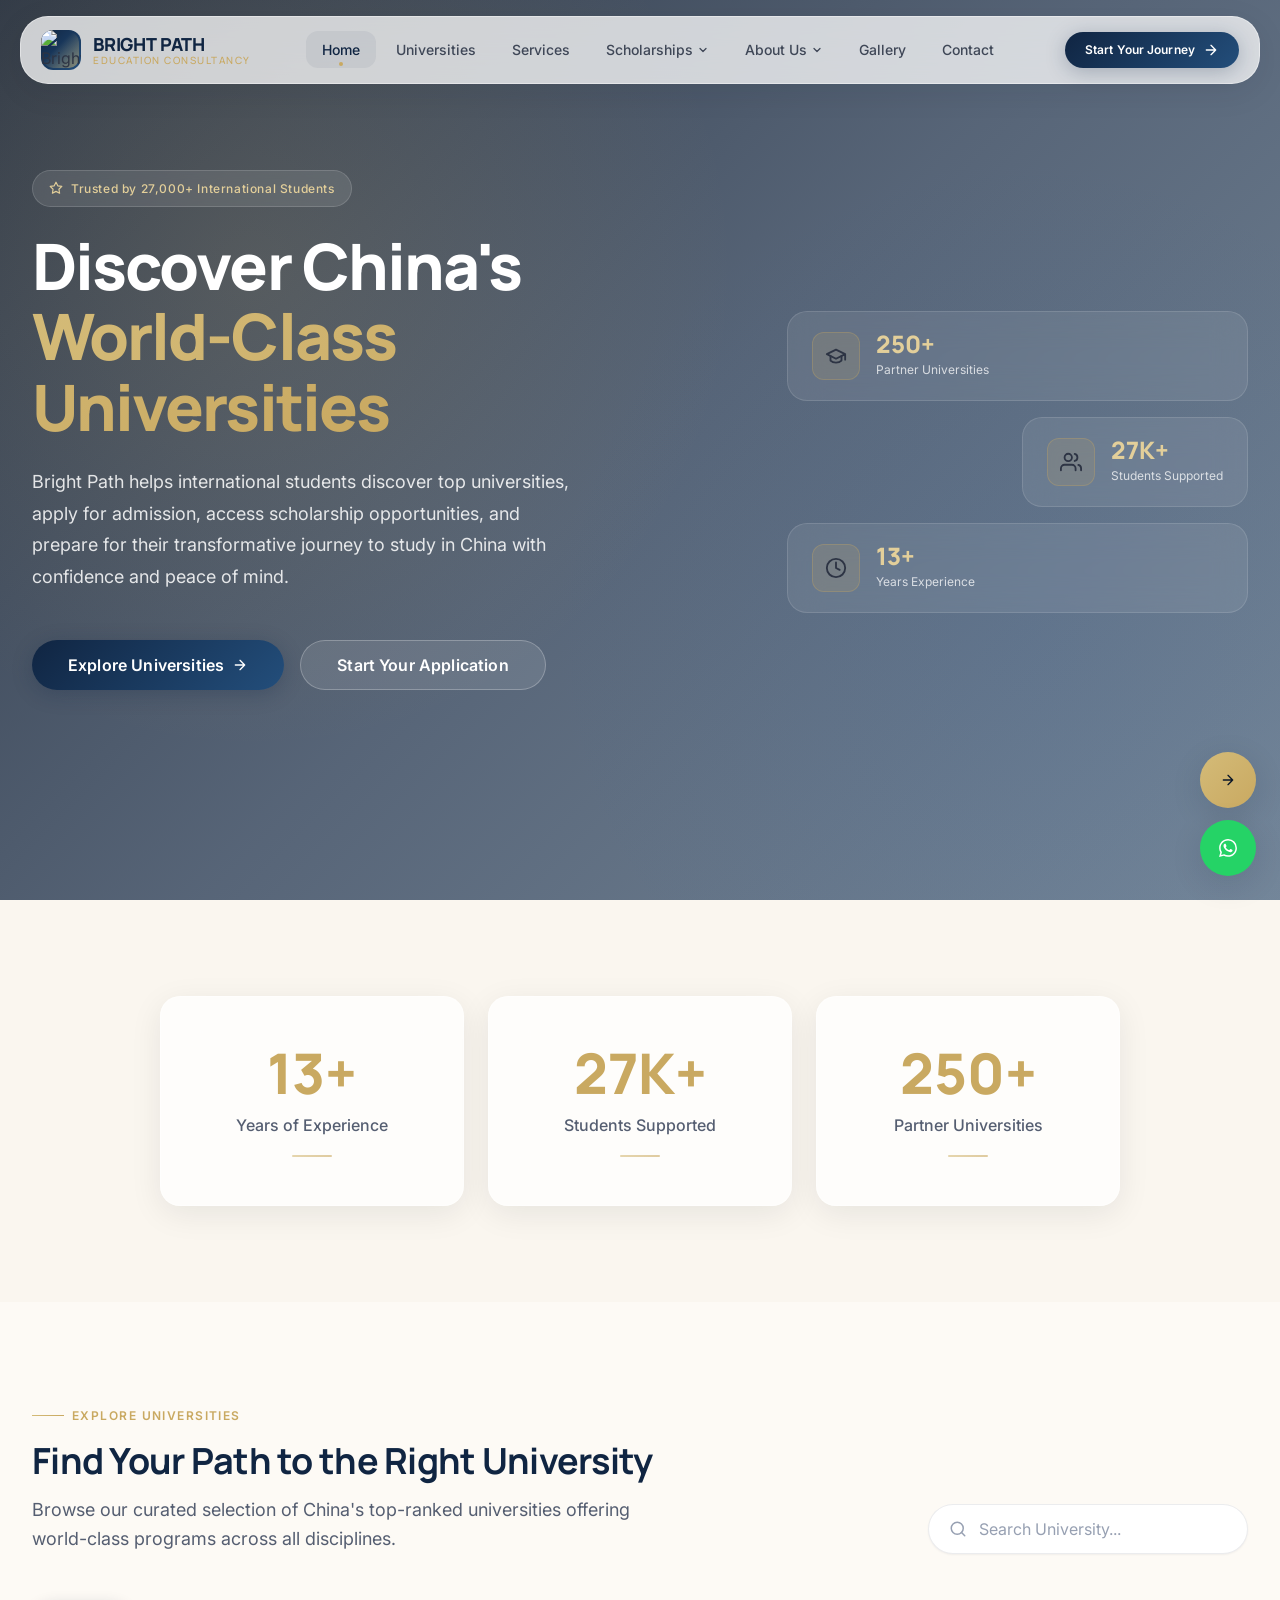
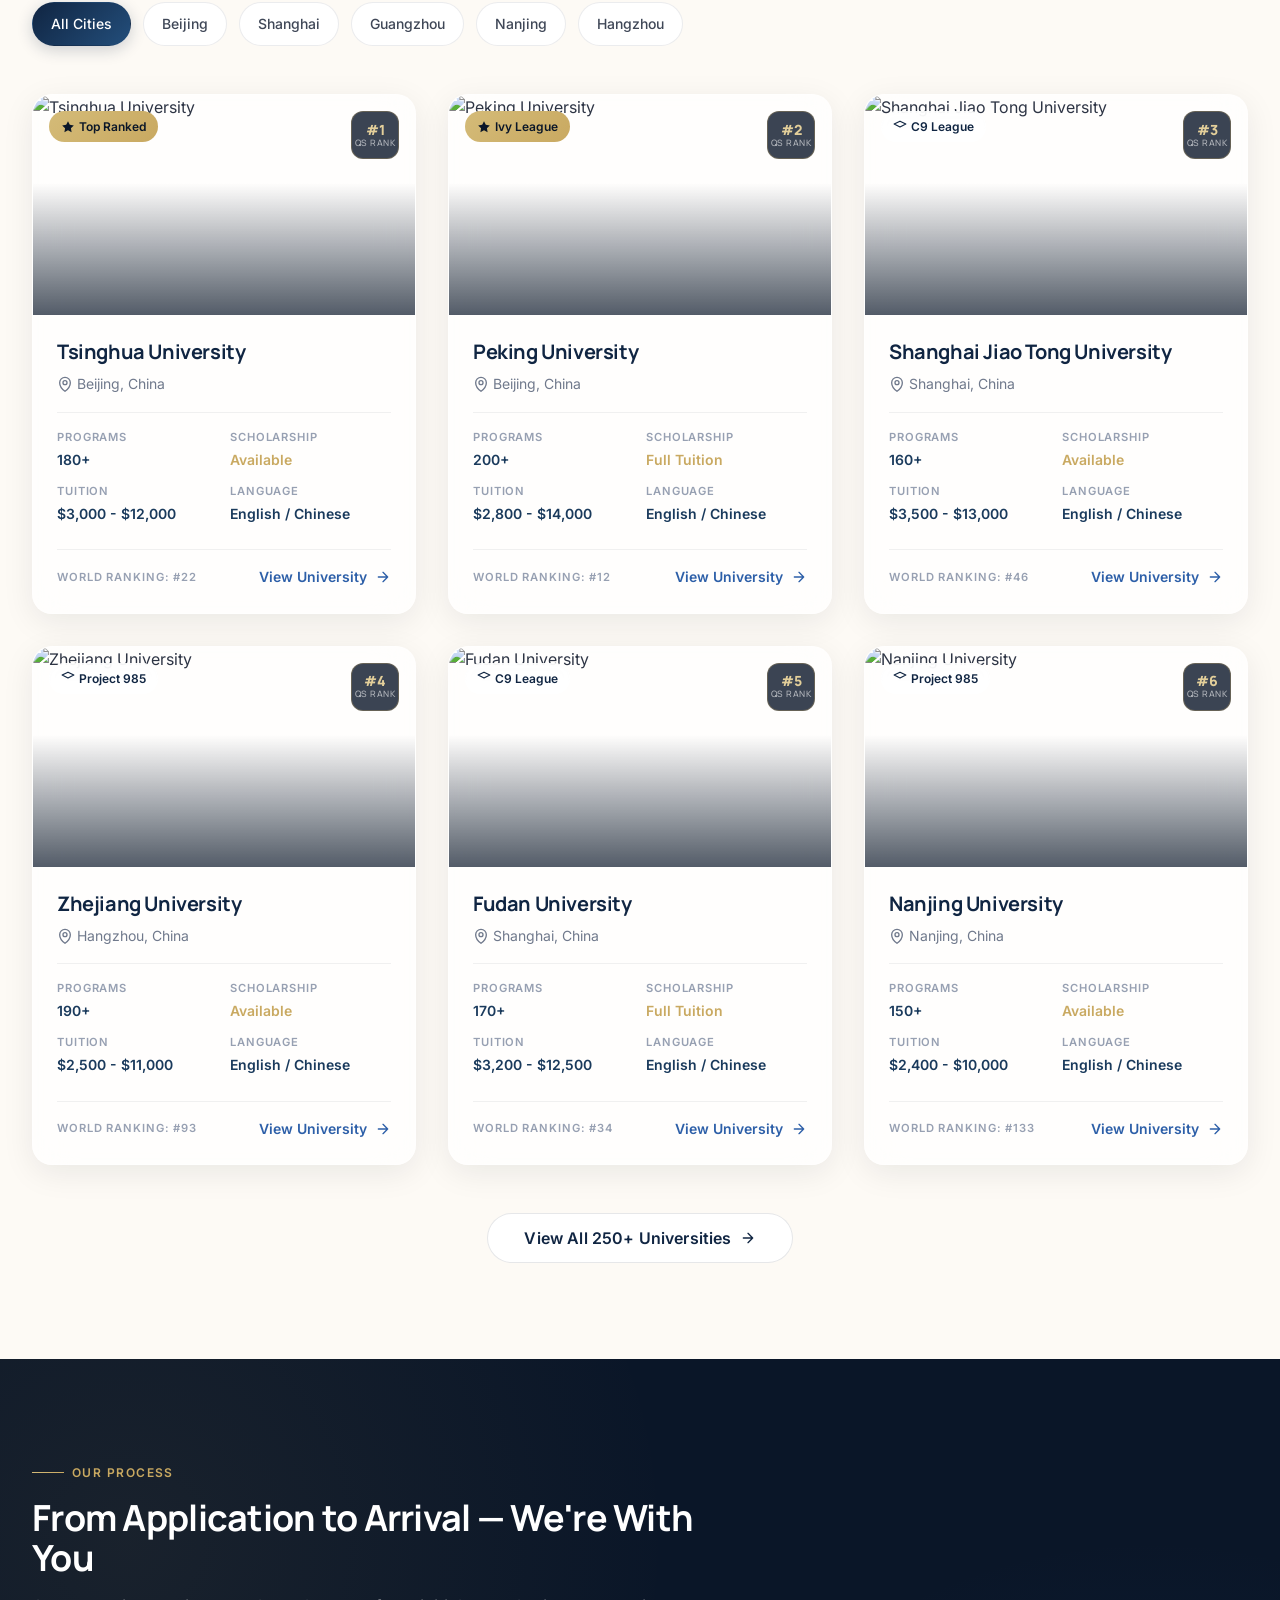
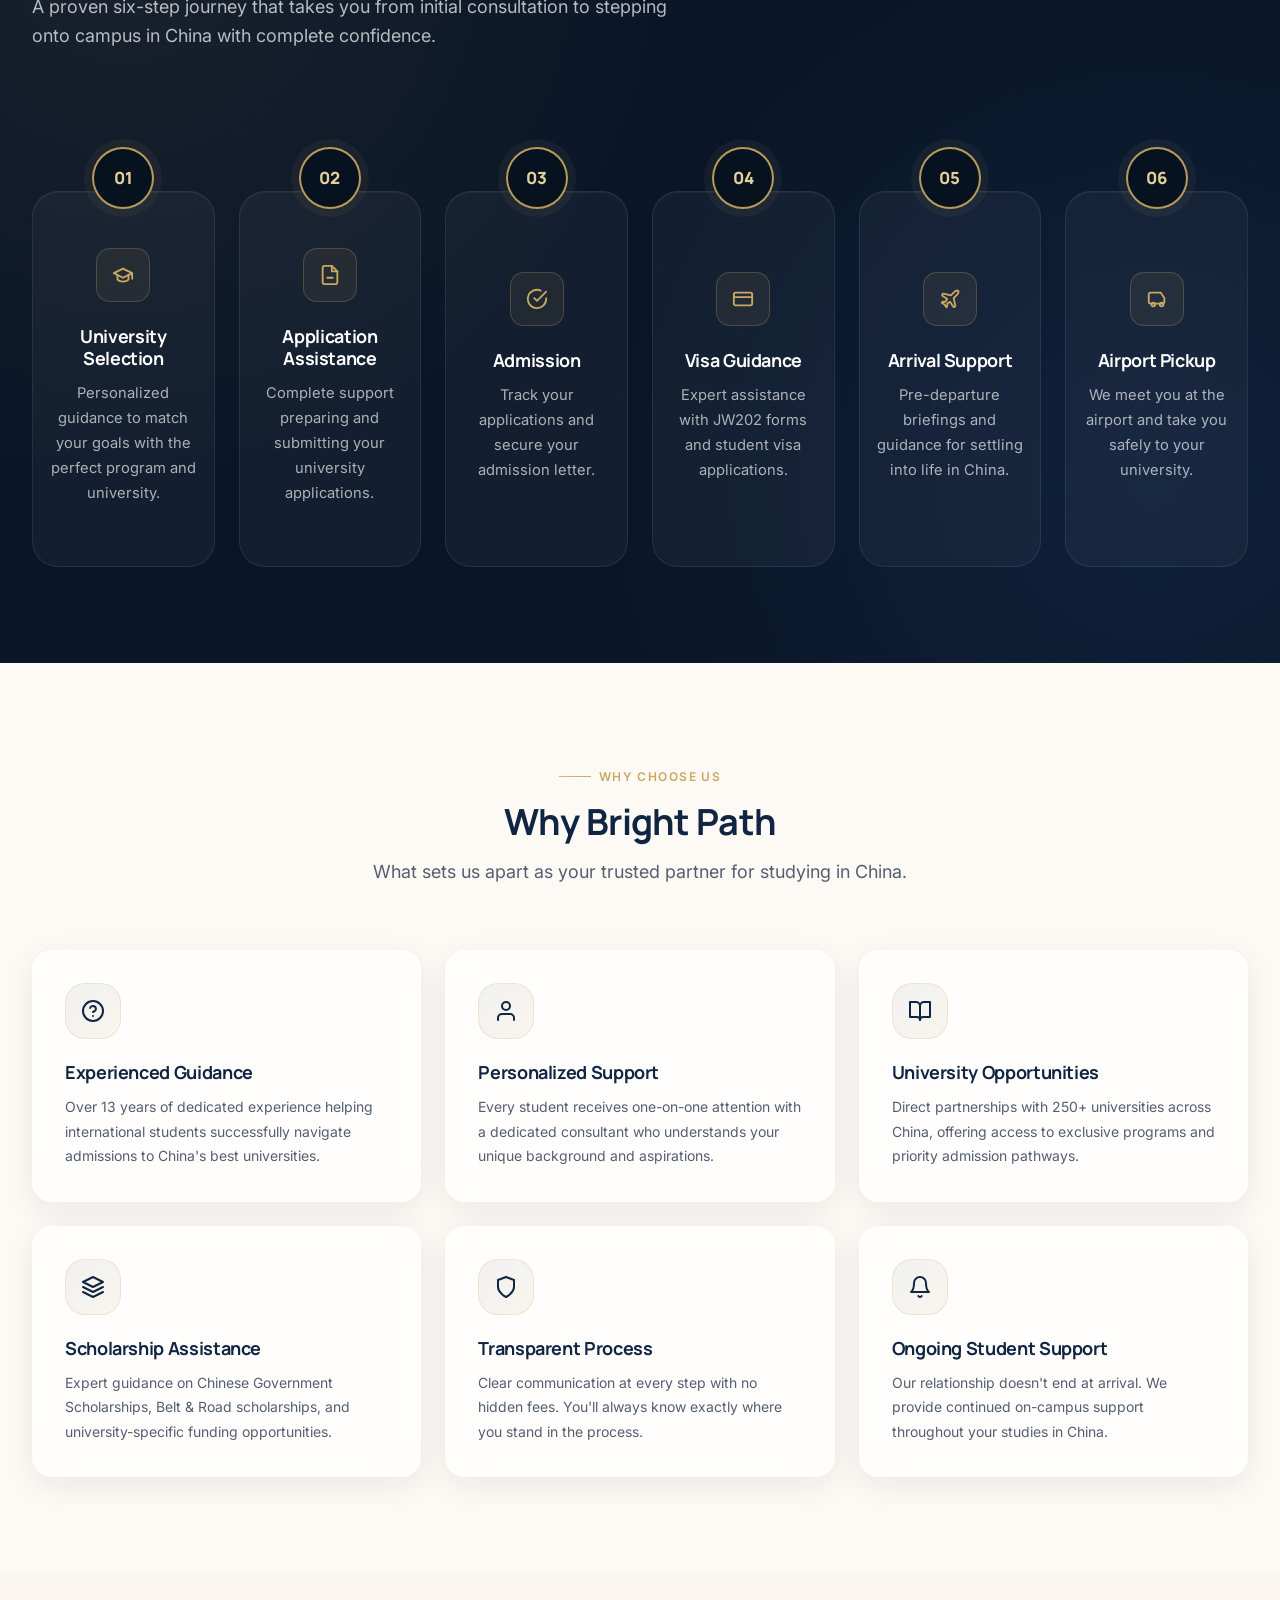
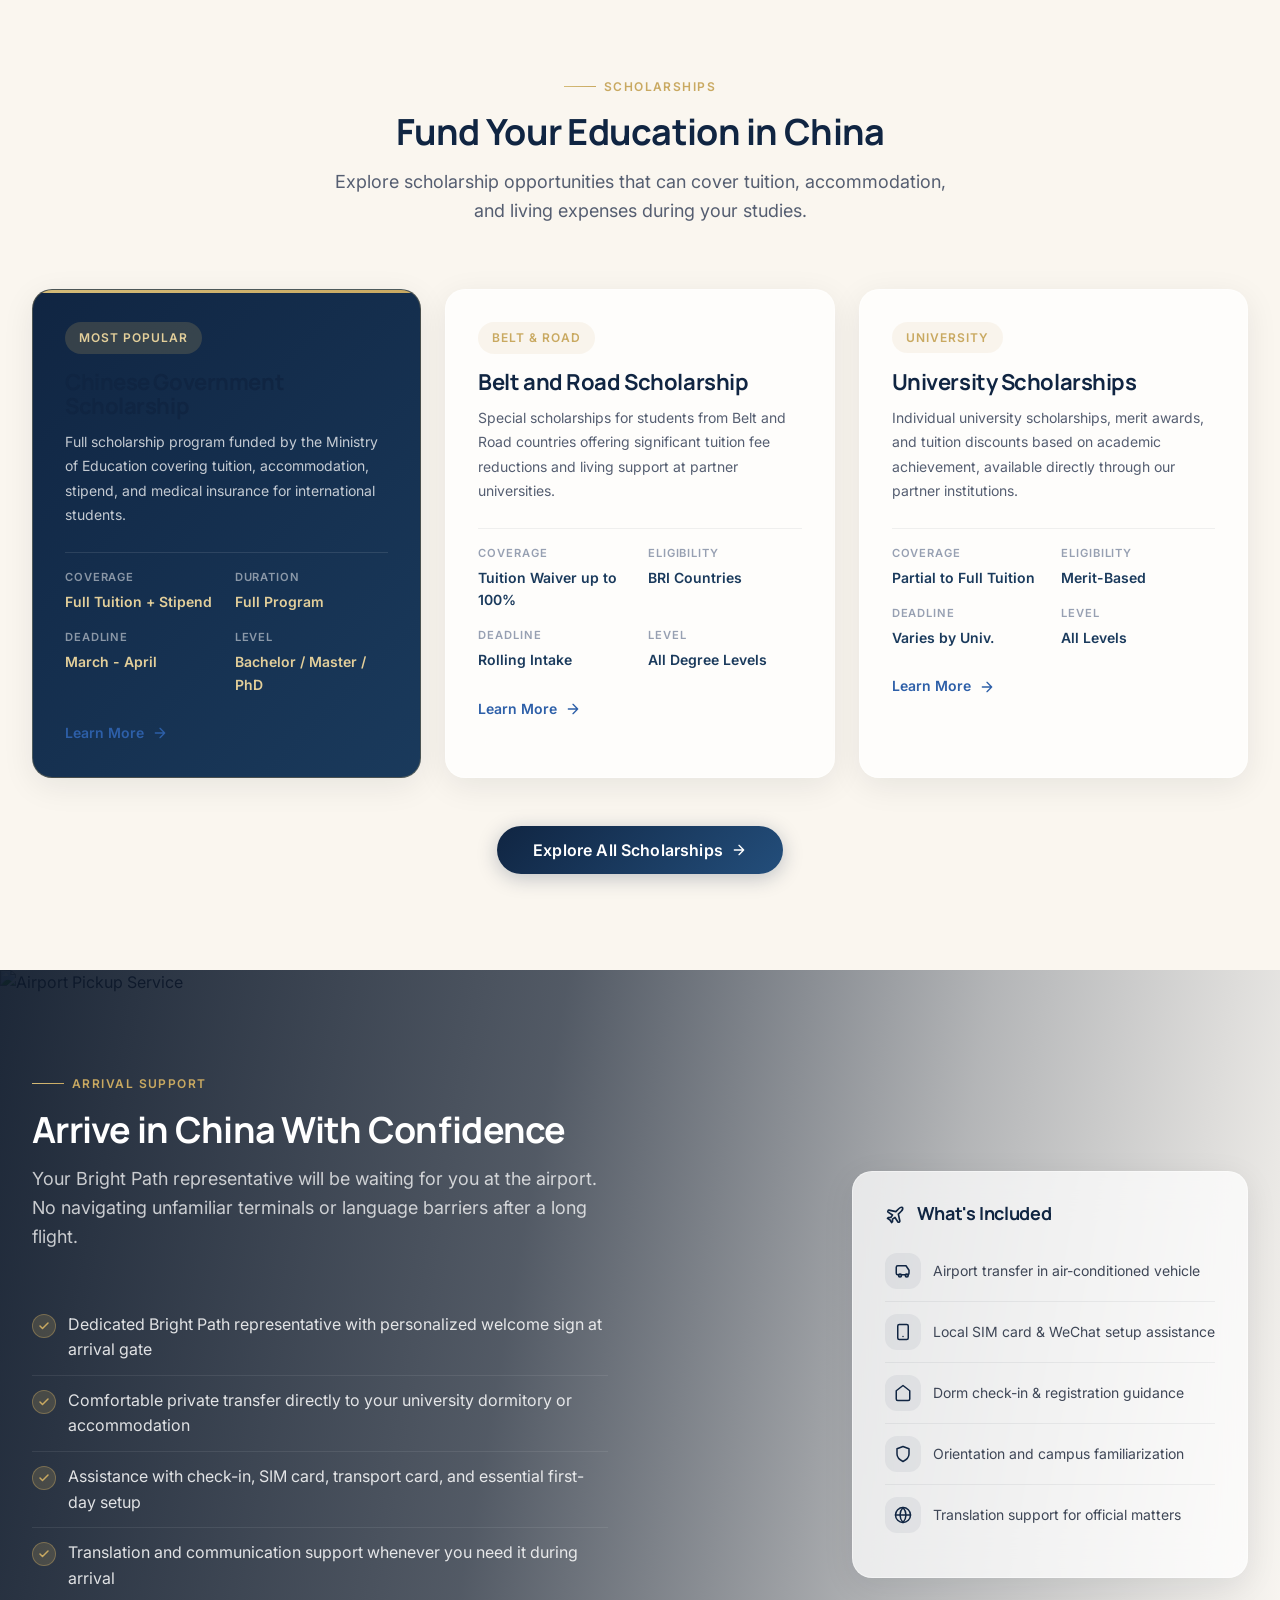
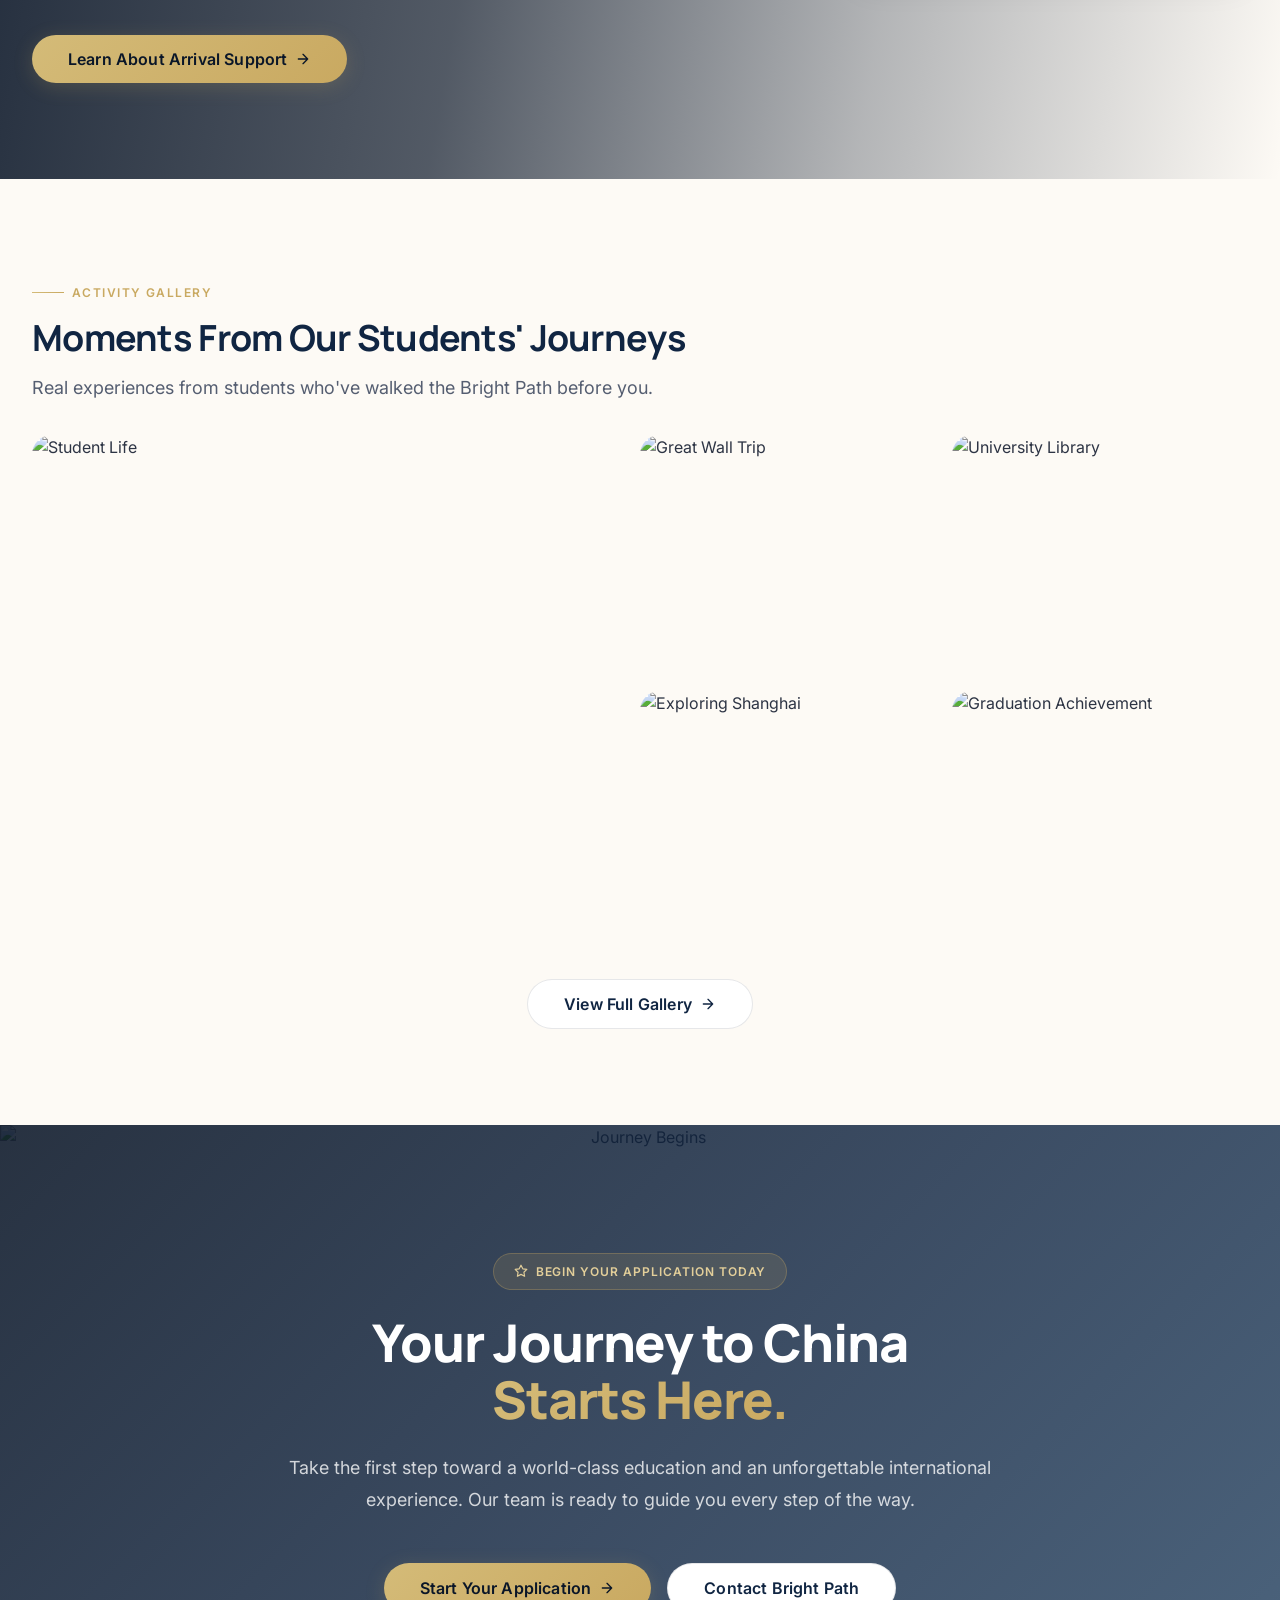
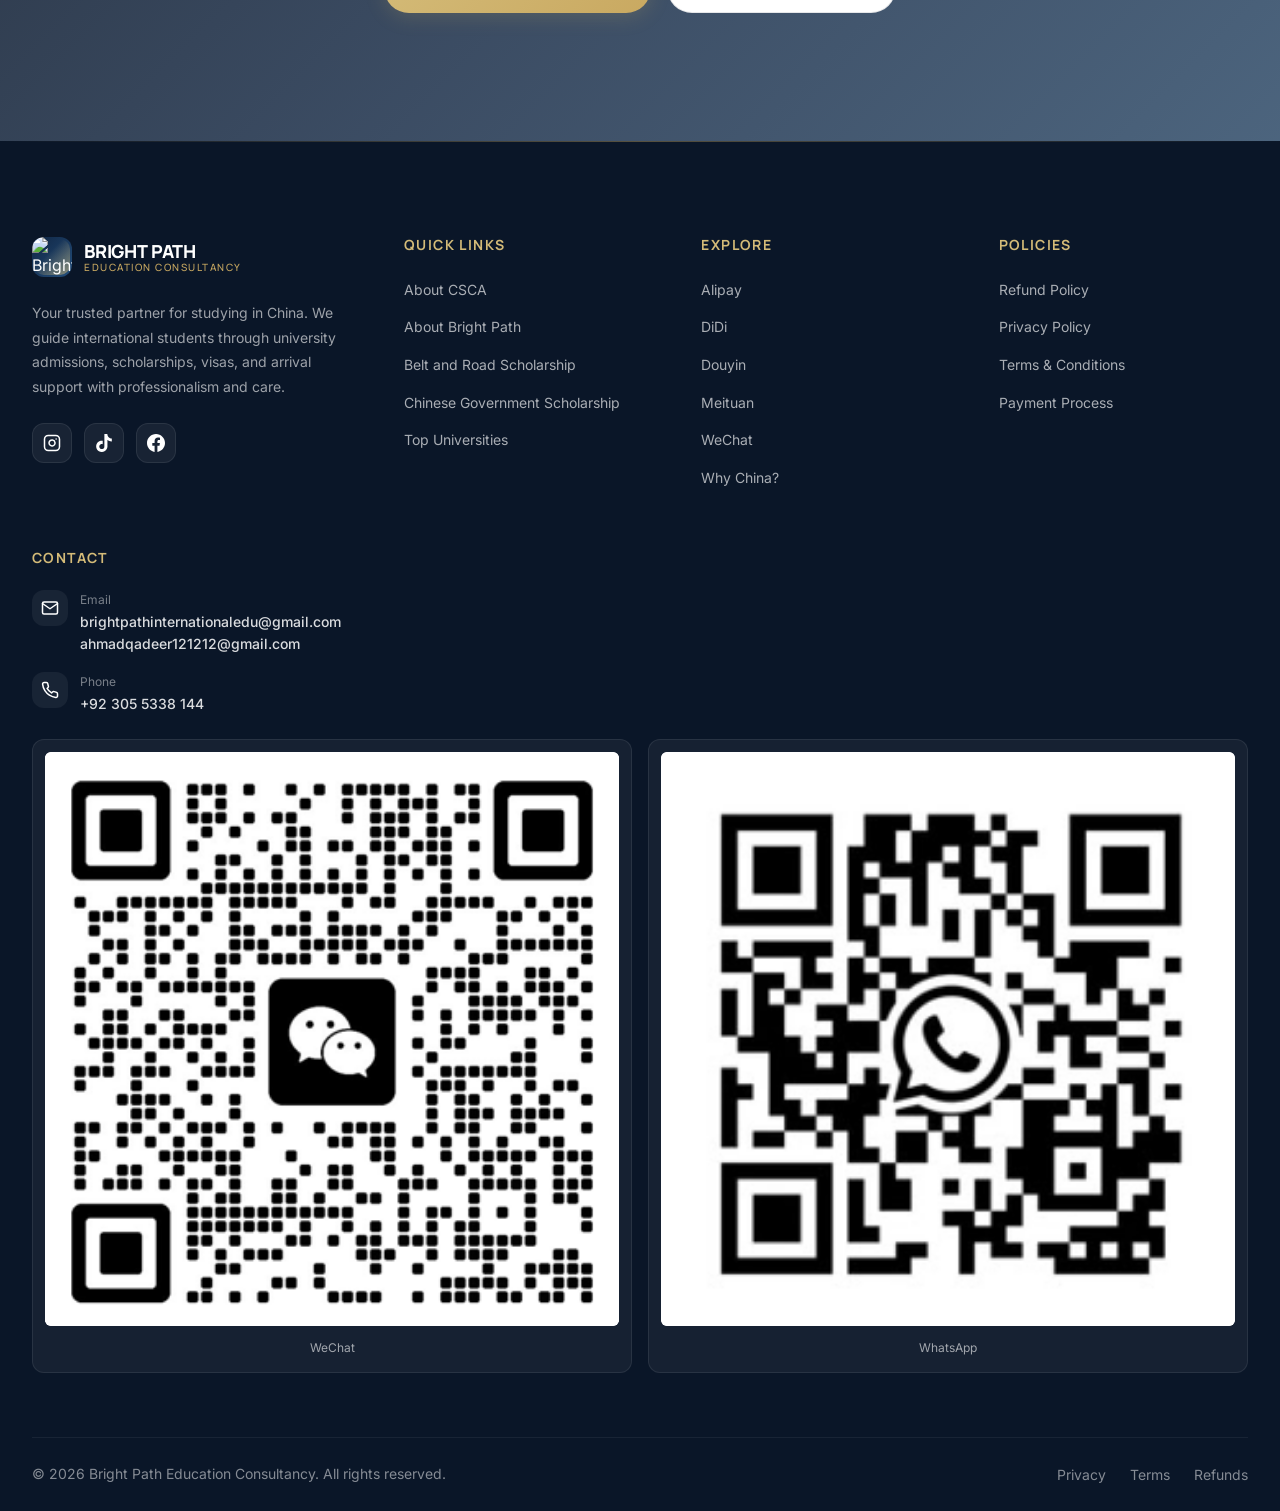
==== index.html @ dc4dc4cf "Add files via upload" ====
<!DOCTYPE html>
<html lang="en">
<head>
  <meta charset="UTF-8">
  <meta name="viewport" content="width=device-width, initial-scale=1.0">
  <meta name="description" content="Bright Path Education Consultancy - Your trusted partner for studying in China. Discover world-class universities, scholarships, and expert guidance.">
  <title>Bright Path | Study in China - Education Consultancy</title>
  <link rel="icon" type="image/x-icon" href="Website Images/website_logo_favicon.ico">
  <link rel="shortcut icon" type="image/x-icon" href="Website Images/website_logo_favicon.ico">
  <link rel="preconnect" href="https://fonts.googleapis.com">
  <link rel="preconnect" href="https://fonts.gstatic.com" crossorigin>
  <link href="https://fonts.googleapis.com/css2?family=Inter:wght@400;500;600;700&family=Manrope:wght@600;700;800&family=Plus+Jakarta+Sans:wght@500;600;700&display=swap" rel="stylesheet">
  <link rel="stylesheet" href="css/styles.css">
</head>
<body data-page="home">
  <nav id="navbar"></nav>
  <div id="mobileMenu" class="mobile-menu"></div>

  <header class="hero">
    <div class="hero-bg">
      <video src="Website Images/video.mp4" autoplay muted loop playsinline poster="Website Images/main bg image.png"></video>
    </div>
    <div class="hero-pattern"></div>
    <div class="container">
      <div class="hero-content">
        <div class="hero-text">
          <div class="hero-eyebrow">
            <svg width="14" height="14" viewBox="0 0 24 24" fill="none" stroke="currentColor" stroke-width="2" stroke-linecap="round" stroke-linejoin="round"><polygon points="12 2 15.09 8.26 22 9.27 17 14.14 18.18 21.02 12 17.77 5.82 21.02 7 14.14 2 9.27 8.91 8.26 12 2"/></svg>
            Trusted by 27,000+ International Students
          </div>
          <h1 class="hero-title">
            Discover China's<br><span>World-Class Universities</span>
          </h1>
          <p class="hero-description">
            Bright Path helps international students discover top universities, apply for admission, access scholarship opportunities, and prepare for their transformative journey to study in China with confidence and peace of mind.
          </p>
          <div class="hero-actions">
            <a href="universities.html" class="btn btn-primary btn-lg">
              Explore Universities
              <svg width="16" height="16" viewBox="0 0 24 24" fill="none" stroke="currentColor" stroke-width="2" stroke-linecap="round" stroke-linejoin="round"><path d="M5 12h14M12 5l7 7-7 7"/></svg>
            </a>
            <a href="contact.html" class="btn btn-secondary btn-lg">
              Start Your Application
            </a>
          </div>
        </div>
        <div class="hero-stats-floating">
          <div class="hero-floating-card">
            <div class="hero-floating-icon">
              <svg width="22" height="22" viewBox="0 0 24 24" fill="none" stroke="currentColor" stroke-width="2" stroke-linecap="round" stroke-linejoin="round"><path d="M22 10v6M2 10l10-5 10 5-10 5z"/><path d="M6 12v5c3 3 9 3 12 0v-5"/></svg>
            </div>
            <div class="hero-floating-content">
              <div class="hero-floating-number"><span data-counter="250" data-suffix="+">0</span></div>
              <div class="hero-floating-label">Partner Universities</div>
            </div>
          </div>
          <div class="hero-floating-card">
            <div class="hero-floating-icon">
              <svg width="22" height="22" viewBox="0 0 24 24" fill="none" stroke="currentColor" stroke-width="2" stroke-linecap="round" stroke-linejoin="round"><path d="M17 21v-2a4 4 0 0 0-4-4H5a4 4 0 0 0-4 4v2"/><circle cx="9" cy="7" r="4"/><path d="M23 21v-2a4 4 0 0 0-3-3.87"/><path d="M16 3.13a4 4 0 0 1 0 7.75"/></svg>
            </div>
            <div class="hero-floating-content">
              <div class="hero-floating-number"><span data-counter="27" data-suffix="K+">0</span></div>
              <div class="hero-floating-label">Students Supported</div>
            </div>
          </div>
          <div class="hero-floating-card">
            <div class="hero-floating-icon">
              <svg width="22" height="22" viewBox="0 0 24 24" fill="none" stroke="currentColor" stroke-width="2" stroke-linecap="round" stroke-linejoin="round"><circle cx="12" cy="12" r="10"/><polyline points="12 6 12 12 16 14"/></svg>
            </div>
            <div class="hero-floating-content">
              <div class="hero-floating-number"><span data-counter="13" data-suffix="+">0</span></div>
              <div class="hero-floating-label">Years Experience</div>
            </div>
          </div>
        </div>
      </div>
    </div>
  </header>

  <section class="stats-section section">
    <div class="container">
      <div class="stats-grid">
        <div class="stat-card glass-card reveal">
          <div class="stat-number"><span data-counter="13" data-suffix="+">0</span></div>
          <div class="stat-label">Years of Experience</div>
          <div class="stat-divider"></div>
        </div>
        <div class="stat-card glass-card reveal">
          <div class="stat-number"><span data-counter="27" data-suffix="K+">0</span></div>
          <div class="stat-label">Students Supported</div>
          <div class="stat-divider"></div>
        </div>
        <div class="stat-card glass-card reveal">
          <div class="stat-number"><span data-counter="250" data-suffix="+">0</span></div>
          <div class="stat-label">Partner Universities</div>
          <div class="stat-divider"></div>
        </div>
      </div>
    </div>
  </section>

  <section class="section" id="universities">
    <div class="container">
      <div class="universities-header">
        <div>
          <div class="section-eyebrow">Explore Universities</div>
          <h2 class="section-title">Find Your Path to the Right University</h2>
          <p class="section-subtitle mb-0">Browse our curated selection of China's top-ranked universities offering world-class programs across all disciplines.</p>
        </div>
        <div class="search-box glass">
          <svg width="18" height="18" viewBox="0 0 24 24" fill="none" stroke="#97a0b2" stroke-width="2" stroke-linecap="round" stroke-linejoin="round"><circle cx="11" cy="11" r="8"/><path d="m21 21-4.3-4.3"/></svg>
          <input type="text" placeholder="Search University..." id="universitySearch">
        </div>
      </div>

      <div class="filters-row reveal">
        <span class="filter-chip active" data-group="city">All Cities</span>
        <span class="filter-chip" data-group="city">Beijing</span>
        <span class="filter-chip" data-group="city">Shanghai</span>
        <span class="filter-chip" data-group="city">Guangzhou</span>
        <span class="filter-chip" data-group="city">Nanjing</span>
        <span class="filter-chip" data-group="city">Hangzhou</span>
      </div>

      <div class="universities-grid">
        <article class="university-card glass-card reveal" data-name="Tsinghua University" data-city="Beijing" data-degree="Bachelor,Master,PhD">
          <div class="university-image">
            <img src="https://coresg-normal.trae.ai/api/ide/v1/text_to_image?prompt=Tsinghua%20University%20Beijing%20grand%20historic%20gate%20entrance%2C%20cherry%20blossom%2C%20traditional%20Chinese%20architecture%20meets%20modern%20buildings%2C%20students%20walking%2C%20spring%20day%2C%20premium%20editorial%20photography&image_size=landscape_4_3" alt="Tsinghua University" loading="lazy">
            <div class="university-image-overlay"></div>
            <span class="university-badge gold"><svg width="14" height="14" viewBox="0 0 24 24" fill="currentColor"><polygon points="12 2 15.09 8.26 22 9.27 17 14.14 18.18 21.02 12 17.77 5.82 21.02 7 14.14 2 9.27 8.91 8.26 12 2"/></svg> Top Ranked</span>
            <div class="university-rank">#1<span>QS RANK</span></div>
          </div>
          <div class="university-content">
            <h3 class="university-name">Tsinghua University</h3>
            <div class="university-location">
              <svg width="16" height="16" viewBox="0 0 24 24" fill="none" stroke="currentColor" stroke-width="2" stroke-linecap="round" stroke-linejoin="round"><path d="M20 10c0 7-8 13-8 13s-8-6-8-13a8 8 0 0 1 16 0Z"/><circle cx="12" cy="10" r="3"/></svg>
              Beijing, China
            </div>
            <div class="university-meta">
              <div class="meta-item">
                <span class="meta-label">Programs</span>
                <span class="meta-value">180+</span>
              </div>
              <div class="meta-item">
                <span class="meta-label">Scholarship</span>
                <span class="meta-value gold">Available</span>
              </div>
              <div class="meta-item">
                <span class="meta-label">Tuition</span>
                <span class="meta-value">$3,000 - $12,000</span>
              </div>
              <div class="meta-item">
                <span class="meta-label">Language</span>
                <span class="meta-value">English / Chinese</span>
              </div>
            </div>
            <div class="university-card-footer">
              <span class="meta-label">World Ranking: #22</span>
              <a href="university-detail.html" class="view-link">
                View University
                <svg width="16" height="16" viewBox="0 0 24 24" fill="none" stroke="currentColor" stroke-width="2" stroke-linecap="round" stroke-linejoin="round"><path d="M5 12h14M12 5l7 7-7 7"/></svg>
              </a>
            </div>
          </div>
        </article>

        <article class="university-card glass-card reveal" data-name="Peking University" data-city="Beijing" data-degree="Bachelor,Master,PhD">
          <div class="university-image">
            <img src="https://coresg-normal.trae.ai/api/ide/v1/text_to_image?prompt=Peking%20University%20Weiming%20Lake%20scenic%20campus%2C%20pagoda%20tower%2C%20willow%20trees%20lakeside%2C%20historic%20architecture%2C%20students%20reading%20by%20the%20lake%2C%20autumn%20season%2C%20golden%20light&image_size=landscape_4_3" alt="Peking University" loading="lazy">
            <div class="university-image-overlay"></div>
            <span class="university-badge gold"><svg width="14" height="14" viewBox="0 0 24 24" fill="currentColor"><polygon points="12 2 15.09 8.26 22 9.27 17 14.14 18.18 21.02 12 17.77 5.82 21.02 7 14.14 2 9.27 8.91 8.26 12 2"/></svg> Ivy League</span>
            <div class="university-rank">#2<span>QS RANK</span></div>
          </div>
          <div class="university-content">
            <h3 class="university-name">Peking University</h3>
            <div class="university-location">
              <svg width="16" height="16" viewBox="0 0 24 24" fill="none" stroke="currentColor" stroke-width="2" stroke-linecap="round" stroke-linejoin="round"><path d="M20 10c0 7-8 13-8 13s-8-6-8-13a8 8 0 0 1 16 0Z"/><circle cx="12" cy="10" r="3"/></svg>
              Beijing, China
            </div>
            <div class="university-meta">
              <div class="meta-item">
                <span class="meta-label">Programs</span>
                <span class="meta-value">200+</span>
              </div>
              <div class="meta-item">
                <span class="meta-label">Scholarship</span>
                <span class="meta-value gold">Full Tuition</span>
              </div>
              <div class="meta-item">
                <span class="meta-label">Tuition</span>
                <span class="meta-value">$2,800 - $14,000</span>
              </div>
              <div class="meta-item">
                <span class="meta-label">Language</span>
                <span class="meta-value">English / Chinese</span>
              </div>
            </div>
            <div class="university-card-footer">
              <span class="meta-label">World Ranking: #12</span>
              <a href="university-detail.html" class="view-link">
                View University
                <svg width="16" height="16" viewBox="0 0 24 24" fill="none" stroke="currentColor" stroke-width="2" stroke-linecap="round" stroke-linejoin="round"><path d="M5 12h14M12 5l7 7-7 7"/></svg>
              </a>
            </div>
          </div>
        </article>

        <article class="university-card glass-card reveal" data-name="Shanghai Jiao Tong University" data-city="Shanghai" data-degree="Bachelor,Master,PhD">
          <div class="university-image">
            <img src="https://coresg-normal.trae.ai/api/ide/v1/text_to_image?prompt=Shanghai%20Jiao%20Tong%20University%20modern%20campus%20with%20skyline%20view%2C%20futuristic%20architecture%2C%20Huangpu%20river%20nearby%2C%20international%20students%2C%20sunset%20light%2C%20high%20quality&image_size=landscape_4_3" alt="Shanghai Jiao Tong University" loading="lazy">
            <div class="university-image-overlay"></div>
            <span class="university-badge"><svg width="14" height="14" viewBox="0 0 24 24" fill="none" stroke="currentColor" stroke-width="2" stroke-linecap="round" stroke-linejoin="round"><path d="M12 2L2 7l10 5 10-5-10-5z"/></svg> C9 League</span>
            <div class="university-rank">#3<span>QS RANK</span></div>
          </div>
          <div class="university-content">
            <h3 class="university-name">Shanghai Jiao Tong University</h3>
            <div class="university-location">
              <svg width="16" height="16" viewBox="0 0 24 24" fill="none" stroke="currentColor" stroke-width="2" stroke-linecap="round" stroke-linejoin="round"><path d="M20 10c0 7-8 13-8 13s-8-6-8-13a8 8 0 0 1 16 0Z"/><circle cx="12" cy="10" r="3"/></svg>
              Shanghai, China
            </div>
            <div class="university-meta">
              <div class="meta-item">
                <span class="meta-label">Programs</span>
                <span class="meta-value">160+</span>
              </div>
              <div class="meta-item">
                <span class="meta-label">Scholarship</span>
                <span class="meta-value gold">Available</span>
              </div>
              <div class="meta-item">
                <span class="meta-label">Tuition</span>
                <span class="meta-value">$3,500 - $13,000</span>
              </div>
              <div class="meta-item">
                <span class="meta-label">Language</span>
                <span class="meta-value">English / Chinese</span>
              </div>
            </div>
            <div class="university-card-footer">
              <span class="meta-label">World Ranking: #46</span>
              <a href="university-detail.html" class="view-link">
                View University
                <svg width="16" height="16" viewBox="0 0 24 24" fill="none" stroke="currentColor" stroke-width="2" stroke-linecap="round" stroke-linejoin="round"><path d="M5 12h14M12 5l7 7-7 7"/></svg>
              </a>
            </div>
          </div>
        </article>

        <article class="university-card glass-card reveal" data-name="Zhejiang University" data-city="Hangzhou" data-degree="Bachelor,Master,PhD">
          <div class="university-image">
            <img src="https://coresg-normal.trae.ai/api/ide/v1/text_to_image?prompt=Zhejiang%20University%20Hangzhou%20lakeside%20campus%2C%20modern%20green%20architecture%2C%20lush%20gardens%2C%20West%20Lake%20influence%2C%20students%20on%20bicycles%2C%20spring%20bamboo%20forest%2C%20editorial%20photo&image_size=landscape_4_3" alt="Zhejiang University" loading="lazy">
            <div class="university-image-overlay"></div>
            <span class="university-badge"><svg width="14" height="14" viewBox="0 0 24 24" fill="none" stroke="currentColor" stroke-width="2" stroke-linecap="round" stroke-linejoin="round"><path d="M12 2L2 7l10 5 10-5-10-5z"/></svg> Project 985</span>
            <div class="university-rank">#4<span>QS RANK</span></div>
          </div>
          <div class="university-content">
            <h3 class="university-name">Zhejiang University</h3>
            <div class="university-location">
              <svg width="16" height="16" viewBox="0 0 24 24" fill="none" stroke="currentColor" stroke-width="2" stroke-linecap="round" stroke-linejoin="round"><path d="M20 10c0 7-8 13-8 13s-8-6-8-13a8 8 0 0 1 16 0Z"/><circle cx="12" cy="10" r="3"/></svg>
              Hangzhou, China
            </div>
            <div class="university-meta">
              <div class="meta-item">
                <span class="meta-label">Programs</span>
                <span class="meta-value">190+</span>
              </div>
              <div class="meta-item">
                <span class="meta-label">Scholarship</span>
                <span class="meta-value gold">Available</span>
              </div>
              <div class="meta-item">
                <span class="meta-label">Tuition</span>
                <span class="meta-value">$2,500 - $11,000</span>
              </div>
              <div class="meta-item">
                <span class="meta-label">Language</span>
                <span class="meta-value">English / Chinese</span>
              </div>
            </div>
            <div class="university-card-footer">
              <span class="meta-label">World Ranking: #93</span>
              <a href="university-detail.html" class="view-link">
                View University
                <svg width="16" height="16" viewBox="0 0 24 24" fill="none" stroke="currentColor" stroke-width="2" stroke-linecap="round" stroke-linejoin="round"><path d="M5 12h14M12 5l7 7-7 7"/></svg>
              </a>
            </div>
          </div>
        </article>

        <article class="university-card glass-card reveal" data-name="Fudan University" data-city="Shanghai" data-degree="Bachelor,Master,PhD">
          <div class="university-image">
            <img src="https://coresg-normal.trae.ai/api/ide/v1/text_to_image?prompt=Fudan%20University%20Shanghai%20historic%20campus%2C%20ivy-covered%20brick%20buildings%2C%20large%20lawn%20courtyard%2C%20students%20studying%20under%20trees%2C%20autumn%20maple%20leaves%2C%20premium%20photography&image_size=landscape_4_3" alt="Fudan University" loading="lazy">
            <div class="university-image-overlay"></div>
            <span class="university-badge"><svg width="14" height="14" viewBox="0 0 24 24" fill="none" stroke="currentColor" stroke-width="2" stroke-linecap="round" stroke-linejoin="round"><path d="M12 2L2 7l10 5 10-5-10-5z"/></svg> C9 League</span>
            <div class="university-rank">#5<span>QS RANK</span></div>
          </div>
          <div class="university-content">
            <h3 class="university-name">Fudan University</h3>
            <div class="university-location">
              <svg width="16" height="16" viewBox="0 0 24 24" fill="none" stroke="currentColor" stroke-width="2" stroke-linecap="round" stroke-linejoin="round"><path d="M20 10c0 7-8 13-8 13s-8-6-8-13a8 8 0 0 1 16 0Z"/><circle cx="12" cy="10" r="3"/></svg>
              Shanghai, China
            </div>
            <div class="university-meta">
              <div class="meta-item">
                <span class="meta-label">Programs</span>
                <span class="meta-value">170+</span>
              </div>
              <div class="meta-item">
                <span class="meta-label">Scholarship</span>
                <span class="meta-value gold">Full Tuition</span>
              </div>
              <div class="meta-item">
                <span class="meta-label">Tuition</span>
                <span class="meta-value">$3,200 - $12,500</span>
              </div>
              <div class="meta-item">
                <span class="meta-label">Language</span>
                <span class="meta-value">English / Chinese</span>
              </div>
            </div>
            <div class="university-card-footer">
              <span class="meta-label">World Ranking: #34</span>
              <a href="university-detail.html" class="view-link">
                View University
                <svg width="16" height="16" viewBox="0 0 24 24" fill="none" stroke="currentColor" stroke-width="2" stroke-linecap="round" stroke-linejoin="round"><path d="M5 12h14M12 5l7 7-7 7"/></svg>
              </a>
            </div>
          </div>
        </article>

        <article class="university-card glass-card reveal" data-name="Nanjing University" data-city="Nanjing" data-degree="Bachelor,Master,PhD">
          <div class="university-image">
            <img src="https://coresg-normal.trae.ai/api/ide/v1/text_to_image?prompt=Nanjing%20University%20historic%20Chiang%20Kai-shek%20campus%2C%20ancient%20Chinese%20architecture%2C%20boulevard%20of%20plane%20trees%2C%20spring%20season%2C%20students%20walking%20to%20class%2C%20high%20end%20photograph&image_size=landscape_4_3" alt="Nanjing University" loading="lazy">
            <div class="university-image-overlay"></div>
            <span class="university-badge"><svg width="14" height="14" viewBox="0 0 24 24" fill="none" stroke="currentColor" stroke-width="2" stroke-linecap="round" stroke-linejoin="round"><path d="M12 2L2 7l10 5 10-5-10-5z"/></svg> Project 985</span>
            <div class="university-rank">#6<span>QS RANK</span></div>
          </div>
          <div class="university-content">
            <h3 class="university-name">Nanjing University</h3>
            <div class="university-location">
              <svg width="16" height="16" viewBox="0 0 24 24" fill="none" stroke="currentColor" stroke-width="2" stroke-linecap="round" stroke-linejoin="round"><path d="M20 10c0 7-8 13-8 13s-8-6-8-13a8 8 0 0 1 16 0Z"/><circle cx="12" cy="10" r="3"/></svg>
              Nanjing, China
            </div>
            <div class="university-meta">
              <div class="meta-item">
                <span class="meta-label">Programs</span>
                <span class="meta-value">150+</span>
              </div>
              <div class="meta-item">
                <span class="meta-label">Scholarship</span>
                <span class="meta-value gold">Available</span>
              </div>
              <div class="meta-item">
                <span class="meta-label">Tuition</span>
                <span class="meta-value">$2,400 - $10,000</span>
              </div>
              <div class="meta-item">
                <span class="meta-label">Language</span>
                <span class="meta-value">English / Chinese</span>
              </div>
            </div>
            <div class="university-card-footer">
              <span class="meta-label">World Ranking: #133</span>
              <a href="university-detail.html" class="view-link">
                View University
                <svg width="16" height="16" viewBox="0 0 24 24" fill="none" stroke="currentColor" stroke-width="2" stroke-linecap="round" stroke-linejoin="round"><path d="M5 12h14M12 5l7 7-7 7"/></svg>
              </a>
            </div>
          </div>
        </article>
      </div>

      <div class="text-center" style="margin-top: var(--space-7);">
        <a href="universities.html" class="btn btn-secondary btn-lg">
          View All 250+ Universities
          <svg width="16" height="16" viewBox="0 0 24 24" fill="none" stroke="currentColor" stroke-width="2" stroke-linecap="round" stroke-linejoin="round"><path d="M5 12h14M12 5l7 7-7 7"/></svg>
        </a>
      </div>
    </div>
  </section>

  <section class="process-section section" id="services">
    <div class="container">
      <div class="reveal" style="max-width: 720px;">
        <div class="section-eyebrow">Our Process</div>
        <h2 class="section-title">From Application to Arrival — We're With You</h2>
        <p class="section-subtitle">A proven six-step journey that takes you from initial consultation to stepping onto campus in China with complete confidence.</p>
      </div>

      <div class="timeline">
        <div class="timeline-line"></div>
        <div class="timeline-grid">
          <div class="timeline-step reveal">
            <div class="timeline-node">01</div>
            <div class="timeline-card">
              <div class="timeline-icon">
                <svg width="22" height="22" viewBox="0 0 24 24" fill="none" stroke="#c9a961" stroke-width="2" stroke-linecap="round" stroke-linejoin="round"><path d="M22 10v6M2 10l10-5 10 5-10 5z"/><path d="M6 12v5c3 3 9 3 12 0v-5"/></svg>
              </div>
              <h4 class="timeline-title">University Selection</h4>
              <p class="timeline-desc">Personalized guidance to match your goals with the perfect program and university.</p>
            </div>
          </div>

          <div class="timeline-step reveal">
            <div class="timeline-node">02</div>
            <div class="timeline-card">
              <div class="timeline-icon">
                <svg width="22" height="22" viewBox="0 0 24 24" fill="none" stroke="#c9a961" stroke-width="2" stroke-linecap="round" stroke-linejoin="round"><path d="M14 2H6a2 2 0 0 0-2 2v16a2 2 0 0 0 2 2h12a2 2 0 0 0 2-2V8z"/><polyline points="14 2 14 8 20 8"/><line x1="9" y1="15" x2="15" y2="15"/></svg>
              </div>
              <h4 class="timeline-title">Application Assistance</h4>
              <p class="timeline-desc">Complete support preparing and submitting your university applications.</p>
            </div>
          </div>

          <div class="timeline-step reveal">
            <div class="timeline-node">03</div>
            <div class="timeline-card">
              <div class="timeline-icon">
                <svg width="22" height="22" viewBox="0 0 24 24" fill="none" stroke="#c9a961" stroke-width="2" stroke-linecap="round" stroke-linejoin="round"><path d="M22 11.08V12a10 10 0 1 1-5.93-9.14"/><polyline points="22 4 12 14.01 9 11.01"/></svg>
              </div>
              <h4 class="timeline-title">Admission</h4>
              <p class="timeline-desc">Track your applications and secure your admission letter.</p>
            </div>
          </div>

          <div class="timeline-step reveal">
            <div class="timeline-node">04</div>
            <div class="timeline-card">
              <div class="timeline-icon">
                <svg width="22" height="22" viewBox="0 0 24 24" fill="none" stroke="#c9a961" stroke-width="2" stroke-linecap="round" stroke-linejoin="round"><rect x="2" y="5" width="20" height="14" rx="2"/><line x1="2" y1="10" x2="22" y2="10"/></svg>
              </div>
              <h4 class="timeline-title">Visa Guidance</h4>
              <p class="timeline-desc">Expert assistance with JW202 forms and student visa applications.</p>
            </div>
          </div>

          <div class="timeline-step reveal">
            <div class="timeline-node">05</div>
            <div class="timeline-card">
              <div class="timeline-icon">
                <svg width="22" height="22" viewBox="0 0 24 24" fill="none" stroke="#c9a961" stroke-width="2" stroke-linecap="round" stroke-linejoin="round"><path d="M17.8 19.2 16 11l3.5-3.5C21 6 21.5 4 21 3c-1-.5-3 0-4.5 1.5L13 8 4.8 6.2c-.5-.1-.9.1-1.1.5l-.3.5c-.2.5-.1 1 .3 1.3L9 12l-2 3H4l-1 1 3 2 2 3 1-1v-3l3-2 3.5 5.3c.3.4.8.5 1.3.3l.5-.2c.4-.3.6-.7.5-1.2z"/></svg>
              </div>
              <h4 class="timeline-title">Arrival Support</h4>
              <p class="timeline-desc">Pre-departure briefings and guidance for settling into life in China.</p>
            </div>
          </div>

          <div class="timeline-step reveal">
            <div class="timeline-node">06</div>
            <div class="timeline-card">
              <div class="timeline-icon">
                <svg width="22" height="22" viewBox="0 0 24 24" fill="none" stroke="#c9a961" stroke-width="2" stroke-linecap="round" stroke-linejoin="round"><path d="M5 17h14M5 17a2 2 0 0 1-2-2V7a2 2 0 0 1 2-2h11l4 6v4a2 2 0 0 1-2 2"/><circle cx="8" cy="18" r="2"/><circle cx="17" cy="18" r="2"/></svg>
              </div>
              <h4 class="timeline-title">Airport Pickup</h4>
              <p class="timeline-desc">We meet you at the airport and take you safely to your university.</p>
            </div>
          </div>
        </div>
      </div>
    </div>
  </section>

  <section class="section" id="why-us">
    <div class="container">
      <div class="text-center reveal" style="max-width: 680px; margin: 0 auto var(--space-8);">
        <div class="section-eyebrow" style="justify-content: center;">Why Choose Us</div>
        <h2 class="section-title">Why Bright Path</h2>
        <p class="section-subtitle" style="margin: 0 auto;">What sets us apart as your trusted partner for studying in China.</p>
      </div>

      <div class="features-grid">
        <div class="feature-card glass-card reveal">
          <div class="feature-icon">
            <svg width="24" height="24" viewBox="0 0 24 24" fill="none" stroke="#102542" stroke-width="2" stroke-linecap="round" stroke-linejoin="round"><circle cx="12" cy="12" r="10"/><path d="M9.09 9a3 3 0 0 1 5.83 1c0 2-3 3-3 3"/><line x1="12" y1="17" x2="12.01" y2="17"/></svg>
          </div>
          <h3 class="feature-title">Experienced Guidance</h3>
          <p class="feature-desc">Over 13 years of dedicated experience helping international students successfully navigate admissions to China's best universities.</p>
        </div>

        <div class="feature-card glass-card reveal">
          <div class="feature-icon">
            <svg width="24" height="24" viewBox="0 0 24 24" fill="none" stroke="#102542" stroke-width="2" stroke-linecap="round" stroke-linejoin="round"><path d="M20 21v-2a4 4 0 0 0-4-4H8a4 4 0 0 0-4 4v2"/><circle cx="12" cy="7" r="4"/></svg>
          </div>
          <h3 class="feature-title">Personalized Support</h3>
          <p class="feature-desc">Every student receives one-on-one attention with a dedicated consultant who understands your unique background and aspirations.</p>
        </div>

        <div class="feature-card glass-card reveal">
          <div class="feature-icon">
            <svg width="24" height="24" viewBox="0 0 24 24" fill="none" stroke="#102542" stroke-width="2" stroke-linecap="round" stroke-linejoin="round"><path d="M2 3h6a4 4 0 0 1 4 4v14a3 3 0 0 0-3-3H2z"/><path d="M22 3h-6a4 4 0 0 0-4 4v14a3 3 0 0 1 3-3h7z"/></svg>
          </div>
          <h3 class="feature-title">University Opportunities</h3>
          <p class="feature-desc">Direct partnerships with 250+ universities across China, offering access to exclusive programs and priority admission pathways.</p>
        </div>

        <div class="feature-card glass-card reveal">
          <div class="feature-icon">
            <svg width="24" height="24" viewBox="0 0 24 24" fill="none" stroke="#102542" stroke-width="2" stroke-linecap="round" stroke-linejoin="round"><path d="M12 2L2 7l10 5 10-5-10-5z"/><path d="M2 17l10 5 10-5"/><path d="M2 12l10 5 10-5"/></svg>
          </div>
          <h3 class="feature-title">Scholarship Assistance</h3>
          <p class="feature-desc">Expert guidance on Chinese Government Scholarships, Belt & Road scholarships, and university-specific funding opportunities.</p>
        </div>

        <div class="feature-card glass-card reveal">
          <div class="feature-icon">
            <svg width="24" height="24" viewBox="0 0 24 24" fill="none" stroke="#102542" stroke-width="2" stroke-linecap="round" stroke-linejoin="round"><path d="M12 22s8-4 8-10V5l-8-3-8 3v7c0 6 8 10 8 10z"/></svg>
          </div>
          <h3 class="feature-title">Transparent Process</h3>
          <p class="feature-desc">Clear communication at every step with no hidden fees. You'll always know exactly where you stand in the process.</p>
        </div>

        <div class="feature-card glass-card reveal">
          <div class="feature-icon">
            <svg width="24" height="24" viewBox="0 0 24 24" fill="none" stroke="#102542" stroke-width="2" stroke-linecap="round" stroke-linejoin="round"><path d="M18 8A6 6 0 0 0 6 8c0 7-3 9-3 9h18s-3-2-3-9"/><path d="M13.73 21a2 2 0 0 1-3.46 0"/></svg>
          </div>
          <h3 class="feature-title">Ongoing Student Support</h3>
          <p class="feature-desc">Our relationship doesn't end at arrival. We provide continued on-campus support throughout your studies in China.</p>
        </div>
      </div>
    </div>
  </section>

  <section class="scholarships-section section" id="scholarships">
    <div class="container">
      <div class="text-center reveal" style="max-width: 680px; margin: 0 auto var(--space-8);">
        <div class="section-eyebrow" style="justify-content: center;">Scholarships</div>
        <h2 class="section-title">Fund Your Education in China</h2>
        <p class="section-subtitle" style="margin: 0 auto;">Explore scholarship opportunities that can cover tuition, accommodation, and living expenses during your studies.</p>
      </div>

      <div class="scholarships-grid">
        <div class="scholarship-card glass-card featured reveal">
          <div class="scholarship-tag">Most Popular</div>
          <h3 class="scholarship-name">Chinese Government Scholarship</h3>
          <p class="scholarship-desc">Full scholarship program funded by the Ministry of Education covering tuition, accommodation, stipend, and medical insurance for international students.</p>
          <div class="scholarship-details">
            <div>
              <div class="scholarship-detail-label">Coverage</div>
              <div class="scholarship-detail-value">Full Tuition + Stipend</div>
            </div>
            <div>
              <div class="scholarship-detail-label">Duration</div>
              <div class="scholarship-detail-value">Full Program</div>
            </div>
            <div>
              <div class="scholarship-detail-label">Deadline</div>
              <div class="scholarship-detail-value">March - April</div>
            </div>
            <div>
              <div class="scholarship-detail-label">Level</div>
              <div class="scholarship-detail-value">Bachelor / Master / PhD</div>
            </div>
          </div>
          <a href="scholarships.html" class="view-link">Learn More <svg width="16" height="16" viewBox="0 0 24 24" fill="none" stroke="currentColor" stroke-width="2" stroke-linecap="round" stroke-linejoin="round"><path d="M5 12h14M12 5l7 7-7 7"/></svg></a>
        </div>

        <div class="scholarship-card glass-card reveal">
          <div class="scholarship-tag">Belt & Road</div>
          <h3 class="scholarship-name">Belt and Road Scholarship</h3>
          <p class="scholarship-desc">Special scholarships for students from Belt and Road countries offering significant tuition fee reductions and living support at partner universities.</p>
          <div class="scholarship-details">
            <div>
              <div class="scholarship-detail-label">Coverage</div>
              <div class="scholarship-detail-value">Tuition Waiver up to 100%</div>
            </div>
            <div>
              <div class="scholarship-detail-label">Eligibility</div>
              <div class="scholarship-detail-value">BRI Countries</div>
            </div>
            <div>
              <div class="scholarship-detail-label">Deadline</div>
              <div class="scholarship-detail-value">Rolling Intake</div>
            </div>
            <div>
              <div class="scholarship-detail-label">Level</div>
              <div class="scholarship-detail-value">All Degree Levels</div>
            </div>
          </div>
          <a href="scholarships.html" class="view-link">Learn More <svg width="16" height="16" viewBox="0 0 24 24" fill="none" stroke="currentColor" stroke-width="2" stroke-linecap="round" stroke-linejoin="round"><path d="M5 12h14M12 5l7 7-7 7"/></svg></a>
        </div>

        <div class="scholarship-card glass-card reveal">
          <div class="scholarship-tag">University</div>
          <h3 class="scholarship-name">University Scholarships</h3>
          <p class="scholarship-desc">Individual university scholarships, merit awards, and tuition discounts based on academic achievement, available directly through our partner institutions.</p>
          <div class="scholarship-details">
            <div>
              <div class="scholarship-detail-label">Coverage</div>
              <div class="scholarship-detail-value">Partial to Full Tuition</div>
            </div>
            <div>
              <div class="scholarship-detail-label">Eligibility</div>
              <div class="scholarship-detail-value">Merit-Based</div>
            </div>
            <div>
              <div class="scholarship-detail-label">Deadline</div>
              <div class="scholarship-detail-value">Varies by Univ.</div>
            </div>
            <div>
              <div class="scholarship-detail-label">Level</div>
              <div class="scholarship-detail-value">All Levels</div>
            </div>
          </div>
          <a href="scholarships.html" class="view-link">Learn More <svg width="16" height="16" viewBox="0 0 24 24" fill="none" stroke="currentColor" stroke-width="2" stroke-linecap="round" stroke-linejoin="round"><path d="M5 12h14M12 5l7 7-7 7"/></svg></a>
        </div>
      </div>

      <div class="scholarships-cta reveal">
        <a href="scholarships.html" class="btn btn-primary btn-lg">
          Explore All Scholarships
          <svg width="16" height="16" viewBox="0 0 24 24" fill="none" stroke="currentColor" stroke-width="2" stroke-linecap="round" stroke-linejoin="round"><path d="M5 12h14M12 5l7 7-7 7"/></svg>
        </a>
      </div>
    </div>
  </section>

  <section class="airport-section section">
    <div class="airport-inner">
      <div class="airport-bg">
        <img src="Website Images/Arrival.jpg" alt="Airport Pickup Service" loading="lazy">
      </div>
      <div class="container">
        <div class="airport-content">
          <div class="airport-text reveal">
            <div class="section-eyebrow">Arrival Support</div>
            <h2 class="section-title">Arrive in China With Confidence</h2>
            <p class="section-subtitle">Your Bright Path representative will be waiting for you at the airport. No navigating unfamiliar terminals or language barriers after a long flight.</p>
            <ul class="airport-benefits">
              <li>
                <div class="airport-check">
                  <svg width="12" height="12" viewBox="0 0 24 24" fill="none" stroke="#c9a961" stroke-width="3" stroke-linecap="round" stroke-linejoin="round"><polyline points="20 6 9 17 4 12"/></svg>
                </div>
                <span>Dedicated Bright Path representative with personalized welcome sign at arrival gate</span>
              </li>
              <li>
                <div class="airport-check">
                  <svg width="12" height="12" viewBox="0 0 24 24" fill="none" stroke="#c9a961" stroke-width="3" stroke-linecap="round" stroke-linejoin="round"><polyline points="20 6 9 17 4 12"/></svg>
                </div>
                <span>Comfortable private transfer directly to your university dormitory or accommodation</span>
              </li>
              <li>
                <div class="airport-check">
                  <svg width="12" height="12" viewBox="0 0 24 24" fill="none" stroke="#c9a961" stroke-width="3" stroke-linecap="round" stroke-linejoin="round"><polyline points="20 6 9 17 4 12"/></svg>
                </div>
                <span>Assistance with check-in, SIM card, transport card, and essential first-day setup</span>
              </li>
              <li>
                <div class="airport-check">
                  <svg width="12" height="12" viewBox="0 0 24 24" fill="none" stroke="#c9a961" stroke-width="3" stroke-linecap="round" stroke-linejoin="round"><polyline points="20 6 9 17 4 12"/></svg>
                </div>
                <span>Translation and communication support whenever you need it during arrival</span>
              </li>
            </ul>
            <div class="airport-actions">
              <a href="contact.html" class="btn btn-gold btn-lg">
                Learn About Arrival Support
                <svg width="16" height="16" viewBox="0 0 24 24" fill="none" stroke="currentColor" stroke-width="2" stroke-linecap="round" stroke-linejoin="round"><path d="M5 12h14M12 5l7 7-7 7"/></svg>
              </a>
            </div>
          </div>
          <div class="airport-info-card glass-card reveal">
            <h4>
              <svg width="20" height="20" viewBox="0 0 24 24" fill="none" stroke="currentColor" stroke-width="2" stroke-linecap="round" stroke-linejoin="round" style="vertical-align: middle; margin-right: 8px;"><path d="M17.8 19.2 16 11l3.5-3.5C21 6 21.5 4 21 3c-1-.5-3 0-4.5 1.5L13 8 4.8 6.2c-.5-.1-.9.1-1.1.5l-.3.5c-.2.5-.1 1 .3 1.3L9 12l-2 3H4l-1 1 3 2 2 3 1-1v-3l3-2 3.5 5.3c.3.4.8.5 1.3.3l.5-.2c.4-.3.6-.7.5-1.2z"/></svg>
              What's Included
            </h4>
            <ul class="info-list">
              <li>
                <div class="info-list-icon">
                  <svg width="18" height="18" viewBox="0 0 24 24" fill="none" stroke="#102542" stroke-width="2" stroke-linecap="round" stroke-linejoin="round"><path d="M5 17h14M5 17a2 2 0 0 1-2-2V7a2 2 0 0 1 2-2h11l4 6v4a2 2 0 0 1-2 2"/><circle cx="8" cy="18" r="2"/><circle cx="17" cy="18" r="2"/></svg>
                </div>
                Airport transfer in air-conditioned vehicle
              </li>
              <li>
                <div class="info-list-icon">
                  <svg width="18" height="18" viewBox="0 0 24 24" fill="none" stroke="#102542" stroke-width="2" stroke-linecap="round" stroke-linejoin="round"><rect x="5" y="2" width="14" height="20" rx="2" ry="2"/><line x1="12" y1="18" x2="12.01" y2="18"/></svg>
                </div>
                Local SIM card & WeChat setup assistance
              </li>
              <li>
                <div class="info-list-icon">
                  <svg width="18" height="18" viewBox="0 0 24 24" fill="none" stroke="#102542" stroke-width="2" stroke-linecap="round" stroke-linejoin="round"><path d="M3 9l9-7 9 7v11a2 2 0 0 1-2 2H5a2 2 0 0 1-2-2z"/></svg>
                </div>
                Dorm check-in & registration guidance
              </li>
              <li>
                <div class="info-list-icon">
                  <svg width="18" height="18" viewBox="0 0 24 24" fill="none" stroke="#102542" stroke-width="2" stroke-linecap="round" stroke-linejoin="round"><path d="M12 22s8-4 8-10V5l-8-3-8 3v7c0 6 8 10 8 10z"/></svg>
                </div>
                Orientation and campus familiarization
              </li>
              <li>
                <div class="info-list-icon">
                  <svg width="18" height="18" viewBox="0 0 24 24" fill="none" stroke="#102542" stroke-width="2" stroke-linecap="round" stroke-linejoin="round"><circle cx="12" cy="12" r="10"/><path d="M2 12h20M12 2a15.3 15.3 0 0 1 4 10 15.3 15.3 0 0 1-4 10 15.3 15.3 0 0 1-4-10 15.3 15.3 0 0 1 4-10z"/></svg>
                </div>
                Translation support for official matters
              </li>
            </ul>
          </div>
        </div>
      </div>
    </div>
  </section>

  <section class="section" id="gallery">
    <div class="container">
      <div class="universities-header" style="margin-bottom: var(--space-6);">
        <div class="reveal">
          <div class="section-eyebrow">Activity Gallery</div>
          <h2 class="section-title">Moments From Our Students' Journeys</h2>
          <p class="section-subtitle mb-0">Real experiences from students who've walked the Bright Path before you.</p>
        </div>
      </div>

      <div class="gallery-preview-grid">
        <div class="gallery-item reveal">
          <img src="Website Images/Campus Life.png" alt="Student Life" loading="lazy">
          <div class="gallery-item-overlay">
            <div class="gallery-item-caption">
              <div class="gallery-zoom">
                <svg width="18" height="18" viewBox="0 0 24 24" fill="none" stroke="white" stroke-width="2" stroke-linecap="round" stroke-linejoin="round"><circle cx="11" cy="11" r="8"/><path d="m21 21-4.3-4.3"/></svg>
              </div>
              <div>
                <h5>Campus Life</h5>
                <span>Tsinghua University · Spring 2025</span>
              </div>
            </div>
          </div>
        </div>

        <div class="gallery-item reveal">
          <img src="Website Images/the_great_wall_of_china.jpg" alt="Great Wall Trip" loading="lazy">
          <div class="gallery-item-overlay">
            <div class="gallery-item-caption">
              <div class="gallery-zoom">
                <svg width="18" height="18" viewBox="0 0 24 24" fill="none" stroke="white" stroke-width="2" stroke-linecap="round" stroke-linejoin="round"><circle cx="11" cy="11" r="8"/><path d="m21 21-4.3-4.3"/></svg>
              </div>
              <div>
                <h5>Great Wall Trip</h5>
                <span>Beijing · Student Event</span>
              </div>
            </div>
          </div>
        </div>

        <div class="gallery-item reveal">
          <img src="Website Images/study enviroment.jpg" alt="University Library" loading="lazy">
          <div class="gallery-item-overlay">
            <div class="gallery-item-caption">
              <div class="gallery-zoom">
                <svg width="18" height="18" viewBox="0 0 24 24" fill="none" stroke="white" stroke-width="2" stroke-linecap="round" stroke-linejoin="round"><circle cx="11" cy="11" r="8"/><path d="m21 21-4.3-4.3"/></svg>
              </div>
              <div>
                <h5>Study Spaces</h5>
                <span>Peking University Library</span>
              </div>
            </div>
          </div>
        </div>

        <div class="gallery-item reveal">
          <img src="Website Images/shanghai nights.jpg" alt="Exploring Shanghai" loading="lazy">
          <div class="gallery-item-overlay">
            <div class="gallery-item-caption">
              <div class="gallery-zoom">
                <svg width="18" height="18" viewBox="0 0 24 24" fill="none" stroke="white" stroke-width="2" stroke-linecap="round" stroke-linejoin="round"><circle cx="11" cy="11" r="8"/><path d="m21 21-4.3-4.3"/></svg>
              </div>
              <div>
                <h5>Shanghai Nights</h5>
                <span>The Bund · Student Outing</span>
              </div>
            </div>
          </div>
        </div>

        <div class="gallery-item reveal">
          <img src="Website Images/event 5.jpeg" alt="Graduation Achievement" loading="lazy">
          <div class="gallery-item-overlay">
            <div class="gallery-item-caption">
              <div class="gallery-zoom">
                <svg width="18" height="18" viewBox="0 0 24 24" fill="none" stroke="white" stroke-width="2" stroke-linecap="round" stroke-linejoin="round"><circle cx="11" cy="11" r="8"/><path d="m21 21-4.3-4.3"/></svg>
              </div>
              <div>
                <h5>Achievement</h5>
                <span>Graduation Class 2024</span>
              </div>
            </div>
          </div>
        </div>
      </div>

      <div class="gallery-footer reveal">
        <a href="gallery.html" class="btn btn-secondary btn-lg">
          View Full Gallery
          <svg width="16" height="16" viewBox="0 0 24 24" fill="none" stroke="currentColor" stroke-width="2" stroke-linecap="round" stroke-linejoin="round"><path d="M5 12h14M12 5l7 7-7 7"/></svg>
        </a>
      </div>
    </div>
  </section>

  <section class="final-cta-section">
    <div class="final-cta-bg">
      <img src="Website Images/Journey.jpg" alt="Journey Begins" loading="lazy">
    </div>
    <div class="container">
      <div class="final-cta-content reveal">
        <div class="final-cta-badge">
          <svg width="14" height="14" viewBox="0 0 24 24" fill="none" stroke="currentColor" stroke-width="2" stroke-linecap="round" stroke-linejoin="round"><polygon points="12 2 15.09 8.26 22 9.27 17 14.14 18.18 21.02 12 17.77 5.82 21.02 7 14.14 2 9.27 8.91 8.26 12 2"/></svg>
          Begin Your Application Today
        </div>
        <h2 class="final-cta-title">
          Your Journey to China<br><span>Starts Here.</span>
        </h2>
        <p class="final-cta-text">
          Take the first step toward a world-class education and an unforgettable international experience. Our team is ready to guide you every step of the way.
        </p>
        <div class="final-cta-actions">
          <a href="contact.html" class="btn btn-gold btn-lg">
            Start Your Application
            <svg width="16" height="16" viewBox="0 0 24 24" fill="none" stroke="currentColor" stroke-width="2" stroke-linecap="round" stroke-linejoin="round"><path d="M5 12h14M12 5l7 7-7 7"/></svg>
          </a>
          <a href="contact.html" class="btn btn-secondary btn-lg">
            Contact Bright Path
          </a>
        </div>
      </div>
    </div>
  </section>

  <footer id="footer" class="footer"></footer>
  <div id="floatingContact" class="floating-contact"></div>
  <div id="lightbox" class="lightbox"></div>

  <script src="js/main.js"></script>
</body>
</html>
---- css/styles.css ----
/* ============================================
   BRIGHT PATH - Design System
   ============================================ */

:root {
  /* Colors */
  --navy-900: #0a1628;
  --navy-800: #102542;
  --navy-700: #1a3a5c;
  --navy-600: #234e7b;
  --royal-500: #2d5fa8;
  --royal-400: #3d78c9;
  --royal-300: #5a92dc;
  --gold-500: #c9a961;
  --gold-400: #d4bb78;
  --gold-300: #e3cf9a;
  --gold-200: #ede0ba;
  --ivory-50: #fdfaf5;
  --ivory-100: #faf6ef;
  --ivory-200: #f4ede1;
  --sand-50: #faf8f3;
  --sand-100: #f5f1e8;
  --charcoal-900: #1a1f2e;
  --charcoal-800: #2d3444;
  --charcoal-700: #3f4757;
  --charcoal-600: #555e71;
  --charcoal-500: #70798c;
  --charcoal-400: #97a0b2;
  --white: #ffffff;

  /* Gradients */
  --gradient-navy: linear-gradient(135deg, var(--navy-800) 0%, var(--navy-600) 100%);
  --gradient-gold: linear-gradient(135deg, var(--gold-400) 0%, var(--gold-500) 100%);
  --gradient-hero: linear-gradient(135deg, rgba(10, 22, 40, 0.85) 0%, rgba(16, 37, 66, 0.7) 50%, rgba(26, 58, 92, 0.6) 100%);

  /* Glassmorphism */
  --glass-bg: rgba(255, 255, 255, 0.75);
  --glass-bg-navy: rgba(10, 22, 40, 0.7);
  --glass-border: rgba(255, 255, 255, 0.4);
  --glass-border-navy: rgba(201, 169, 97, 0.2);
  --glass-blur: blur(20px);
  --glass-shadow: 0 8px 32px rgba(10, 22, 40, 0.08);

  /* Typography */
  --font-primary: 'Inter', 'Plus Jakarta Sans', -apple-system, BlinkMacSystemFont, sans-serif;
  --font-display: 'Manrope', 'DM Sans', 'Inter', sans-serif;

  /* Font Sizes */
  --fs-display: clamp(2.5rem, 5vw, 4rem);
  --fs-h1: clamp(2rem, 4vw, 3rem);
  --fs-h2: clamp(1.5rem, 3vw, 2.25rem);
  --fs-h3: clamp(1.25rem, 2vw, 1.5rem);
  --fs-h4: 1.25rem;
  --fs-body: 1rem;
  --fs-body-lg: 1.125rem;
  --fs-body-sm: 0.875rem;
  --fs-caption: 0.75rem;

  /* Line Heights */
  --lh-tight: 1.1;
  --lh-snug: 1.3;
  --lh-normal: 1.6;
  --lh-relaxed: 1.75;

  /* Spacing */
  --space-1: 0.25rem;
  --space-2: 0.5rem;
  --space-3: 0.75rem;
  --space-4: 1rem;
  --space-5: 1.5rem;
  --space-6: 2rem;
  --space-7: 3rem;
  --space-8: 4rem;
  --space-9: 6rem;
  --space-10: 8rem;

  /* Borders */
  --radius-sm: 6px;
  --radius-md: 12px;
  --radius-lg: 20px;
  --radius-xl: 28px;
  --radius-full: 999px;
  --border-subtle: 1px solid rgba(10, 22, 40, 0.08);

  /* Shadows */
  --shadow-xs: 0 1px 2px rgba(10, 22, 40, 0.05);
  --shadow-sm: 0 2px 8px rgba(10, 22, 40, 0.06);
  --shadow-md: 0 4px 16px rgba(10, 22, 40, 0.08);
  --shadow-lg: 0 8px 32px rgba(10, 22, 40, 0.12);
  --shadow-xl: 0 16px 48px rgba(10, 22, 40, 0.16);
  --shadow-gold: 0 4px 20px rgba(201, 169, 97, 0.2);

  /* Transitions */
  --transition-fast: 150ms cubic-bezier(0.4, 0, 0.2, 1);
  --transition-normal: 250ms cubic-bezier(0.4, 0, 0.2, 1);
  --transition-slow: 400ms cubic-bezier(0.4, 0, 0.2, 1);

  /* Layout */
  --container-max: 1280px;
  --container-padding: clamp(1rem, 4vw, 2rem);
}

/* ============================================
   Reset & Base
   ============================================ */

*, *::before, *::after {
  box-sizing: border-box;
  margin: 0;
  padding: 0;
}

html {
  scroll-behavior: smooth;
  -webkit-font-smoothing: antialiased;
  -moz-osx-font-smoothing: grayscale;
}

body {
  font-family: var(--font-primary);
  font-size: var(--fs-body);
  line-height: var(--lh-normal);
  color: var(--charcoal-800);
  background-color: var(--ivory-50);
  overflow-x: hidden;
}

img {
  max-width: 100%;
  height: auto;
  display: block;
}

a {
  color: inherit;
  text-decoration: none;
  transition: color var(--transition-fast);
}

button {
  font-family: inherit;
  cursor: pointer;
  border: none;
  background: none;
}

input, textarea, select {
  font-family: inherit;
  font-size: inherit;
}

h1, h2, h3, h4, h5, h6 {
  font-family: var(--font-display);
  color: var(--navy-800);
  line-height: var(--lh-tight);
  font-weight: 700;
  letter-spacing: -0.02em;
}

/* ============================================
   Container & Layout
   ============================================ */

.container {
  max-width: var(--container-max);
  margin: 0 auto;
  padding: 0 var(--container-padding);
}

.section {
  padding: clamp(3rem, 8vw, 6rem) 0;
}

.section-eyebrow {
  display: inline-flex;
  align-items: center;
  gap: var(--space-2);
  font-size: var(--fs-caption);
  font-weight: 600;
  text-transform: uppercase;
  letter-spacing: 0.12em;
  color: var(--gold-500);
  margin-bottom: var(--space-4);
}

.section-eyebrow::before {
  content: '';
  width: 32px;
  height: 1px;
  background: var(--gradient-gold);
}

.section-title {
  font-size: var(--fs-h2);
  color: var(--navy-800);
  margin-bottom: var(--space-4);
}

.section-subtitle {
  font-size: var(--fs-body-lg);
  color: var(--charcoal-600);
  max-width: 640px;
  margin-bottom: var(--space-7);
}

/* ============================================
   Glassmorphism Components
   ============================================ */

.glass {
  background: var(--glass-bg);
  backdrop-filter: var(--glass-blur);
  -webkit-backdrop-filter: var(--glass-blur);
  border: 1px solid var(--glass-border);
  box-shadow: var(--glass-shadow);
}

.glass-navy {
  background: var(--glass-bg-navy);
  backdrop-filter: var(--glass-blur);
  -webkit-backdrop-filter: var(--glass-blur);
  border: 1px solid var(--glass-border-navy);
}

.glass-card {
  background: var(--glass-bg);
  backdrop-filter: var(--glass-blur);
  -webkit-backdrop-filter: var(--glass-blur);
  border: 1px solid var(--glass-border);
  border-radius: var(--radius-lg);
  box-shadow: var(--glass-shadow);
  transition: transform var(--transition-normal), box-shadow var(--transition-normal), border-color var(--transition-normal);
}

.glass-card:hover {
  transform: translateY(-4px);
  box-shadow: var(--shadow-lg);
  border-color: rgba(201, 169, 97, 0.3);
}

/* ============================================
   Buttons
   ============================================ */

.btn {
  display: inline-flex;
  align-items: center;
  justify-content: center;
  gap: var(--space-2);
  padding: 0.875rem 1.75rem;
  font-size: var(--fs-body-sm);
  font-weight: 600;
  letter-spacing: 0.01em;
  border-radius: var(--radius-full);
  transition: all var(--transition-normal);
  white-space: nowrap;
  line-height: 1;
}

.btn-primary {
  background: var(--gradient-navy);
  color: var(--white);
  box-shadow: 0 4px 20px rgba(16, 37, 66, 0.25);
}

.btn-primary:hover {
  transform: translateY(-2px);
  box-shadow: 0 8px 28px rgba(16, 37, 66, 0.35);
  background: linear-gradient(135deg, var(--navy-700) 0%, var(--royal-500) 100%);
}

.btn-secondary {
  background: var(--white);
  color: var(--navy-800);
  border: 1px solid rgba(10, 22, 40, 0.1);
}

.btn-secondary:hover {
  transform: translateY(-2px);
  border-color: var(--gold-400);
  box-shadow: var(--shadow-gold);
}

.btn-gold {
  background: var(--gradient-gold);
  color: var(--navy-900);
  box-shadow: var(--shadow-gold);
}

.btn-gold:hover {
  transform: translateY(-2px);
  box-shadow: 0 6px 24px rgba(201, 169, 97, 0.35);
}

.btn-ghost {
  background: transparent;
  color: var(--navy-800);
  border: 1px solid transparent;
}

.btn-ghost:hover {
  color: var(--gold-500);
  background: rgba(201, 169, 97, 0.08);
}

.btn-lg {
  padding: 1rem 2.25rem;
  font-size: var(--fs-body);
}

.btn-sm {
  padding: 0.625rem 1.25rem;
  font-size: var(--fs-caption);
}

.btn-icon {
  padding: 0.75rem;
  width: 44px;
  height: 44px;
  border-radius: var(--radius-md);
}

/* ============================================
   Navigation
   ============================================ */

.navbar {
  position: fixed;
  top: var(--space-4);
  left: 50%;
  transform: translateX(-50%);
  width: calc(100% - 2rem);
  max-width: 1240px;
  z-index: 100;
  border-radius: var(--radius-xl);
  padding: 0.75rem 1.25rem;
  transition: all var(--transition-normal);
}

.navbar.scrolled {
  top: 0.5rem;
  background: rgba(255, 255, 255, 0.92);
  box-shadow: var(--shadow-md);
}

.nav-inner {
  display: flex;
  align-items: center;
  justify-content: space-between;
  gap: var(--space-6);
}

.nav-logo {
  display: flex;
  align-items: center;
  gap: var(--space-3);
  flex-shrink: 0;
}

.nav-logo-mark {
  width: 40px;
  height: 40px;
  background: var(--gradient-navy);
  border-radius: var(--radius-md);
  display: flex;
  align-items: center;
  justify-content: center;
  position: relative;
  overflow: hidden;
}

.nav-logo-mark::after {
  content: '';
  position: absolute;
  inset: 2px;
  background: linear-gradient(135deg, transparent 40%, var(--gold-400) 100%);
  opacity: 0.6;
  border-radius: calc(var(--radius-md) - 2px);
}

.nav-logo-mark svg {
  position: relative;
  z-index: 1;
}

.nav-logo-mark img {
  position: relative;
  z-index: 1;
  width: 100%;
  height: 100%;
  object-fit: contain;
  display: block;
}

.nav-logo-text {
  font-family: var(--font-display);
  font-weight: 800;
  font-size: 1.125rem;
  color: var(--navy-800);
  letter-spacing: -0.01em;
  line-height: 1;
}

.nav-logo-text span {
  display: block;
  font-size: 0.625rem;
  font-weight: 500;
  color: var(--gold-500);
  letter-spacing: 0.15em;
  text-transform: uppercase;
  margin-top: 2px;
}

.nav-links {
  display: flex;
  align-items: center;
  gap: var(--space-1);
  list-style: none;
}

.nav-link {
  position: relative;
  padding: 0.625rem 1rem;
  font-size: var(--fs-body-sm);
  font-weight: 500;
  color: var(--charcoal-700);
  border-radius: var(--radius-md);
  transition: all var(--transition-fast);
}

.nav-link:hover,
.nav-link.active {
  color: var(--navy-800);
  background: rgba(16, 37, 66, 0.06);
}

.nav-link.active::after {
  content: '';
  position: absolute;
  bottom: 2px;
  left: 50%;
  transform: translateX(-50%);
  width: 4px;
  height: 4px;
  border-radius: 50%;
  background: var(--gold-500);
}

.nav-cta {
  display: flex;
  align-items: center;
  gap: var(--space-3);
  flex-shrink: 0;
}

.nav-toggle {
  display: none;
  flex-direction: column;
  gap: 5px;
  padding: 0.5rem;
  border-radius: var(--radius-md);
  background: rgba(16, 37, 66, 0.06);
}

.nav-toggle span {
  display: block;
  width: 22px;
  height: 2px;
  background: var(--navy-800);
  border-radius: 2px;
  transition: all var(--transition-normal);
}

.nav-toggle.open span:nth-child(1) {
  transform: translateY(7px) rotate(45deg);
}

.nav-toggle.open span:nth-child(2) {
  opacity: 0;
}

.nav-toggle.open span:nth-child(3) {
  transform: translateY(-7px) rotate(-45deg);
}

.nav-links > li {
  position: relative;
}

.nav-dropdown-toggle {
  display: inline-flex;
  align-items: center;
  gap: 4px;
  cursor: pointer;
}

.nav-dropdown-toggle svg {
  transition: transform var(--transition-fast);
}

.nav-dropdown-toggle:hover svg {
  transform: rotate(180deg);
}

.nav-dropdown {
  position: absolute;
  top: 100%;
  left: 0;
  min-width: 260px;
  padding: var(--space-2);
  background: var(--white);
  border-radius: var(--radius-lg);
  box-shadow: var(--shadow-lg);
  border: 1px solid rgba(10, 22, 40, 0.06);
  list-style: none;
  opacity: 0;
  visibility: hidden;
  transform: translateY(8px);
  transition: all var(--transition-normal);
  z-index: 60;
}

.nav-links > li:hover .nav-dropdown,
.nav-links > li:focus-within .nav-dropdown {
  opacity: 1;
  visibility: visible;
  transform: translateY(0);
}

.nav-dropdown-item {
  display: block;
  padding: 0.75rem 1rem;
  border-radius: var(--radius-md);
  font-size: var(--fs-body-sm);
  font-weight: 500;
  color: var(--charcoal-700);
  transition: all var(--transition-fast);
  white-space: nowrap;
}

.nav-dropdown-item:hover {
  background: rgba(16, 37, 66, 0.06);
  color: var(--navy-800);
}

.nav-dropdown-item.active {
  background: var(--gradient-navy);
  color: var(--white);
}

.nav-dropdown-label {
  font-size: 0.7rem;
  font-weight: 700;
  color: var(--gold-500);
  text-transform: uppercase;
  letter-spacing: 0.08em;
  padding: 0.5rem 1rem 0.25rem;
}

.mobile-submenu {
  margin-top: var(--space-2);
  padding-left: var(--space-3);
  border-left: 2px solid rgba(10, 22, 40, 0.08);
  list-style: none;
  display: flex;
  flex-direction: column;
  gap: 2px;
}

.mobile-submenu a {
  display: block;
  padding: 0.5rem 1rem;
  border-radius: var(--radius-md);
  font-size: var(--fs-body-sm);
  color: var(--charcoal-600);
  font-weight: 500;
}

.mobile-submenu a.active {
  background: rgba(16, 37, 66, 0.06);
  color: var(--navy-800);
}

.scholarship-tab-card {
  border: 2px solid transparent;
  cursor: pointer;
}

.scholarship-tab-card:hover {
  transform: translateY(-4px);
  box-shadow: var(--shadow-lg);
  border-color: var(--gold-400);
}

.scholarship-tab-card.active {
  border-color: var(--navy-700);
  box-shadow: 0 12px 32px -12px rgba(16, 37, 66, 0.25);
}

.mobile-menu {
  display: none;
  position: fixed;
  inset: 0;
  background: rgba(10, 22, 40, 0.5);
  backdrop-filter: blur(8px);
  z-index: 99;
  opacity: 0;
  visibility: hidden;
  transition: all var(--transition-normal);
}

.mobile-menu.open {
  opacity: 1;
  visibility: visible;
}

.mobile-menu-panel {
  position: absolute;
  top: 0;
  right: 0;
  width: min(360px, 85%);
  height: 100vh;
  background: var(--white);
  padding: var(--space-7) var(--space-5);
  overflow-y: auto;
  transform: translateX(100%);
  transition: transform var(--transition-normal);
}

.mobile-menu.open .mobile-menu-panel {
  transform: translateX(0);
}

.mobile-nav-links {
  list-style: none;
  margin-top: var(--space-6);
}

.mobile-nav-links li + li {
  border-top: 1px solid rgba(10, 22, 40, 0.06);
}

.mobile-nav-link {
  display: block;
  padding: 1rem 0;
  font-size: var(--fs-body-lg);
  font-weight: 500;
  color: var(--navy-800);
}

.mobile-nav-cta {
  margin-top: var(--space-6);
  padding-top: var(--space-5);
  border-top: 1px solid rgba(10, 22, 40, 0.06);
}

.mobile-nav-cta .btn {
  width: 100%;
}

/* ============================================
   Hero Section
   ============================================ */

.hero {
  position: relative;
  min-height: 100vh;
  padding: 120px 0 var(--space-9);
  display: flex;
  align-items: center;
  overflow: hidden;
}

.hero-bg {
  position: absolute;
  inset: 0;
  z-index: 0;
}

.hero-bg img,
.hero-bg video {
  width: 100%;
  height: 100%;
  object-fit: cover;
  display: block;
}

.hero-bg::after {
  content: '';
  position: absolute;
  inset: 0;
  background: var(--gradient-hero);
}

.hero-pattern {
  position: absolute;
  inset: 0;
  background-image:
    radial-gradient(circle at 20% 30%, rgba(201, 169, 97, 0.15) 0%, transparent 40%),
    radial-gradient(circle at 80% 70%, rgba(45, 95, 168, 0.1) 0%, transparent 40%);
  z-index: 1;
}

.hero-content {
  position: relative;
  z-index: 2;
  display: grid;
  grid-template-columns: 1.2fr 0.8fr;
  gap: var(--space-8);
  align-items: center;
}

.hero-text {
  color: var(--white);
}

.hero-eyebrow {
  display: inline-flex;
  align-items: center;
  gap: var(--space-2);
  padding: 0.5rem 1rem;
  background: rgba(255, 255, 255, 0.1);
  backdrop-filter: blur(10px);
  border: 1px solid rgba(255, 255, 255, 0.15);
  border-radius: var(--radius-full);
  font-size: var(--fs-caption);
  font-weight: 500;
  color: var(--gold-300);
  margin-bottom: var(--space-5);
  letter-spacing: 0.05em;
}

.hero-title {
  font-size: var(--fs-display);
  color: var(--white);
  font-weight: 800;
  line-height: var(--lh-tight);
  margin-bottom: var(--space-5);
  letter-spacing: -0.03em;
}

.hero-title span {
  background: var(--gradient-gold);
  -webkit-background-clip: text;
  -webkit-text-fill-color: transparent;
  background-clip: text;
}

.hero-description {
  font-size: var(--fs-body-lg);
  color: rgba(255, 255, 255, 0.85);
  line-height: var(--lh-relaxed);
  margin-bottom: var(--space-7);
  max-width: 540px;
}

.hero-actions {
  display: flex;
  flex-wrap: wrap;
  gap: var(--space-4);
  margin-bottom: var(--space-8);
}

.hero-actions .btn-secondary {
  background: rgba(255, 255, 255, 0.1);
  color: var(--white);
  border-color: rgba(255, 255, 255, 0.25);
}

.hero-actions .btn-secondary:hover {
  background: rgba(255, 255, 255, 0.18);
  border-color: var(--gold-400);
}

.hero-stats-floating {
  display: flex;
  flex-direction: column;
  gap: var(--space-4);
}

.hero-floating-card {
  padding: 1.25rem 1.5rem;
  background: rgba(255, 255, 255, 0.08);
  backdrop-filter: blur(16px);
  -webkit-backdrop-filter: blur(16px);
  border: 1px solid rgba(255, 255, 255, 0.12);
  border-radius: var(--radius-lg);
  display: flex;
  align-items: center;
  gap: var(--space-4);
  transition: all var(--transition-normal);
  animation: float 6s ease-in-out infinite;
}

.hero-floating-card:nth-child(2) {
  animation-delay: -2s;
  margin-left: auto;
}

.hero-floating-card:nth-child(3) {
  animation-delay: -4s;
}

.hero-floating-card:hover {
  transform: translateX(8px);
  border-color: rgba(201, 169, 97, 0.4);
}

@keyframes float {
  0%, 100% { transform: translateY(0); }
  50% { transform: translateY(-8px); }
}

.hero-floating-icon {
  width: 48px;
  height: 48px;
  background: rgba(201, 169, 97, 0.15);
  border: 1px solid rgba(201, 169, 97, 0.3);
  border-radius: var(--radius-md);
  display: flex;
  align-items: center;
  justify-content: center;
  flex-shrink: 0;
}

.hero-floating-content {
  color: var(--white);
}

.hero-floating-number {
  font-family: var(--font-display);
  font-size: 1.5rem;
  font-weight: 800;
  color: var(--gold-300);
  line-height: 1;
}

.hero-floating-label {
  font-size: var(--fs-caption);
  color: rgba(255, 255, 255, 0.75);
  margin-top: 4px;
}

/* ============================================
   Trust / Statistics Section
   ============================================ */

.stats-section {
  background: var(--ivory-100);
  position: relative;
}

.stats-grid {
  display: grid;
  grid-template-columns: repeat(3, 1fr);
  gap: var(--space-5);
  max-width: 960px;
  margin: 0 auto;
}

.stat-card {
  padding: var(--space-7) var(--space-6);
  text-align: center;
  position: relative;
  overflow: hidden;
}

.stat-card::before {
  content: '';
  position: absolute;
  top: 0;
  left: 50%;
  transform: translateX(-50%);
  width: 80%;
  height: 1px;
  background: var(--gradient-gold);
  opacity: 0;
  transition: opacity var(--transition-normal);
}

.stat-card:hover::before {
  opacity: 1;
}

.stat-number {
  font-family: var(--font-display);
  font-size: clamp(2.5rem, 5vw, 3.5rem);
  font-weight: 800;
  line-height: 1;
  background: linear-gradient(135deg, var(--navy-800) 0%, var(--royal-500) 100%);
  -webkit-background-clip: text;
  -webkit-text-fill-color: transparent;
  background-clip: text;
  margin-bottom: var(--space-3);
}

.stat-card .stat-number {
  color: var(--gold-500);
  -webkit-text-fill-color: var(--gold-500);
  background: none;
}

.stat-label {
  font-size: var(--fs-body);
  color: var(--charcoal-600);
  font-weight: 500;
}

.stat-divider {
  width: 40px;
  height: 2px;
  background: var(--gradient-gold);
  margin: var(--space-4) auto 0;
  border-radius: 2px;
  opacity: 0.6;
}

/* ============================================
   Universities Section
   ============================================ */

.universities-header {
  display: flex;
  flex-wrap: wrap;
  justify-content: space-between;
  align-items: flex-end;
  gap: var(--space-5);
  margin-bottom: var(--space-7);
}

.search-box {
  display: flex;
  align-items: center;
  gap: var(--space-3);
  padding: 0.875rem 1.25rem;
  background: var(--white);
  border: 1px solid rgba(10, 22, 40, 0.08);
  border-radius: var(--radius-xl);
  min-width: 320px;
  transition: all var(--transition-normal);
  box-shadow: var(--shadow-xs);
}

.search-box:focus-within {
  border-color: var(--gold-400);
  box-shadow: 0 0 0 4px rgba(201, 169, 97, 0.1);
}

.search-box input {
  flex: 1;
  border: none;
  outline: none;
  background: transparent;
  font-size: var(--fs-body);
  color: var(--navy-800);
}

.search-box input::placeholder {
  color: var(--charcoal-400);
}

.filters-row {
  display: flex;
  flex-wrap: wrap;
  gap: var(--space-3);
  margin-bottom: var(--space-7);
}

.filter-chip {
  display: inline-flex;
  align-items: center;
  gap: var(--space-2);
  padding: 0.625rem 1.125rem;
  background: var(--white);
  border: 1px solid rgba(10, 22, 40, 0.08);
  border-radius: var(--radius-full);
  font-size: var(--fs-body-sm);
  font-weight: 500;
  color: var(--charcoal-700);
  cursor: pointer;
  transition: all var(--transition-fast);
}

.filter-chip:hover {
  border-color: var(--royal-300);
  color: var(--royal-500);
  background: rgba(45, 95, 168, 0.04);
}

.filter-chip.active {
  background: var(--gradient-navy);
  color: var(--white);
  border-color: transparent;
  box-shadow: 0 4px 16px rgba(16, 37, 66, 0.2);
}

.filter-chip svg {
  width: 14px;
  height: 14px;
}

.universities-grid {
  display: grid;
  grid-template-columns: repeat(auto-fill, minmax(340px, 1fr));
  gap: var(--space-6);
}

.university-card {
  overflow: hidden;
  display: flex;
  flex-direction: column;
}

.university-image {
  position: relative;
  height: 220px;
  overflow: hidden;
}

.university-image img {
  width: 100%;
  height: 100%;
  object-fit: cover;
  transition: transform var(--transition-slow);
}

.university-card:hover .university-image img {
  transform: scale(1.06);
}

.university-image-overlay {
  position: absolute;
  inset: 0;
  background: linear-gradient(to bottom, transparent 40%, rgba(10, 22, 40, 0.7) 100%);
}

.university-badge {
  position: absolute;
  top: var(--space-4);
  left: var(--space-4);
  padding: 0.375rem 0.75rem;
  background: rgba(255, 255, 255, 0.9);
  backdrop-filter: blur(8px);
  border-radius: var(--radius-full);
  font-size: var(--fs-caption);
  font-weight: 600;
  color: var(--navy-800);
  display: inline-flex;
  align-items: center;
  gap: var(--space-1);
}

.university-badge.gold {
  background: var(--gradient-gold);
  color: var(--navy-900);
}

.university-rank {
  position: absolute;
  top: var(--space-4);
  right: var(--space-4);
  width: 48px;
  height: 48px;
  background: rgba(10, 22, 40, 0.8);
  backdrop-filter: blur(8px);
  border: 1px solid rgba(201, 169, 97, 0.3);
  border-radius: var(--radius-md);
  display: flex;
  align-items: center;
  justify-content: center;
  color: var(--gold-300);
  font-family: var(--font-display);
  font-weight: 800;
  font-size: var(--fs-body-sm);
  flex-direction: column;
  line-height: 1;
}

.university-rank span {
  font-size: 0.55rem;
  font-weight: 500;
  color: rgba(255, 255, 255, 0.6);
  margin-top: 2px;
  letter-spacing: 0.05em;
}

.university-content {
  padding: var(--space-5);
  flex: 1;
  display: flex;
  flex-direction: column;
}

.university-name {
  font-family: var(--font-display);
  font-size: 1.25rem;
  font-weight: 700;
  color: var(--navy-800);
  margin-bottom: var(--space-2);
  line-height: 1.3;
}

.university-location {
  display: inline-flex;
  align-items: center;
  gap: var(--space-1);
  font-size: var(--fs-body-sm);
  color: var(--charcoal-500);
  margin-bottom: var(--space-4);
}

.university-meta {
  display: grid;
  grid-template-columns: 1fr 1fr;
  gap: var(--space-3);
  margin-bottom: var(--space-5);
  padding-top: var(--space-4);
  border-top: 1px solid rgba(10, 22, 40, 0.06);
}

.meta-item {
  display: flex;
  flex-direction: column;
  gap: 2px;
}

.meta-label {
  font-size: 0.7rem;
  font-weight: 600;
  text-transform: uppercase;
  letter-spacing: 0.08em;
  color: var(--charcoal-400);
}

.meta-value {
  font-size: var(--fs-body-sm);
  font-weight: 600;
  color: var(--navy-700);
}

.meta-value.gold {
  color: var(--gold-500);
}

.university-card-footer {
  display: flex;
  align-items: center;
  justify-content: space-between;
  margin-top: auto;
  padding-top: var(--space-4);
  border-top: 1px solid rgba(10, 22, 40, 0.06);
}

.view-link {
  display: inline-flex;
  align-items: center;
  gap: var(--space-2);
  font-size: var(--fs-body-sm);
  font-weight: 600;
  color: var(--royal-500);
  transition: all var(--transition-fast);
}

.view-link:hover {
  color: var(--navy-800);
  gap: var(--space-3);
}

/* ============================================
   Process / Timeline Section
   ============================================ */

.process-section {
  background: var(--navy-900);
  color: var(--white);
  position: relative;
  overflow: hidden;
}

.process-section::before {
  content: '';
  position: absolute;
  inset: 0;
  background-image:
    radial-gradient(circle at 10% 20%, rgba(201, 169, 97, 0.08) 0%, transparent 40%),
    radial-gradient(circle at 90% 80%, rgba(45, 95, 168, 0.15) 0%, transparent 40%);
}

.process-section .section-title {
  color: var(--white);
}

.process-section .section-subtitle {
  color: rgba(255, 255, 255, 0.7);
}

.timeline {
  position: relative;
  z-index: 1;
  padding: var(--space-7) 0 0;
}

.timeline-line {
  display: none;
}

.timeline-grid {
  display: grid;
  grid-template-columns: repeat(6, minmax(160px, 1fr));
  gap: clamp(1rem, 2vw, 1.5rem);
  position: relative;
  align-items: stretch;
}

.timeline-step {
  position: relative;
  display: flex;
  justify-content: center;
  padding-top: 2.75rem;
  min-height: 420px;
}

.timeline-step:nth-child(even) {
  padding-top: 2.75rem;
  padding-bottom: 0;
  align-self: stretch;
}

.timeline-node {
  position: absolute;
  top: 0;
  left: 50%;
  transform: translateX(-50%);
  width: 62px;
  height: 62px;
  background: rgba(7, 18, 31, 0.95);
  border: 2px solid rgba(201, 169, 97, 0.9);
  border-radius: 50%;
  display: flex;
  align-items: center;
  justify-content: center;
  font-family: var(--font-display);
  font-size: 1.05rem;
  font-weight: 800;
  color: var(--gold-300);
  z-index: 2;
  box-shadow: 0 0 0 8px rgba(201, 169, 97, 0.06);
  transition: all var(--transition-normal);
}

.timeline-step:hover .timeline-node {
  background: var(--gradient-gold);
  color: var(--navy-900);
  transform: translateX(-50%) scale(1.06);
  box-shadow: 0 0 0 12px rgba(201, 169, 97, 0.12);
}

.timeline-card {
  width: 100%;
  min-height: 330px;
  height: 100%;
  padding: clamp(1.2rem, 1.5vw, 1.5rem) 1rem 1.4rem;
  background: rgba(255, 255, 255, 0.04);
  border: 1px solid rgba(255, 255, 255, 0.08);
  border-radius: 26px;
  box-shadow: inset 0 1px 0 rgba(255, 255, 255, 0.04);
  display: flex;
  flex-direction: column;
  align-items: center;
  justify-content: center;
  text-align: center;
  transition: all var(--transition-normal);
}

.timeline-step:hover .timeline-card {
  border-color: rgba(201, 169, 97, 0.2);
  background: rgba(255, 255, 255, 0.06);
  transform: translateY(-4px);
}

.timeline-icon {
  width: 54px;
  height: 54px;
  background: rgba(201, 169, 97, 0.08);
  border: 1px solid rgba(201, 169, 97, 0.26);
  border-radius: 14px;
  display: flex;
  align-items: center;
  justify-content: center;
  margin: 0 auto var(--space-5);
}

.timeline-title {
  font-family: var(--font-display);
  font-size: clamp(1.05rem, 1.4vw, 1.5rem);
  font-weight: 700;
  line-height: 1.2;
  color: var(--white);
  margin-bottom: var(--space-3);
}

.timeline-desc {
  font-size: 0.92rem;
  color: rgba(255, 255, 255, 0.65);
  line-height: 1.7;
  max-width: 17ch;
  margin: 0 auto;
}

/* ============================================
   Why Bright Path Section
   ============================================ */

.features-grid {
  display: grid;
  grid-template-columns: repeat(3, 1fr);
  gap: var(--space-5);
}

.feature-card {
  padding: var(--space-6);
  position: relative;
  overflow: hidden;
}

.feature-card::after {
  content: '';
  position: absolute;
  top: 0;
  right: 0;
  width: 120px;
  height: 120px;
  background: radial-gradient(circle, rgba(201, 169, 97, 0.08) 0%, transparent 70%);
  opacity: 0;
  transition: opacity var(--transition-normal);
}

.feature-card:hover::after {
  opacity: 1;
}

.feature-icon {
  width: 56px;
  height: 56px;
  background: linear-gradient(135deg, rgba(16, 37, 66, 0.06) 0%, rgba(201, 169, 97, 0.1) 100%);
  border: 1px solid rgba(201, 169, 97, 0.2);
  border-radius: var(--radius-lg);
  display: flex;
  align-items: center;
  justify-content: center;
  margin-bottom: var(--space-5);
  position: relative;
  z-index: 1;
  transition: all var(--transition-normal);
}

.feature-card:hover .feature-icon {
  background: var(--gradient-navy);
  transform: rotate(-5deg) scale(1.05);
}

.feature-card:hover .feature-icon svg path,
.feature-card:hover .feature-icon svg polyline,
.feature-card:hover .feature-icon svg line,
.feature-card:hover .feature-icon svg circle,
.feature-card:hover .feature-icon svg rect {
  stroke: var(--gold-300);
}

.feature-title {
  font-family: var(--font-display);
  font-size: 1.125rem;
  font-weight: 700;
  color: var(--navy-800);
  margin-bottom: var(--space-3);
  position: relative;
  z-index: 1;
}

.feature-desc {
  font-size: var(--fs-body-sm);
  color: var(--charcoal-600);
  line-height: var(--lh-relaxed);
  position: relative;
  z-index: 1;
}

/* ============================================
   Scholarships Section
   ============================================ */

.scholarships-section {
  background: var(--ivory-100);
}

.scholarships-grid {
  display: grid;
  grid-template-columns: repeat(3, 1fr);
  gap: var(--space-5);
  margin-bottom: var(--space-7);
}

.scholarship-card {
  padding: var(--space-6);
  position: relative;
  overflow: hidden;
}

.scholarship-card.featured {
  background: linear-gradient(135deg, var(--navy-800) 0%, var(--navy-700) 100%);
  color: var(--white);
  border-color: rgba(201, 169, 97, 0.3);
}

.scholarship-card.featured::before {
  content: '';
  position: absolute;
  top: 0;
  left: 0;
  right: 0;
  height: 3px;
  background: var(--gradient-gold);
}

.scholarship-tag {
  display: inline-flex;
  align-items: center;
  gap: var(--space-1);
  padding: 0.375rem 0.875rem;
  background: rgba(201, 169, 97, 0.1);
  border-radius: var(--radius-full);
  font-size: var(--fs-caption);
  font-weight: 600;
  color: var(--gold-500);
  margin-bottom: var(--space-4);
  text-transform: uppercase;
  letter-spacing: 0.08em;
}

.scholarship-card.featured .scholarship-tag {
  background: rgba(201, 169, 97, 0.2);
  color: var(--gold-300);
}

.scholarship-name {
  font-family: var(--font-display);
  font-size: 1.375rem;
  font-weight: 700;
  margin-bottom: var(--space-3);
}

.scholarship-card:not(.featured) .scholarship-name {
  color: var(--navy-800);
}

.scholarship-desc {
  font-size: var(--fs-body-sm);
  line-height: var(--lh-relaxed);
  margin-bottom: var(--space-5);
}

.scholarship-card:not(.featured) .scholarship-desc {
  color: var(--charcoal-600);
}

.scholarship-card.featured .scholarship-desc {
  color: rgba(255, 255, 255, 0.75);
}

.scholarship-details {
  display: grid;
  grid-template-columns: 1fr 1fr;
  gap: var(--space-4);
  padding-top: var(--space-4);
  border-top: 1px solid;
  margin-bottom: var(--space-5);
}

.scholarship-card:not(.featured) .scholarship-details {
  border-color: rgba(10, 22, 40, 0.06);
}

.scholarship-card.featured .scholarship-details {
  border-color: rgba(255, 255, 255, 0.1);
}

.scholarship-detail-label {
  font-size: 0.7rem;
  font-weight: 600;
  text-transform: uppercase;
  letter-spacing: 0.08em;
  margin-bottom: 4px;
}

.scholarship-card:not(.featured) .scholarship-detail-label {
  color: var(--charcoal-400);
}

.scholarship-card.featured .scholarship-detail-label {
  color: rgba(255, 255, 255, 0.5);
}

.scholarship-detail-value {
  font-size: var(--fs-body-sm);
  font-weight: 600;
}

.scholarship-card:not(.featured) .scholarship-detail-value {
  color: var(--navy-700);
}

.scholarship-card.featured .scholarship-detail-value {
  color: var(--gold-300);
}

.scholarships-cta {
  text-align: center;
}

/* ============================================
   Airport Pickup Section
   ============================================ */

.airport-section {
  position: relative;
  padding: 0;
  overflow: hidden;
}

.airport-inner {
  position: relative;
  min-height: 600px;
  display: flex;
  align-items: center;
}

.airport-bg {
  position: absolute;
  inset: 0;
}

.airport-bg img {
  width: 100%;
  height: 100%;
  object-fit: cover;
}

.airport-bg::after {
  content: '';
  position: absolute;
  inset: 0;
  background: linear-gradient(100deg, rgba(10, 22, 40, 0.92) 0%, rgba(10, 22, 40, 0.7) 40%, rgba(10, 22, 40, 0.3) 70%, transparent 100%);
}

.airport-content {
  position: relative;
  z-index: 2;
  display: grid;
  grid-template-columns: 1fr 1fr;
  gap: var(--space-8);
  align-items: center;
  padding: clamp(3rem, 8vw, 6rem) 0;
}

.airport-text .section-title {
  color: var(--white);
}

.airport-text .section-subtitle {
  color: rgba(255, 255, 255, 0.75);
}

.airport-benefits {
  list-style: none;
  margin-bottom: var(--space-6);
}

.airport-benefits li {
  display: flex;
  align-items: flex-start;
  gap: var(--space-3);
  padding: var(--space-3) 0;
  color: rgba(255, 255, 255, 0.85);
}

.airport-benefits li + li {
  border-top: 1px solid rgba(255, 255, 255, 0.08);
}

.airport-check {
  width: 24px;
  height: 24px;
  background: rgba(201, 169, 97, 0.2);
  border: 1px solid rgba(201, 169, 97, 0.4);
  border-radius: 50%;
  display: flex;
  align-items: center;
  justify-content: center;
  flex-shrink: 0;
  margin-top: 2px;
}

.airport-actions {
  display: flex;
  flex-wrap: wrap;
  gap: var(--space-4);
}

.airport-info-card {
  padding: var(--space-6);
  max-width: 420px;
  margin-left: auto;
}

.airport-info-card h4 {
  font-family: var(--font-display);
  font-size: 1.125rem;
  color: var(--navy-800);
  margin-bottom: var(--space-4);
}

.info-list {
  list-style: none;
}

.info-list li {
  display: flex;
  align-items: center;
  gap: var(--space-3);
  padding: var(--space-3) 0;
  border-bottom: 1px solid rgba(10, 22, 40, 0.06);
  font-size: var(--fs-body-sm);
  color: var(--charcoal-700);
}

.info-list li:last-child {
  border-bottom: none;
}

.info-list-icon {
  width: 36px;
  height: 36px;
  background: rgba(16, 37, 66, 0.06);
  border-radius: var(--radius-md);
  display: flex;
  align-items: center;
  justify-content: center;
  flex-shrink: 0;
}

/* ============================================
   Gallery Preview Section
   ============================================ */

.gallery-preview-grid {
  display: grid;
  grid-template-columns: 2fr 1fr 1fr;
  grid-template-rows: 240px 240px;
  gap: var(--space-4);
  margin-bottom: var(--space-7);
}

.gallery-item {
  position: relative;
  border-radius: var(--radius-lg);
  overflow: hidden;
  cursor: pointer;
}

.gallery-item:nth-child(1) {
  grid-row: span 2;
}

.gallery-item img {
  width: 100%;
  height: 100%;
  object-fit: cover;
  transition: transform var(--transition-slow);
}

.gallery-item:hover img {
  transform: scale(1.08);
}

.gallery-item-overlay {
  position: absolute;
  inset: 0;
  background: linear-gradient(to top, rgba(10, 22, 40, 0.7) 0%, transparent 50%);
  display: flex;
  align-items: flex-end;
  padding: var(--space-5);
  opacity: 0;
  transition: opacity var(--transition-normal);
}

.gallery-item:hover .gallery-item-overlay {
  opacity: 1;
}

.gallery-item-caption {
  color: var(--white);
  display: flex;
  align-items: center;
  gap: var(--space-3);
}

.gallery-item-caption h5 {
  font-size: var(--fs-body);
  color: var(--white);
  font-weight: 600;
  margin-bottom: 2px;
}

.gallery-item-caption span {
  font-size: var(--fs-caption);
  color: var(--gold-300);
}

.gallery-zoom {
  width: 40px;
  height: 40px;
  background: rgba(255, 255, 255, 0.15);
  backdrop-filter: blur(8px);
  border: 1px solid rgba(255, 255, 255, 0.2);
  border-radius: 50%;
  display: flex;
  align-items: center;
  justify-content: center;
  flex-shrink: 0;
}

.gallery-footer {
  text-align: center;
}

/* ============================================
   Final CTA Section
   ============================================ */

.final-cta-section {
  position: relative;
  padding: clamp(4rem, 10vw, 8rem) 0;
  overflow: hidden;
  text-align: center;
}

.final-cta-bg {
  position: absolute;
  inset: 0;
}

.final-cta-bg img {
  width: 100%;
  height: 100%;
  object-fit: cover;
}

.final-cta-bg::after {
  content: '';
  position: absolute;
  inset: 0;
  background: linear-gradient(135deg, rgba(10, 22, 40, 0.88) 0%, rgba(16, 37, 66, 0.82) 50%, rgba(26, 58, 92, 0.78) 100%);
}

.final-cta-content {
  position: relative;
  z-index: 2;
  max-width: 720px;
  margin: 0 auto;
}

.final-cta-badge {
  display: inline-flex;
  align-items: center;
  gap: var(--space-2);
  padding: 0.5rem 1.25rem;
  background: rgba(201, 169, 97, 0.15);
  border: 1px solid rgba(201, 169, 97, 0.3);
  border-radius: var(--radius-full);
  font-size: var(--fs-caption);
  font-weight: 600;
  color: var(--gold-300);
  letter-spacing: 0.08em;
  text-transform: uppercase;
  margin-bottom: var(--space-5);
}

.final-cta-title {
  font-size: clamp(2rem, 5vw, 3.25rem);
  color: var(--white);
  font-weight: 800;
  line-height: var(--lh-tight);
  margin-bottom: var(--space-5);
  letter-spacing: -0.02em;
}

.final-cta-title span {
  background: var(--gradient-gold);
  -webkit-background-clip: text;
  -webkit-text-fill-color: transparent;
  background-clip: text;
}

.final-cta-text {
  font-size: var(--fs-body-lg);
  color: rgba(255, 255, 255, 0.78);
  line-height: var(--lh-relaxed);
  margin-bottom: var(--space-7);
}

.final-cta-actions {
  display: flex;
  justify-content: center;
  flex-wrap: wrap;
  gap: var(--space-4);
}

/* ============================================
   Footer
   ============================================ */

.footer {
  background: var(--navy-900);
  color: var(--white);
  padding-top: var(--space-9);
  position: relative;
}

.footer::before {
  content: '';
  position: absolute;
  top: 0;
  left: 0;
  right: 0;
  height: 1px;
  background: linear-gradient(90deg, transparent, rgba(201, 169, 97, 0.4), transparent);
}

.footer-grid {
  display: grid;
  grid-template-columns: 1.3fr 1fr 1fr 1fr 1.2fr;
  gap: var(--space-7);
  padding-bottom: var(--space-8);
}

.footer-brand {
  max-width: 320px;
}

.footer-logo {
  display: flex;
  align-items: center;
  gap: var(--space-3);
  margin-bottom: var(--space-5);
}

.footer-logo .nav-logo-text {
  color: var(--white);
}

.footer-desc {
  font-size: var(--fs-body-sm);
  color: rgba(255, 255, 255, 0.6);
  line-height: var(--lh-relaxed);
  margin-bottom: var(--space-5);
}

.footer-socials {
  display: flex;
  gap: var(--space-3);
}

.social-link {
  width: 40px;
  height: 40px;
  background: rgba(255, 255, 255, 0.06);
  border: 1px solid rgba(255, 255, 255, 0.08);
  border-radius: var(--radius-md);
  display: flex;
  align-items: center;
  justify-content: center;
  transition: all var(--transition-normal);
}

.social-link:hover {
  background: var(--gradient-gold);
  border-color: transparent;
  transform: translateY(-3px);
}

.footer-col h5 {
  font-family: var(--font-display);
  font-size: var(--fs-body-sm);
  font-weight: 700;
  color: var(--gold-400);
  text-transform: uppercase;
  letter-spacing: 0.1em;
  margin-bottom: var(--space-5);
}

.footer-links {
  list-style: none;
}

.footer-links li {
  margin-bottom: var(--space-3);
}

.footer-links a {
  font-size: var(--fs-body-sm);
  color: rgba(255, 255, 255, 0.65);
  transition: all var(--transition-fast);
  display: inline-flex;
  align-items: center;
  gap: var(--space-2);
}

.footer-links a:hover {
  color: var(--gold-300);
  padding-left: 4px;
}

.footer-contact-item {
  display: flex;
  align-items: flex-start;
  gap: var(--space-3);
  margin-bottom: var(--space-4);
}

.footer-contact-icon {
  width: 36px;
  height: 36px;
  background: rgba(255, 255, 255, 0.06);
  border-radius: var(--radius-md);
  display: flex;
  align-items: center;
  justify-content: center;
  flex-shrink: 0;
}

.footer-contact-text {
  font-size: var(--fs-body-sm);
}

.footer-contact-text span {
  display: block;
  color: rgba(255, 255, 255, 0.45);
  font-size: var(--fs-caption);
  margin-bottom: 2px;
}

.footer-contact-text a,
.footer-contact-text strong {
  color: rgba(255, 255, 255, 0.85);
  font-weight: 500;
}

.qr-row {
  display: flex;
  gap: var(--space-4);
  margin-top: var(--space-5);
}

.qr-box {
  flex: 1;
  padding: var(--space-3);
  background: rgba(255, 255, 255, 0.05);
  border: 1px solid rgba(255, 255, 255, 0.08);
  border-radius: var(--radius-md);
  text-align: center;
}

.qr-box .qr-placeholder {
  width: 100%;
  aspect-ratio: 1;
  background: var(--white);
  border-radius: var(--radius-sm);
  margin-bottom: var(--space-2);
  display: flex;
  align-items: center;
  justify-content: center;
  color: var(--charcoal-400);
  font-size: var(--fs-caption);
  overflow: hidden;
}

.qr-box .qr-placeholder img,
.qr-box .qr-image {
  display: block;
  width: 100%;
  height: 100%;
  object-fit: contain;
  border-radius: var(--radius-sm);
  background: var(--white);
}

.qr-box span {
  font-size: var(--fs-caption);
  color: rgba(255, 255, 255, 0.6);
}

.footer-bottom {
  padding: var(--space-5) 0;
  border-top: 1px solid rgba(255, 255, 255, 0.06);
  display: flex;
  align-items: center;
  justify-content: space-between;
  flex-wrap: wrap;
  gap: var(--space-4);
}

.footer-copyright {
  font-size: var(--fs-body-sm);
  color: rgba(255, 255, 255, 0.5);
}

.footer-bottom-links {
  display: flex;
  gap: var(--space-5);
  list-style: none;
}

.footer-bottom-links a {
  font-size: var(--fs-body-sm);
  color: rgba(255, 255, 255, 0.5);
  transition: color var(--transition-fast);
}

.footer-bottom-links a:hover {
  color: var(--gold-300);
}

/* ============================================
   Page Header (Inner Pages)
   ============================================ */

.page-header {
  position: relative;
  padding: 160px 0 var(--space-8);
  overflow: hidden;
}

.page-header-bg {
  position: absolute;
  inset: 0;
}

.page-header-bg img {
  width: 100%;
  height: 100%;
  object-fit: cover;
}

.page-header-bg::after {
  content: '';
  position: absolute;
  inset: 0;
  background: var(--gradient-hero);
}

.page-header-content {
  position: relative;
  z-index: 2;
  text-align: center;
  color: var(--white);
  max-width: 720px;
  margin: 0 auto;
}

.breadcrumbs {
  display: inline-flex;
  align-items: center;
  gap: var(--space-2);
  padding: 0.5rem 1rem;
  background: rgba(255, 255, 255, 0.08);
  backdrop-filter: blur(8px);
  border-radius: var(--radius-full);
  font-size: var(--fs-caption);
  margin-bottom: var(--space-5);
  color: rgba(255, 255, 255, 0.8);
}

.breadcrumbs a:hover {
  color: var(--gold-300);
}

.page-title {
  font-size: var(--fs-h1);
  color: var(--white);
  margin-bottom: var(--space-4);
  font-weight: 800;
}

.page-subtitle {
  font-size: var(--fs-body-lg);
  color: rgba(255, 255, 255, 0.75);
  line-height: var(--lh-relaxed);
}

/* ============================================
   Forms & Inputs
   ============================================ */

.form-group {
  margin-bottom: var(--space-5);
}

.form-label {
  display: block;
  font-size: var(--fs-body-sm);
  font-weight: 600;
  color: var(--navy-800);
  margin-bottom: var(--space-2);
}

.form-input,
.form-select,
.form-textarea {
  width: 100%;
  padding: 0.875rem 1.125rem;
  background: var(--white);
  border: 1.5px solid rgba(10, 22, 40, 0.08);
  border-radius: var(--radius-md);
  font-size: var(--fs-body);
  color: var(--navy-800);
  transition: all var(--transition-fast);
  outline: none;
}

.form-input:hover,
.form-select:hover,
.form-textarea:hover {
  border-color: rgba(10, 22, 40, 0.15);
}

.form-input:focus,
.form-select:focus,
.form-textarea:focus {
  border-color: var(--gold-400);
  box-shadow: 0 0 0 4px rgba(201, 169, 97, 0.1);
}

.form-textarea {
  resize: vertical;
  min-height: 140px;
  line-height: var(--lh-normal);
}

.form-row {
  display: grid;
  grid-template-columns: 1fr 1fr;
  gap: var(--space-5);
}

/* ============================================
   Contact Page
   ============================================ */

.contact-grid {
  display: grid;
  grid-template-columns: 1fr 1.4fr;
  gap: var(--space-7);
}

.contact-info-card {
  padding: var(--space-6);
  position: sticky;
  top: 120px;
}

.contact-info-card h3 {
  font-size: var(--fs-h3);
  margin-bottom: var(--space-3);
}

.contact-info-card > p {
  color: var(--charcoal-600);
  margin-bottom: var(--space-6);
  line-height: var(--lh-relaxed);
}

.contact-methods {
  list-style: none;
  margin-bottom: var(--space-6);
}

.contact-methods li {
  display: flex;
  align-items: flex-start;
  gap: var(--space-4);
  padding: var(--space-4) 0;
  border-bottom: 1px solid rgba(10, 22, 40, 0.06);
}

.contact-methods li:last-child {
  border-bottom: none;
}

.contact-method-icon {
  width: 48px;
  height: 48px;
  background: linear-gradient(135deg, rgba(16, 37, 66, 0.06) 0%, rgba(201, 169, 97, 0.12) 100%);
  border: 1px solid rgba(201, 169, 97, 0.2);
  border-radius: var(--radius-md);
  display: flex;
  align-items: center;
  justify-content: center;
  flex-shrink: 0;
}

.contact-method-content h5 {
  font-size: var(--fs-body-sm);
  font-weight: 600;
  color: var(--navy-800);
  margin-bottom: 4px;
}

.contact-method-content a,
.contact-method-content span {
  font-size: var(--fs-body-sm);
  color: var(--charcoal-600);
  transition: color var(--transition-fast);
}

.contact-method-content a:hover {
  color: var(--gold-500);
}

.contact-qr-row {
  display: grid;
  grid-template-columns: 1fr 1fr;
  gap: var(--space-4);
  padding-top: var(--space-5);
  border-top: 1px solid rgba(10, 22, 40, 0.06);
}

.contact-form-card {
  padding: var(--space-6);
}

.contact-form-card h3 {
  font-size: var(--fs-h3);
  margin-bottom: var(--space-2);
}

.contact-form-card > p {
  color: var(--charcoal-600);
  margin-bottom: var(--space-6);
}

/* ============================================
   About Page
   ============================================ */

.about-hero {
  display: grid;
  grid-template-columns: 1fr 1fr;
  gap: var(--space-8);
  align-items: center;
}

.about-text .section-title {
  margin-bottom: var(--space-5);
}

.about-text p {
  color: var(--charcoal-600);
  line-height: var(--lh-relaxed);
  margin-bottom: var(--space-4);
}

.about-image {
  position: relative;
  border-radius: var(--radius-xl);
  overflow: hidden;
  aspect-ratio: 4/5;
}

.about-image img {
  width: 100%;
  height: 100%;
  object-fit: cover;
}

.about-image::after {
  content: '';
  position: absolute;
  inset: 0;
  background: linear-gradient(135deg, transparent 60%, rgba(201, 169, 97, 0.15) 100%);
}

.about-badge {
  position: absolute;
  bottom: var(--space-5);
  left: var(--space-5);
  right: var(--space-5);
  z-index: 2;
}

.mission-vision-grid {
  display: grid;
  grid-template-columns: 1fr 1fr;
  gap: var(--space-6);
}

.mission-card,
.vision-card {
  padding: var(--space-7);
}

.mission-card .section-eyebrow,
.vision-card .section-eyebrow {
  margin-bottom: var(--space-4);
}

.mission-card h3,
.vision-card h3 {
  font-size: var(--fs-h3);
  margin-bottom: var(--space-4);
}

.mission-card p,
.vision-card p {
  color: var(--charcoal-600);
  line-height: var(--lh-relaxed);
}

.documents-section {
  background: var(--ivory-100);
}

.documents-grid {
  display: grid;
  grid-template-columns: repeat(4, 1fr);
  gap: var(--space-5);
}

.document-card {
  aspect-ratio: 3/4;
  position: relative;
  border-radius: var(--radius-lg);
  overflow: hidden;
  cursor: pointer;
  transition: all var(--transition-normal);
}

.document-card:hover {
  transform: translateY(-6px);
  box-shadow: var(--shadow-xl);
}

.document-preview {
  width: 100%;
  height: 100%;
  background: var(--white);
  border: 1px solid rgba(10, 22, 40, 0.08);
  display: flex;
  flex-direction: column;
  padding: var(--space-4);
}

.document-watermark {
  text-align: center;
  padding: var(--space-5) 0;
  border: 2px dashed rgba(201, 169, 97, 0.4);
  border-radius: var(--radius-md);
  margin-bottom: var(--space-4);
  background: linear-gradient(135deg, rgba(201, 169, 97, 0.05) 0%, rgba(16, 37, 66, 0.03) 100%);
}

.document-watermark-icon {
  width: 48px;
  height: 48px;
  margin: 0 auto var(--space-3);
  background: var(--gradient-gold);
  border-radius: var(--radius-md);
  display: flex;
  align-items: center;
  justify-content: center;
}

.document-watermark h5 {
  font-size: 0.8rem;
  font-weight: 700;
  color: var(--navy-800);
}

.document-watermark p {
  font-size: 0.7rem;
  color: var(--charcoal-500);
  margin-top: 4px;
}

.document-redacted-lines {
  flex: 1;
  display: flex;
  flex-direction: column;
  gap: 8px;
}

.document-redacted-lines span {
  display: block;
  height: 8px;
  background: var(--charcoal-400);
  border-radius: 4px;
  opacity: 0.25;
}

.document-redacted-lines span:nth-child(odd) {
  width: 100%;
}

.document-redacted-lines span:nth-child(even) {
  width: 70%;
}

.document-overlay {
  position: absolute;
  inset: 0;
  background: linear-gradient(to top, var(--navy-900) 0%, rgba(10, 22, 40, 0.6) 50%, transparent 100%);
  display: flex;
  flex-direction: column;
  justify-content: flex-end;
  padding: var(--space-4);
  color: var(--white);
  opacity: 0;
  transition: opacity var(--transition-normal);
}

.document-card:hover .document-overlay {
  opacity: 1;
}

.document-overlay h5 {
  color: var(--white);
  font-size: var(--fs-body-sm);
  font-weight: 600;
  margin-bottom: 4px;
}

.document-overlay span {
  font-size: var(--fs-caption);
  color: var(--gold-300);
}

/* ============================================
   University Detail Page
   ============================================ */

.uni-detail-hero {
  padding-top: 120px;
}

.uni-hero-image {
  position: relative;
  height: 480px;
  border-radius: var(--radius-xl);
  overflow: hidden;
  margin-bottom: var(--space-7);
}

.uni-hero-image img {
  width: 100%;
  height: 100%;
  object-fit: cover;
}

.uni-hero-overlay {
  position: absolute;
  inset: 0;
  background: linear-gradient(to top, rgba(10, 22, 40, 0.85) 0%, transparent 60%);
  display: flex;
  align-items: flex-end;
  padding: var(--space-7);
}

.uni-hero-info {
  display: flex;
  align-items: flex-end;
  justify-content: space-between;
  width: 100%;
  gap: var(--space-6);
  flex-wrap: wrap;
}

.uni-hero-text {
  color: var(--white);
}

.uni-badges {
  display: flex;
  flex-wrap: wrap;
  gap: var(--space-2);
  margin-bottom: var(--space-4);
}

.uni-badge {
  padding: 0.375rem 0.875rem;
  background: rgba(255, 255, 255, 0.1);
  backdrop-filter: blur(8px);
  border: 1px solid rgba(255, 255, 255, 0.15);
  border-radius: var(--radius-full);
  font-size: var(--fs-caption);
  color: var(--white);
  display: inline-flex;
  align-items: center;
  gap: var(--space-1);
}

.uni-badge.gold {
  background: rgba(201, 169, 97, 0.2);
  border-color: rgba(201, 169, 97, 0.4);
  color: var(--gold-300);
}

.uni-name {
  font-size: var(--fs-h1);
  color: var(--white);
  margin-bottom: var(--space-3);
}

.uni-location {
  display: inline-flex;
  align-items: center;
  gap: var(--space-2);
  color: rgba(255, 255, 255, 0.8);
  font-size: var(--fs-body);
}

.uni-hero-stats {
  display: grid;
  grid-template-columns: repeat(3, 1fr);
  gap: var(--space-5);
}

.uni-hero-stat {
  text-align: center;
  color: var(--white);
  padding: var(--space-4) var(--space-5);
  background: rgba(255, 255, 255, 0.08);
  backdrop-filter: blur(8px);
  border: 1px solid rgba(255, 255, 255, 0.1);
  border-radius: var(--radius-lg);
}

.uni-hero-stat .stat-num {
  font-family: var(--font-display);
  font-size: 1.75rem;
  font-weight: 800;
  color: var(--gold-300);
  line-height: 1;
  margin-bottom: 4px;
}

.uni-hero-stat .stat-label {
  font-size: var(--fs-caption);
  color: rgba(255, 255, 255, 0.7);
}

.uni-detail-grid {
  display: grid;
  grid-template-columns: 1.6fr 1fr;
  gap: var(--space-7);
}

.uni-detail-content section {
  margin-bottom: var(--space-8);
}

.uni-detail-content h2 {
  font-size: 1.5rem;
  margin-bottom: var(--space-4);
  display: inline-flex;
  align-items: center;
  gap: var(--space-3);
}

.uni-detail-content h2::before {
  content: '';
  width: 4px;
  height: 28px;
  background: var(--gradient-gold);
  border-radius: 2px;
}

.uni-detail-content p {
  color: var(--charcoal-600);
  line-height: var(--lh-relaxed);
  margin-bottom: var(--space-4);
}

.programs-list {
  list-style: none;
  display: grid;
  grid-template-columns: 1fr 1fr;
  gap: var(--space-3);
}

.programs-list li {
  padding: var(--space-4);
  background: var(--white);
  border: 1px solid rgba(10, 22, 40, 0.06);
  border-radius: var(--radius-md);
  display: flex;
  align-items: center;
  justify-content: space-between;
  transition: all var(--transition-fast);
}

.programs-list li:hover {
  border-color: var(--gold-300);
  transform: translateX(4px);
}

.program-name {
  font-weight: 600;
  color: var(--navy-800);
}

.program-duration {
  font-size: var(--fs-body-sm);
  color: var(--gold-500);
  font-weight: 600;
}

.info-card {
  padding: var(--space-5);
  background: var(--ivory-100);
  border-radius: var(--radius-lg);
  border-left: 3px solid var(--gold-400);
}

.info-card-title {
  font-weight: 700;
  color: var(--navy-800);
  margin-bottom: var(--space-3);
  display: flex;
  align-items: center;
  gap: var(--space-2);
}

.info-list-items {
  list-style: none;
}

.info-list-items li {
  display: flex;
  justify-content: space-between;
  padding: var(--space-2) 0;
  font-size: var(--fs-body-sm);
  border-bottom: 1px solid rgba(10, 22, 40, 0.06);
}

.info-list-items li:last-child {
  border-bottom: none;
}

.info-list-items span:first-child {
  color: var(--charcoal-600);
}

.info-list-items span:last-child {
  color: var(--navy-700);
  font-weight: 600;
}

.uni-detail-sidebar {
  position: sticky;
  top: 120px;
  display: flex;
  flex-direction: column;
  gap: var(--space-5);
}

.sidebar-card {
  padding: var(--space-5);
}

.sidebar-card h4 {
  font-size: var(--fs-h4);
  margin-bottom: var(--space-4);
  color: var(--navy-800);
}

.apply-sidebar-card {
  background: var(--gradient-navy);
  color: var(--white);
  border: none;
}

.apply-sidebar-card h4 {
  color: var(--white);
}

.apply-sidebar-card p {
  color: rgba(255, 255, 255, 0.75);
  font-size: var(--fs-body-sm);
  line-height: var(--lh-relaxed);
  margin-bottom: var(--space-5);
}

.apply-sidebar-card .btn-gold {
  width: 100%;
}

.official-link {
  display: flex;
  align-items: center;
  justify-content: space-between;
  padding: var(--space-4);
  background: var(--ivory-100);
  border-radius: var(--radius-md);
  margin-top: var(--space-4);
  transition: all var(--transition-fast);
}

.official-link:hover {
  background: rgba(201, 169, 97, 0.1);
}

.official-link-text {
  display: flex;
  flex-direction: column;
}

.official-link-text span:first-child {
  font-size: var(--fs-caption);
  color: var(--charcoal-500);
}

.official-link-text span:last-child {
  font-size: var(--fs-body-sm);
  font-weight: 600;
  color: var(--royal-500);
}

.campus-gallery {
  display: grid;
  grid-template-columns: repeat(3, 1fr);
  gap: var(--space-3);
  margin-top: var(--space-4);
}

.campus-gallery .gallery-item {
  aspect-ratio: 1;
  border-radius: var(--radius-md);
}

/* ============================================
   Gallery Page
   ============================================ */

.gallery-filters {
  display: flex;
  justify-content: center;
  flex-wrap: wrap;
  gap: var(--space-3);
  margin-bottom: var(--space-7);
}

.masonry-gallery {
  columns: 3;
  column-gap: var(--space-4);
}

.masonry-gallery .gallery-item {
  break-inside: avoid;
  margin-bottom: var(--space-4);
}

.masonry-gallery .gallery-item:nth-child(odd) {
  height: 320px;
}

.masonry-gallery .gallery-item:nth-child(3n+2) {
  height: 420px;
}

/* ============================================
   Payment Process Page
   ============================================ */

.payment-steps {
  display: grid;
  gap: var(--space-5);
  max-width: 800px;
  margin: 0 auto;
}

.payment-step {
  display: grid;
  grid-template-columns: 80px 1fr;
  gap: var(--space-5);
  padding: var(--space-5);
  align-items: center;
  position: relative;
}

.payment-step-number {
  width: 80px;
  height: 80px;
  background: var(--gradient-navy);
  border-radius: var(--radius-lg);
  display: flex;
  flex-direction: column;
  align-items: center;
  justify-content: center;
  color: var(--white);
  font-family: var(--font-display);
  position: relative;
}

.payment-step-number .num {
  font-size: 2rem;
  font-weight: 800;
  line-height: 1;
}

.payment-step-number .step-label {
  font-size: 0.6rem;
  text-transform: uppercase;
  letter-spacing: 0.1em;
  opacity: 0.8;
}

.payment-step-content h4 {
  font-size: var(--fs-h4);
  margin-bottom: var(--space-2);
}

.payment-step-content p {
  color: var(--charcoal-600);
  line-height: var(--lh-relaxed);
  font-size: var(--fs-body-sm);
}

.payment-methods {
  display: grid;
  grid-template-columns: repeat(3, 1fr);
  gap: var(--space-5);
  margin-top: var(--space-7);
}

.payment-method-card {
  padding: var(--space-5);
  text-align: center;
}

.payment-method-icon {
  width: 64px;
  height: 64px;
  background: linear-gradient(135deg, rgba(16, 37, 66, 0.06) 0%, rgba(201, 169, 97, 0.1) 100%);
  border-radius: var(--radius-lg);
  display: flex;
  align-items: center;
  justify-content: center;
  margin: 0 auto var(--space-4);
}

.payment-method-card h4 {
  font-size: 1.05rem;
  margin-bottom: var(--space-2);
}

.payment-method-card p {
  font-size: var(--fs-body-sm);
  color: var(--charcoal-500);
  line-height: var(--lh-relaxed);
}

/* ============================================
   Policies Page
   ============================================ */

.policies-layout {
  display: grid;
  grid-template-columns: 280px 1fr;
  gap: var(--space-8);
}

.policies-toc {
  position: sticky;
  top: 120px;
  align-self: flex-start;
  padding: var(--space-5);
  max-height: calc(100vh - 140px);
  overflow-y: auto;
}

.policies-toc h4 {
  font-size: var(--fs-body-sm);
  text-transform: uppercase;
  letter-spacing: 0.1em;
  color: var(--gold-500);
  margin-bottom: var(--space-4);
}

.toc-links {
  list-style: none;
}

.toc-links li {
  margin-bottom: var(--space-1);
}

.toc-links a {
  display: block;
  padding: var(--space-2) var(--space-3);
  font-size: var(--fs-body-sm);
  color: var(--charcoal-600);
  border-radius: var(--radius-md);
  transition: all var(--transition-fast);
  border-left: 2px solid transparent;
}

.toc-links a:hover,
.toc-links a.active {
  color: var(--navy-800);
  background: rgba(16, 37, 66, 0.04);
  border-left-color: var(--gold-400);
}

.policy-section {
  margin-bottom: var(--space-8);
  padding-bottom: var(--space-8);
  border-bottom: 1px solid rgba(10, 22, 40, 0.06);
}

.policy-section:last-child {
  border-bottom: none;
}

.policy-section h2 {
  font-size: var(--fs-h2);
  margin-bottom: var(--space-2);
}

.policy-updated {
  display: inline-flex;
  align-items: center;
  gap: var(--space-2);
  font-size: var(--fs-body-sm);
  color: var(--charcoal-500);
  margin-bottom: var(--space-6);
}

.policy-section h3 {
  font-size: var(--fs-h3);
  margin-top: var(--space-6);
  margin-bottom: var(--space-3);
  color: var(--navy-700);
}

.policy-section p {
  color: var(--charcoal-600);
  line-height: var(--lh-relaxed);
  margin-bottom: var(--space-4);
}

.policy-section ul,
.policy-section ol {
  margin-left: var(--space-5);
  margin-bottom: var(--space-4);
  color: var(--charcoal-600);
  line-height: var(--lh-relaxed);
}

.policy-section li {
  margin-bottom: var(--space-2);
}

/* ============================================
   Services Page
   ============================================ */

.services-grid {
  display: grid;
  grid-template-columns: repeat(2, 1fr);
  gap: var(--space-5);
}

.service-card {
  padding: var(--space-6);
  display: grid;
  grid-template-columns: 64px 1fr;
  gap: var(--space-5);
  align-items: flex-start;
}

.service-icon {
  width: 64px;
  height: 64px;
  background: linear-gradient(135deg, var(--navy-800) 0%, var(--royal-500) 100%);
  border-radius: var(--radius-lg);
  display: flex;
  align-items: center;
  justify-content: center;
  flex-shrink: 0;
  transition: all var(--transition-normal);
}

.service-card:hover .service-icon {
  transform: rotate(-8deg) scale(1.05);
  background: var(--gradient-gold);
}

.service-content h3 {
  font-size: var(--fs-h3);
  margin-bottom: var(--space-3);
}

.service-content p {
  color: var(--charcoal-600);
  line-height: var(--lh-relaxed);
  margin-bottom: var(--space-4);
  font-size: var(--fs-body-sm);
}

/* ============================================
   Scholarships Page
   ============================================ */

.scholarship-detail-section {
  margin-bottom: var(--space-8);
}

.scholarship-detail-header {
  display: flex;
  align-items: center;
  justify-content: space-between;
  margin-bottom: var(--space-6);
  padding-bottom: var(--space-5);
  border-bottom: 1px solid rgba(10, 22, 40, 0.08);
}

.scholarship-detail-header h2 {
  font-size: 1.75rem;
  margin: 0;
}

.scholarship-detail-content {
  display: grid;
  grid-template-columns: 1.5fr 1fr;
  gap: var(--space-7);
}

.scholarship-detail-main p {
  color: var(--charcoal-600);
  line-height: var(--lh-relaxed);
  margin-bottom: var(--space-5);
}

.scholarship-detail-main h4 {
  font-size: 1.1rem;
  margin-top: var(--space-5);
  margin-bottom: var(--space-3);
  color: var(--navy-700);
}

.scholarship-detail-main ul {
  list-style: none;
  margin-bottom: var(--space-4);
}

.scholarship-detail-main ul li {
  position: relative;
  padding-left: var(--space-5);
  padding-bottom: var(--space-3);
  color: var(--charcoal-600);
  font-size: var(--fs-body-sm);
  line-height: var(--lh-relaxed);
}

.scholarship-detail-main ul li::before {
  content: '';
  position: absolute;
  left: 0;
  top: 8px;
  width: 18px;
  height: 18px;
  background: rgba(201, 169, 97, 0.15);
  border: 1.5px solid var(--gold-400);
  border-radius: 50%;
}

.scholarship-detail-main ul li::after {
  content: '';
  position: absolute;
  left: 5px;
  top: 13px;
  width: 8px;
  height: 4px;
  border-left: 2px solid var(--gold-500);
  border-bottom: 2px solid var(--gold-500);
  transform: rotate(-45deg);
}

.scholarship-sidebar .glass-card {
  position: sticky;
  top: 120px;
}

/* ============================================
   Lightbox
   ============================================ */

.lightbox {
  position: fixed;
  inset: 0;
  background: rgba(10, 22, 40, 0.95);
  backdrop-filter: blur(10px);
  z-index: 200;
  display: flex;
  align-items: center;
  justify-content: center;
  padding: var(--space-6);
  opacity: 0;
  visibility: hidden;
  transition: all var(--transition-normal);
}

.lightbox.open {
  opacity: 1;
  visibility: visible;
}

.lightbox-content {
  position: relative;
  max-width: 1100px;
  max-height: 85vh;
  border-radius: var(--radius-lg);
  overflow: hidden;
  transform: scale(0.95);
  transition: transform var(--transition-normal);
}

.lightbox.open .lightbox-content {
  transform: scale(1);
}

.lightbox-content img {
  width: 100%;
  height: 100%;
  max-height: 85vh;
  object-fit: contain;
  background: var(--navy-900);
}

.lightbox-close {
  position: absolute;
  top: var(--space-4);
  right: var(--space-4);
  width: 48px;
  height: 48px;
  background: rgba(255, 255, 255, 0.1);
  border: 1px solid rgba(255, 255, 255, 0.15);
  border-radius: 50%;
  display: flex;
  align-items: center;
  justify-content: center;
  color: var(--white);
  transition: all var(--transition-fast);
  z-index: 2;
}

.lightbox-close:hover {
  background: rgba(201, 169, 97, 0.2);
  border-color: var(--gold-400);
}

.lightbox-nav {
  position: absolute;
  top: 50%;
  transform: translateY(-50%);
  width: 52px;
  height: 52px;
  background: rgba(255, 255, 255, 0.08);
  border: 1px solid rgba(255, 255, 255, 0.12);
  border-radius: 50%;
  display: flex;
  align-items: center;
  justify-content: center;
  color: var(--white);
  transition: all var(--transition-fast);
  z-index: 2;
}

.lightbox-nav:hover {
  background: rgba(201, 169, 97, 0.2);
  border-color: var(--gold-400);
}

.lightbox-prev {
  left: var(--space-4);
}

.lightbox-next {
  right: var(--space-4);
}

.lightbox-caption {
  position: absolute;
  bottom: 0;
  left: 0;
  right: 0;
  padding: var(--space-5) var(--space-6);
  background: linear-gradient(to top, rgba(10, 22, 40, 0.9) 0%, transparent 100%);
  color: var(--white);
  z-index: 1;
}

.lightbox-caption h5 {
  color: var(--white);
  margin-bottom: 4px;
}

.lightbox-caption span {
  font-size: var(--fs-body-sm);
  color: var(--gold-300);
}

/* ============================================
   Floating Contact Widget
   ============================================ */

.floating-contact {
  position: fixed;
  bottom: var(--space-5);
  right: var(--space-5);
  z-index: 90;
  display: flex;
  flex-direction: column;
  gap: var(--space-3);
}

.floating-btn {
  width: 56px;
  height: 56px;
  border-radius: 50%;
  display: flex;
  align-items: center;
  justify-content: center;
  transition: all var(--transition-normal);
  box-shadow: var(--shadow-lg);
  position: relative;
}

.floating-btn::after {
  content: attr(data-label);
  position: absolute;
  right: calc(100% + 12px);
  padding: 0.5rem 0.875rem;
  background: var(--navy-800);
  color: var(--white);
  font-size: var(--fs-body-sm);
  font-weight: 500;
  border-radius: var(--radius-md);
  white-space: nowrap;
  opacity: 0;
  visibility: hidden;
  transform: translateX(10px);
  transition: all var(--transition-fast);
  pointer-events: none;
}

.floating-btn:hover::after {
  opacity: 1;
  visibility: visible;
  transform: translateX(0);
}

.floating-btn:hover {
  transform: scale(1.1);
}

.floating-whatsapp {
  background: #25D366;
  color: var(--white);
}

.floating-cta {
  background: var(--gradient-gold);
  color: var(--navy-900);
}

/* ============================================
   Animations
   ============================================ */

.reveal {
  opacity: 0;
  transform: translateY(30px);
  transition: opacity 0.6s cubic-bezier(0.4, 0, 0.2, 1), transform 0.6s cubic-bezier(0.4, 0, 0.2, 1);
}

.reveal.visible {
  opacity: 1;
  transform: translateY(0);
}

/* ============================================
   Responsive Design
   ============================================ */

@media (max-width: 1280px) {
  .footer-grid {
    grid-template-columns: 1.3fr 1fr 1fr 1fr;
  }
  .footer-col:last-child {
    grid-column: span 4;
  }
}

@media (max-width: 1024px) {
  .nav-links {
    display: none;
  }
  .nav-cta .btn:not(.btn-gold) {
    display: none;
  }
  .nav-toggle {
    display: flex;
  }
  .mobile-menu {
    display: block;
  }

  .hero-content {
    grid-template-columns: 1fr;
  }
  .hero-stats-floating {
    display: grid;
    grid-template-columns: repeat(3, 1fr);
    gap: var(--space-4);
  }
  .hero-floating-card,
  .hero-floating-card:nth-child(2) {
    margin: 0;
  }

  .features-grid,
  .scholarships-grid,
  .documents-grid {
    grid-template-columns: repeat(2, 1fr);
  }

  .timeline-grid {
    grid-template-columns: repeat(3, 1fr);
    gap: var(--space-7) var(--space-5);
  }
  .timeline-line {
    display: none;
  }
  .timeline-step,
  .timeline-step:nth-child(even) {
    padding: 0;
    display: block;
    padding-top: var(--space-9);
  }
  .timeline-node {
    top: 0;
    left: 50%;
    transform: translateX(-50%);
  }
  .timeline-step:hover .timeline-node {
    transform: translateX(-50%) scale(1.1);
  }

  .airport-content,
  .about-hero,
  .mission-vision-grid,
  .contact-grid,
  .uni-detail-grid,
  .services-grid,
  .scholarship-detail-content {
    grid-template-columns: 1fr;
  }
  .airport-info-card {
    margin: 0;
    max-width: none;
  }

  .gallery-preview-grid {
    grid-template-columns: 1fr 1fr;
    grid-template-rows: 200px 200px 200px;
  }
  .gallery-item:nth-child(1) {
    grid-row: span 2;
    grid-column: span 2;
  }

  .footer-grid {
    grid-template-columns: 1fr 1fr;
  }
  .footer-col:last-child {
    grid-column: span 2;
  }
  .footer-brand {
    grid-column: span 2;
    max-width: none;
  }

  .policies-layout {
    grid-template-columns: 1fr;
  }
  .policies-toc {
    position: static;
    max-height: none;
  }

  .masonry-gallery {
    columns: 2;
  }

  .payment-methods {
    grid-template-columns: 1fr;
  }

  .contact-info-card {
    position: static;
  }
}

@media (max-width: 640px) {
  .navbar {
    width: calc(100% - 1rem);
    padding: 0.625rem 1rem;
    top: 0.5rem;
  }
  .nav-logo-text span {
    display: none;
  }

  .hero {
    padding-top: 100px;
    min-height: auto;
  }
  .hero-stats-floating {
    grid-template-columns: 1fr;
  }

  .stats-grid {
    grid-template-columns: 1fr;
  }
  .stat-card {
    padding: var(--space-5) var(--space-4);
  }

  .search-box {
    min-width: auto;
    width: 100%;
  }

  .universities-grid,
  .features-grid,
  .scholarships-grid,
  .documents-grid,
  .programs-list,
  .payment-methods {
    grid-template-columns: 1fr;
  }

  .timeline-grid {
    grid-template-columns: 1fr;
    gap: var(--space-7);
  }

  .gallery-preview-grid {
    grid-template-columns: 1fr;
    grid-template-rows: auto;
  }
  .gallery-item,
  .gallery-item:nth-child(1) {
    grid-column: auto;
    grid-row: auto;
    height: 220px;
  }

  .footer-grid {
    grid-template-columns: 1fr;
  }
  .footer-col:last-child,
  .footer-brand {
    grid-column: auto;
  }

  .form-row {
    grid-template-columns: 1fr;
    gap: 0;
  }

  .contact-qr-row,
  .qr-row {
    grid-template-columns: 1fr;
  }

  .uni-hero-image {
    height: 360px;
  }
  .uni-hero-stats {
    grid-template-columns: 1fr 1fr;
    gap: var(--space-3);
  }
  .uni-hero-stat {
    padding: var(--space-3);
  }
  .campus-gallery {
    grid-template-columns: 1fr 1fr;
  }

  .masonry-gallery {
    columns: 1;
  }

  .payment-step {
    grid-template-columns: 1fr;
    gap: var(--space-4);
    text-align: center;
  }
  .payment-step-number {
    margin: 0 auto;
  }

  .service-card {
    grid-template-columns: 1fr;
    text-align: center;
  }
  .service-icon {
    margin: 0 auto;
  }

  .footer-bottom {
    justify-content: center;
    text-align: center;
  }

  .hero-actions,
  .final-cta-actions,
  .airport-actions {
    flex-direction: column;
  }
  .hero-actions .btn,
  .final-cta-actions .btn,
  .airport-actions .btn {
    width: 100%;
  }

  .floating-contact {
    bottom: var(--space-4);
    right: var(--space-4);
  }
  .floating-btn {
    width: 48px;
    height: 48px;
  }
}

/* ============================================
   Scrollbar Styling
   ============================================ */

::-webkit-scrollbar {
  width: 8px;
  height: 8px;
}

::-webkit-scrollbar-track {
  background: var(--ivory-100);
}

::-webkit-scrollbar-thumb {
  background: var(--charcoal-400);
  border-radius: 4px;
}

::-webkit-scrollbar-thumb:hover {
  background: var(--gold-400);
}

/* ============================================
   Utility Classes
   ============================================ */

.text-center { text-align: center; }
.text-left { text-align: left; }
.text-right { text-align: right; }
.mt-auto { margin-top: auto; }
.mb-0 { margin-bottom: 0; }
.w-full { width: 100%; }
.flex { display: flex; }
.items-center { align-items: center; }
.justify-center { justify-content: center; }
.justify-between { justify-content: space-between; }
.flex-wrap { flex-wrap: wrap; }
.gap-2 { gap: var(--space-2); }
.gap-3 { gap: var(--space-3); }
.gap-4 { gap: var(--space-4); }
.gap-5 { gap: var(--space-5); }
.hidden { display: none; }
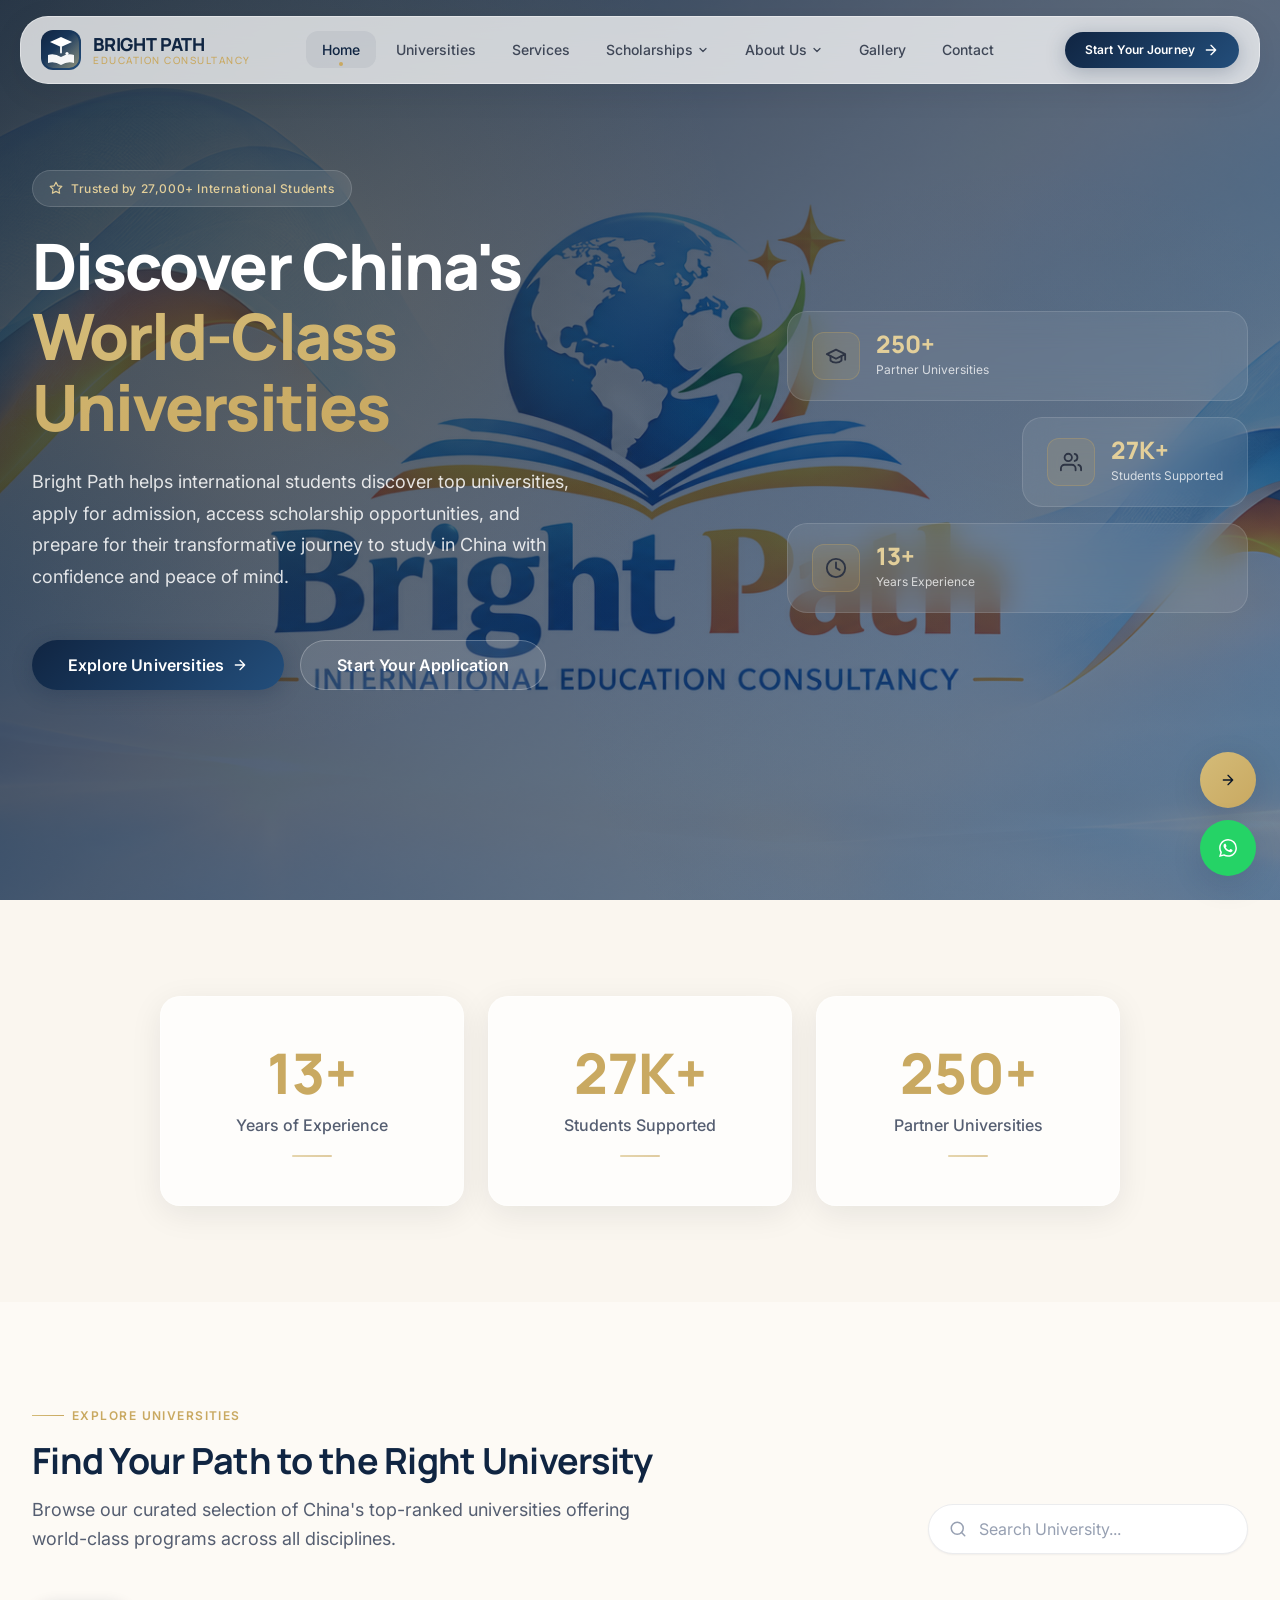
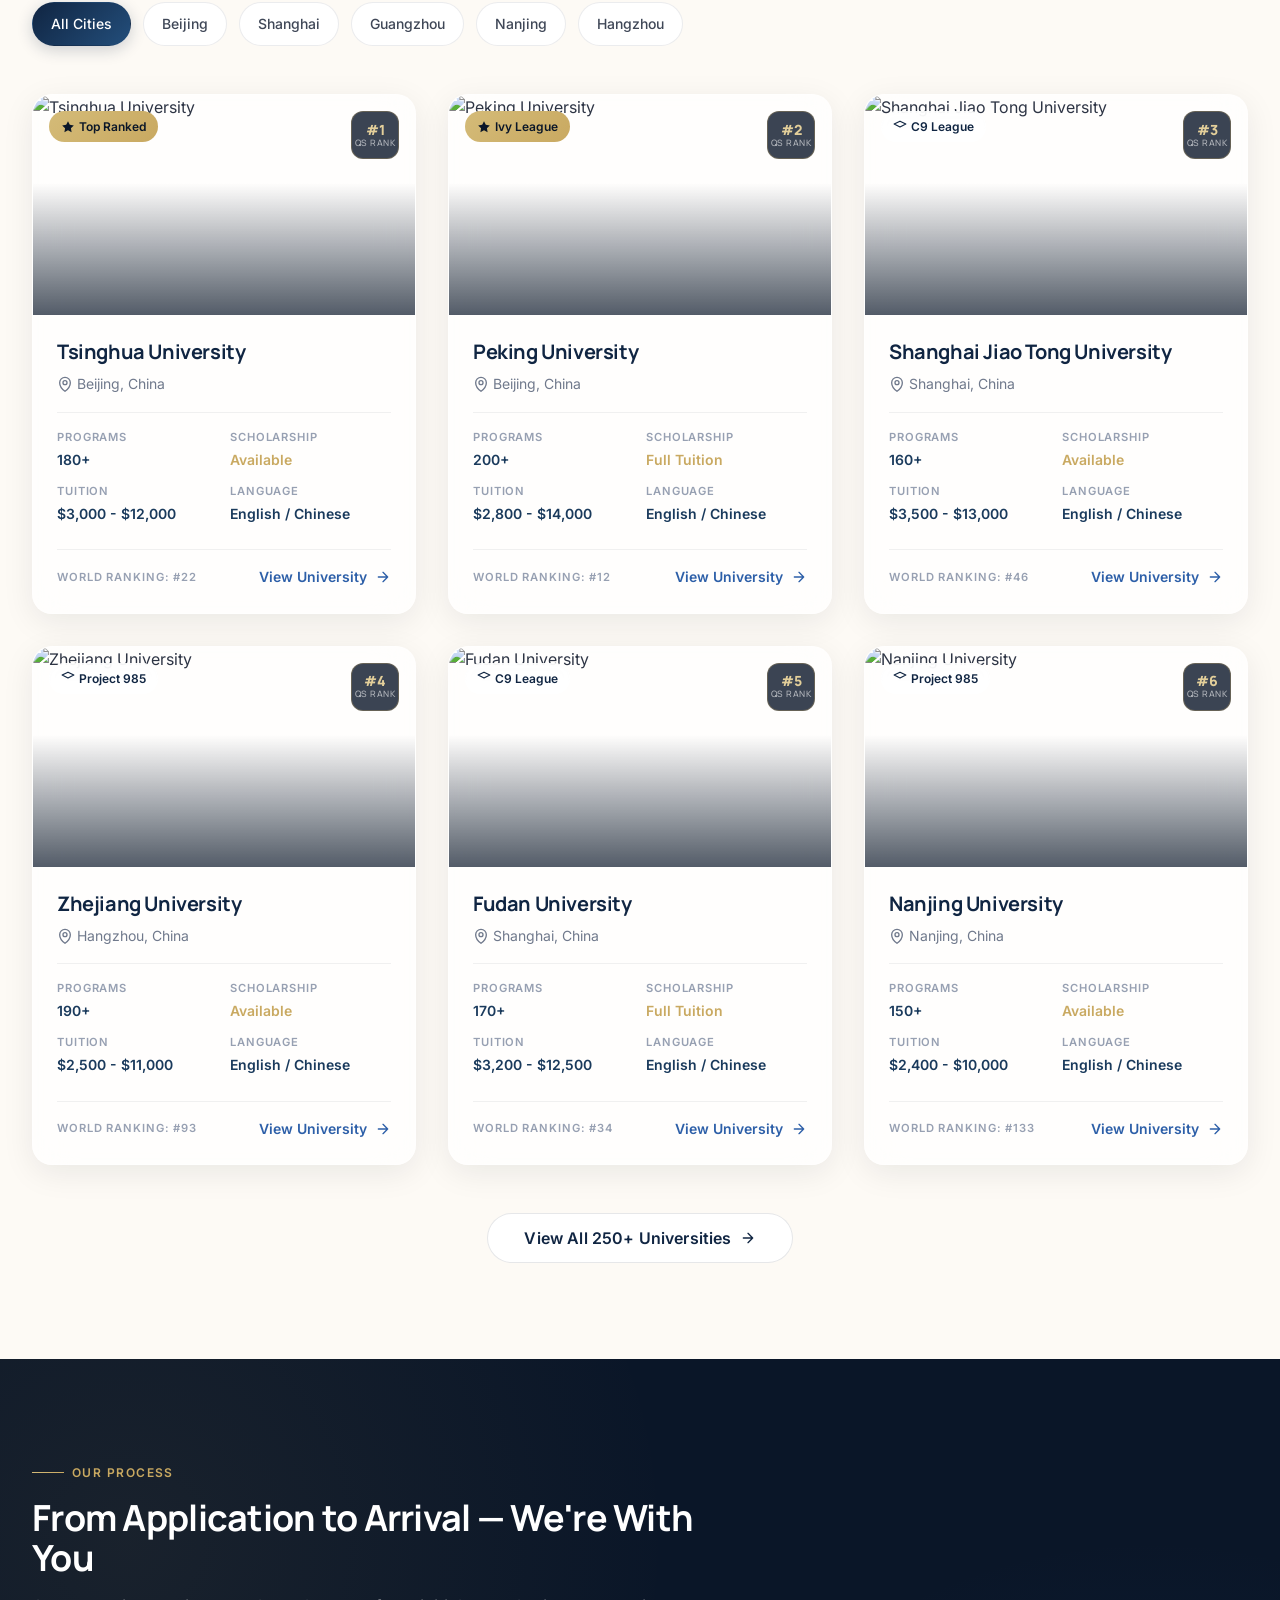
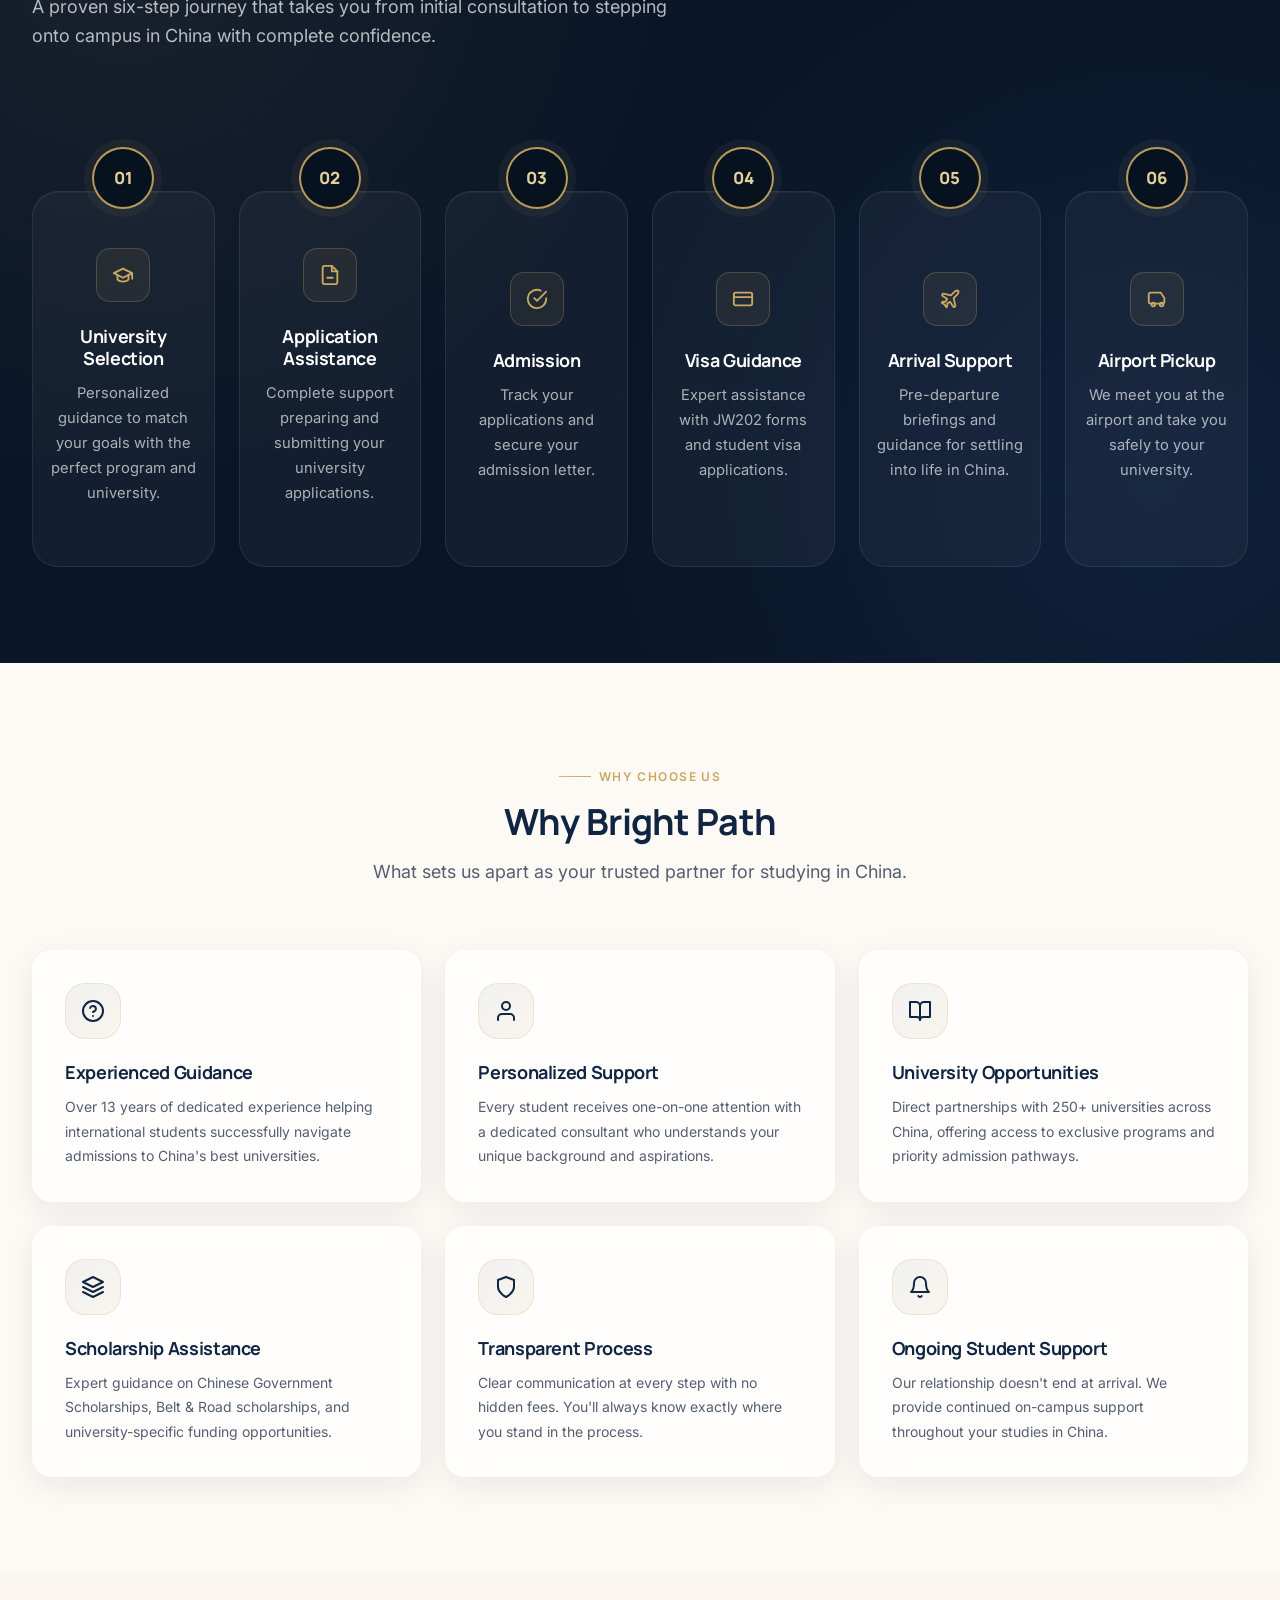
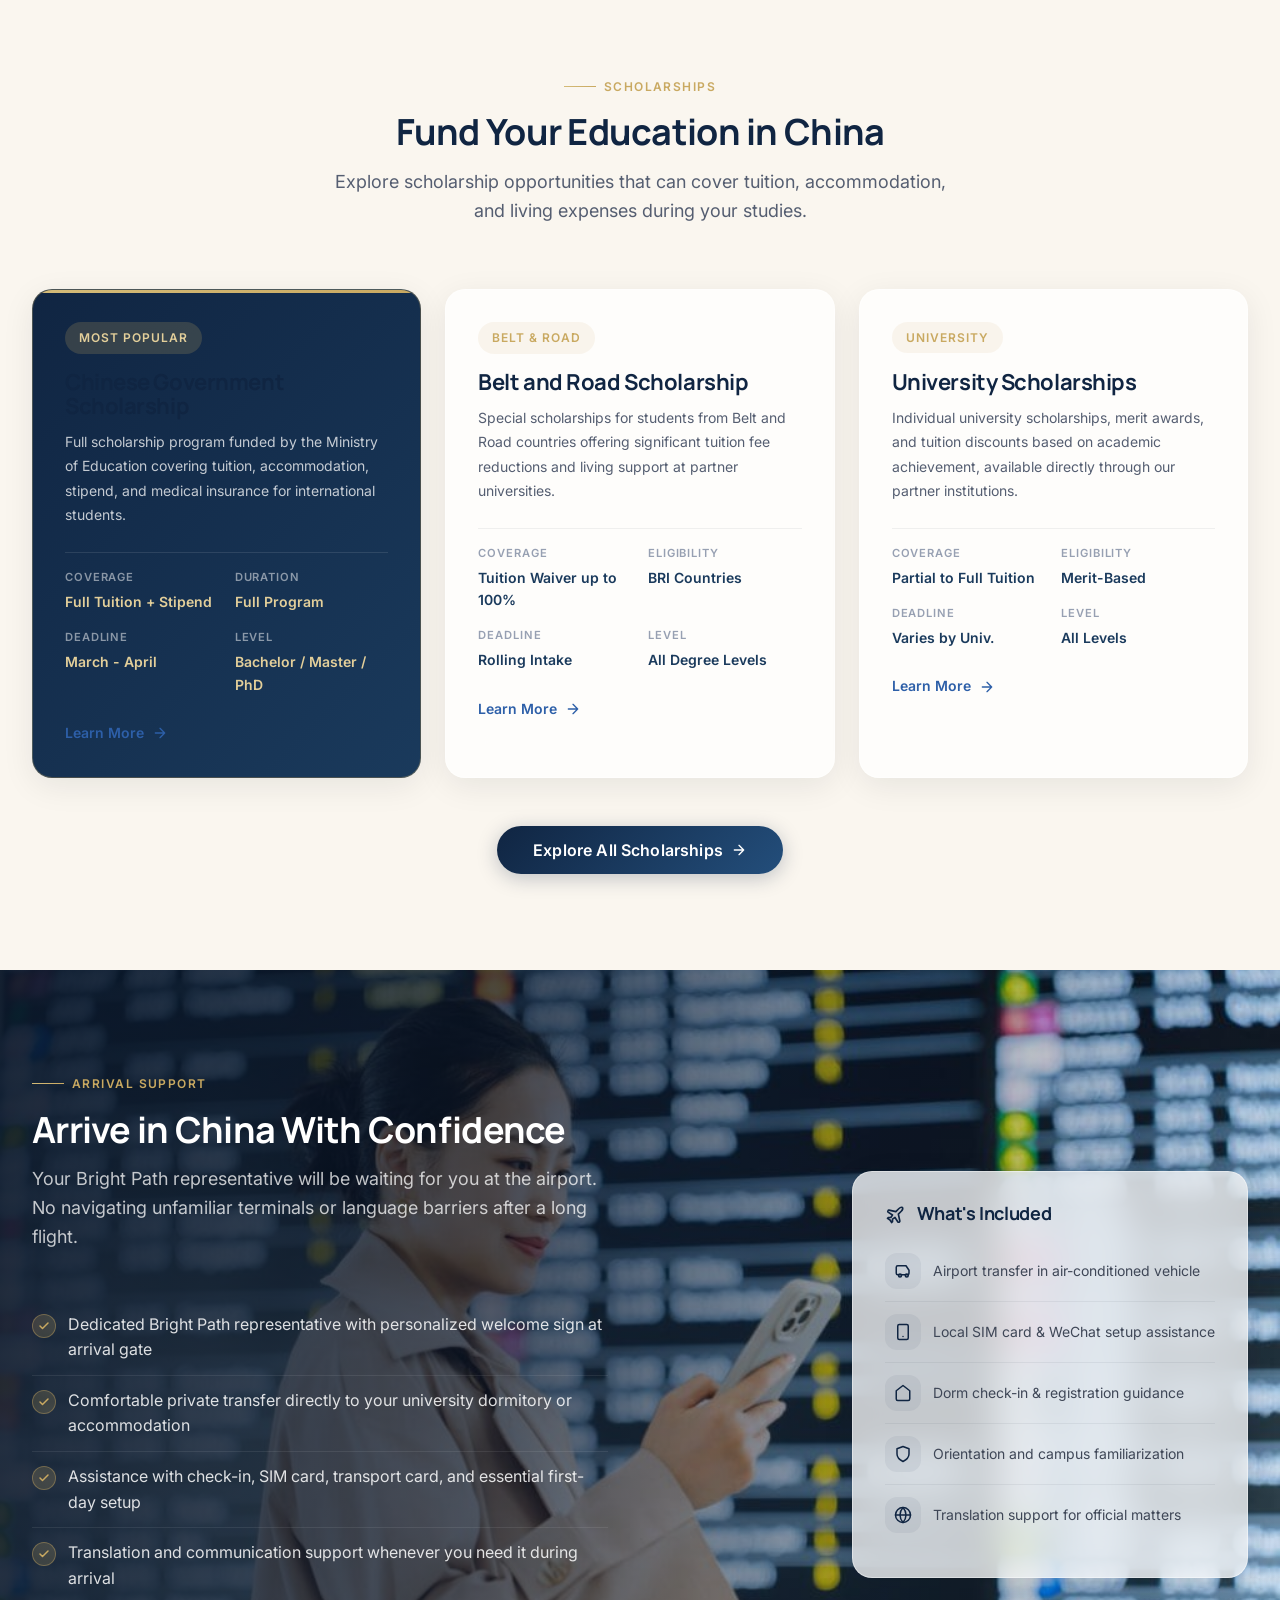
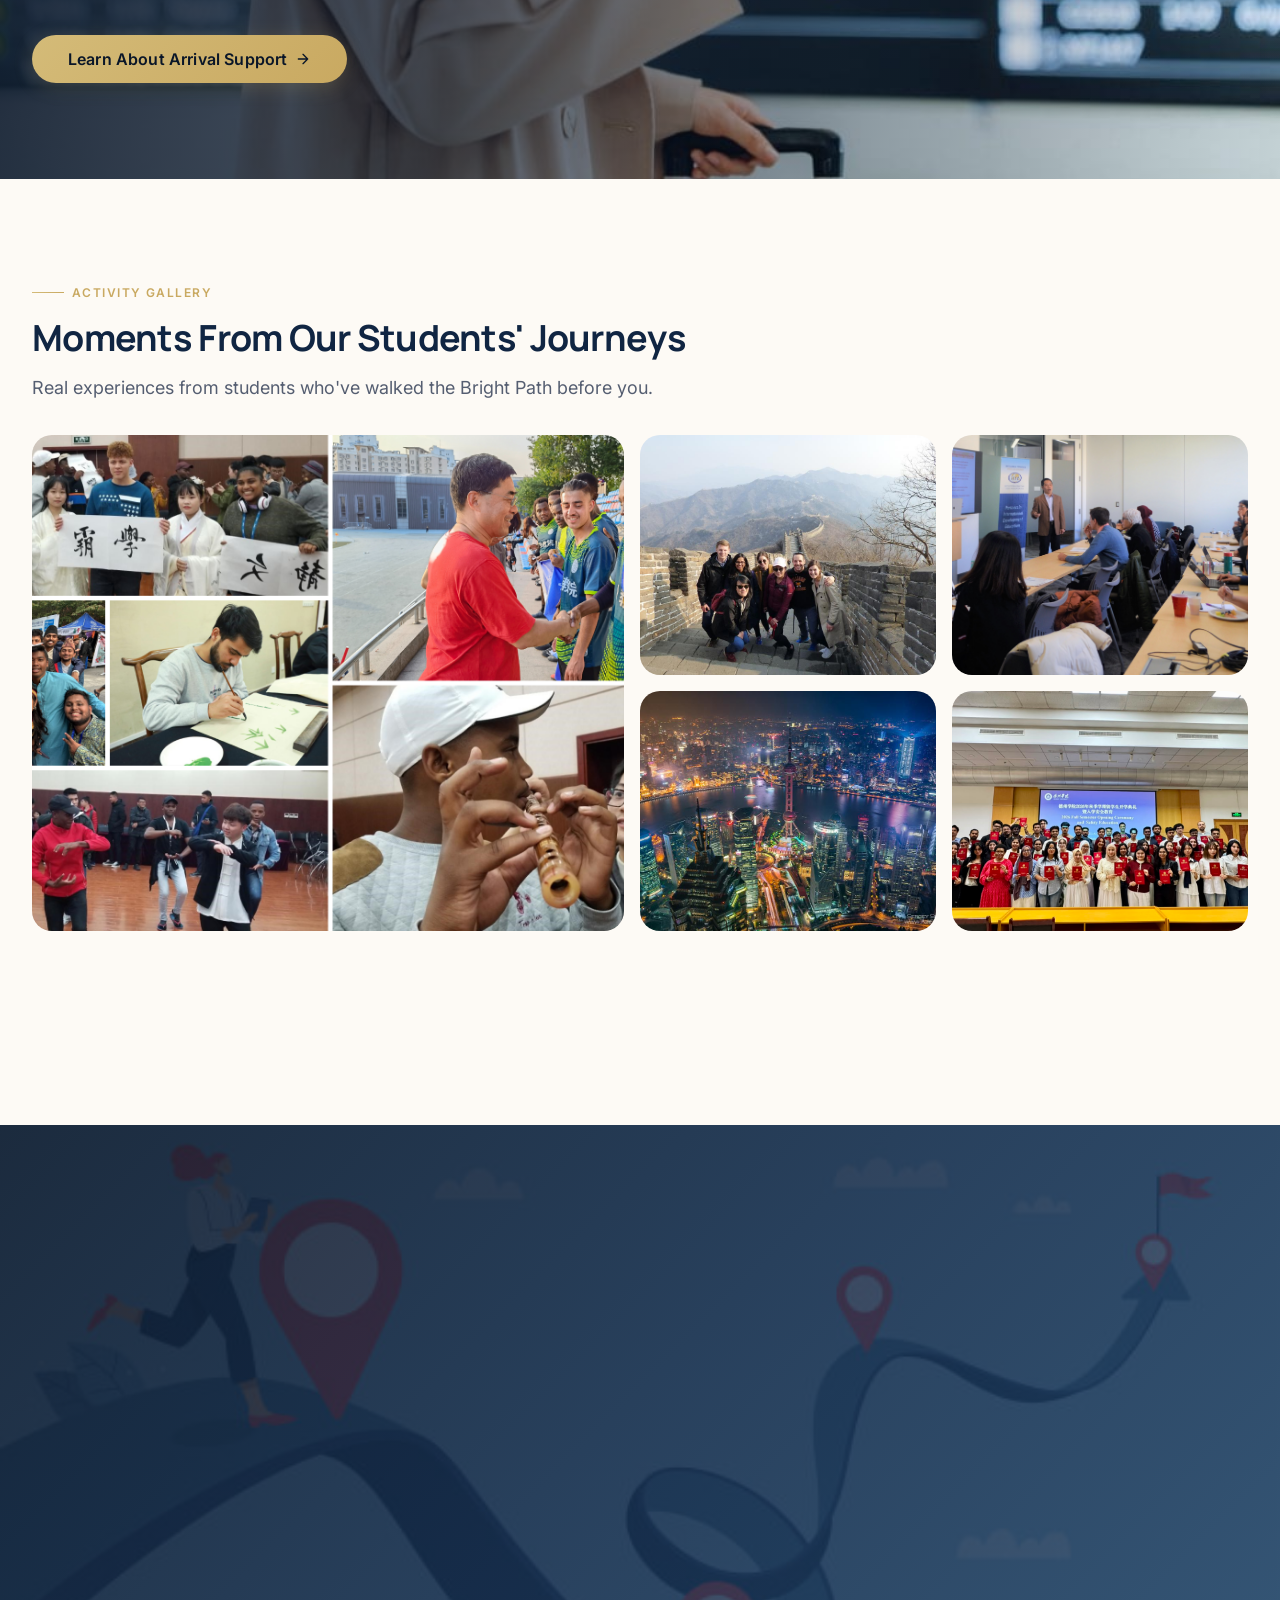
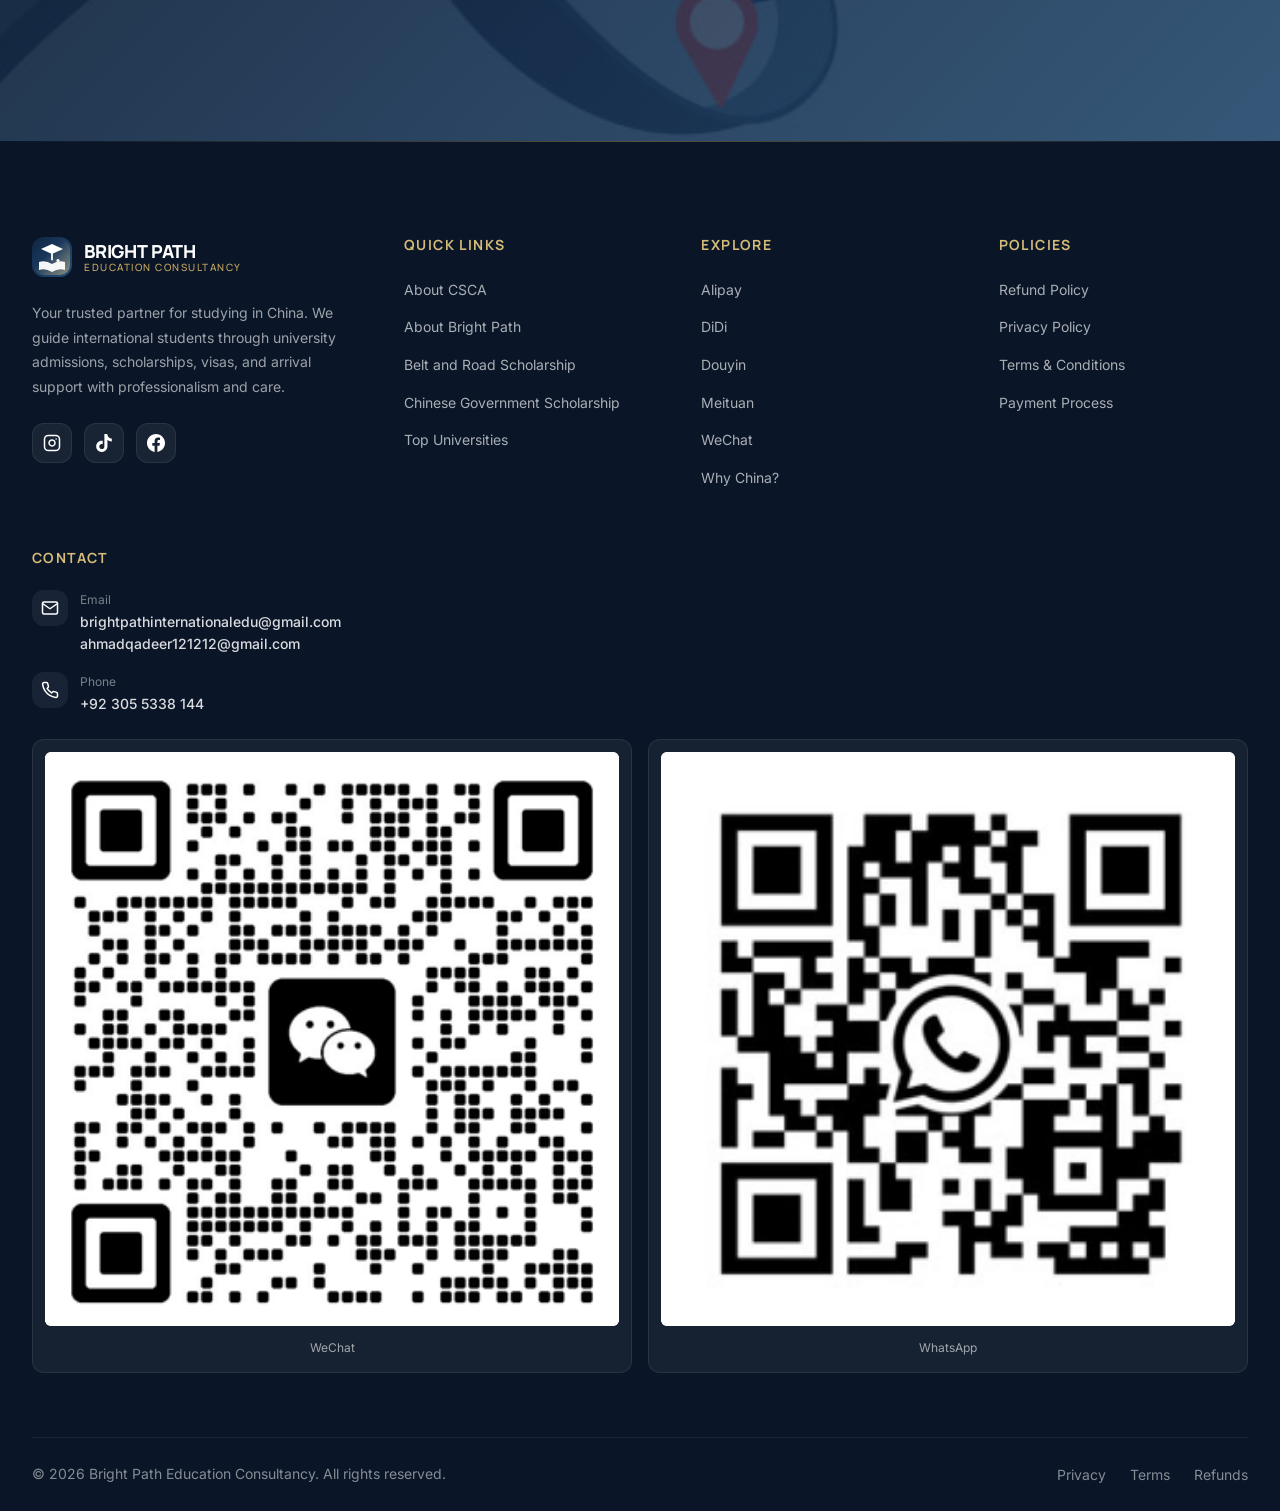
==== commit 576c2990: "Replace favicon links with SVG data URIs" ====
--- a/index.html
+++ b/index.html
@@ -5,8 +5,8 @@
   <meta name="viewport" content="width=device-width, initial-scale=1.0">
   <meta name="description" content="Bright Path Education Consultancy - Your trusted partner for studying in China. Discover world-class universities, scholarships, and expert guidance.">
   <title>Bright Path | Study in China - Education Consultancy</title>
-  <link rel="icon" type="image/x-icon" href="Website Images/website_logo_favicon.ico">
-  <link rel="shortcut icon" type="image/x-icon" href="Website Images/website_logo_favicon.ico">
+  <link rel="icon" type="image/svg+xml" href="data:image/svg+xml,<svg xmlns='http://www.w3.org/2000/svg' viewBox='0 0 40 40' width='40' height='40'><rect width='40' height='40' rx='8' fill='%23102542'/><path d='M20 7 L31 12 L20 17 L9 12 Z' fill='%23ffffff'/><path d='M20 17 L20 22.5' stroke='%23ffffff' stroke-width='1.8' stroke-linecap='round'/><circle cx='26' cy='23.5' r='1.6' fill='%23ffffff'/><path d='M7 25 Q13.5 23 20 27 Q26.5 23 33 25 L33 33 Q26.5 31 20 35 Q13.5 31 7 33 Z' fill='%23ffffff' opacity='0.95'/></svg>">
+  <link rel="shortcut icon" type="image/svg+xml" href="data:image/svg+xml,<svg xmlns='http://www.w3.org/2000/svg' viewBox='0 0 40 40' width='40' height='40'><rect width='40' height='40' rx='8' fill='%23102542'/><path d='M20 7 L31 12 L20 17 L9 12 Z' fill='%23ffffff'/><path d='M20 17 L20 22.5' stroke='%23ffffff' stroke-width='1.8' stroke-linecap='round'/><circle cx='26' cy='23.5' r='1.6' fill='%23ffffff'/><path d='M7 25 Q13.5 23 20 27 Q26.5 23 33 25 L33 33 Q26.5 31 20 35 Q13.5 31 7 33 Z' fill='%23ffffff' opacity='0.95'/></svg>">
   <link rel="preconnect" href="https://fonts.googleapis.com">
   <link rel="preconnect" href="https://fonts.gstatic.com" crossorigin>
   <link href="https://fonts.googleapis.com/css2?family=Inter:wght@400;500;600;700&family=Manrope:wght@600;700;800&family=Plus+Jakarta+Sans:wght@500;600;700&display=swap" rel="stylesheet">
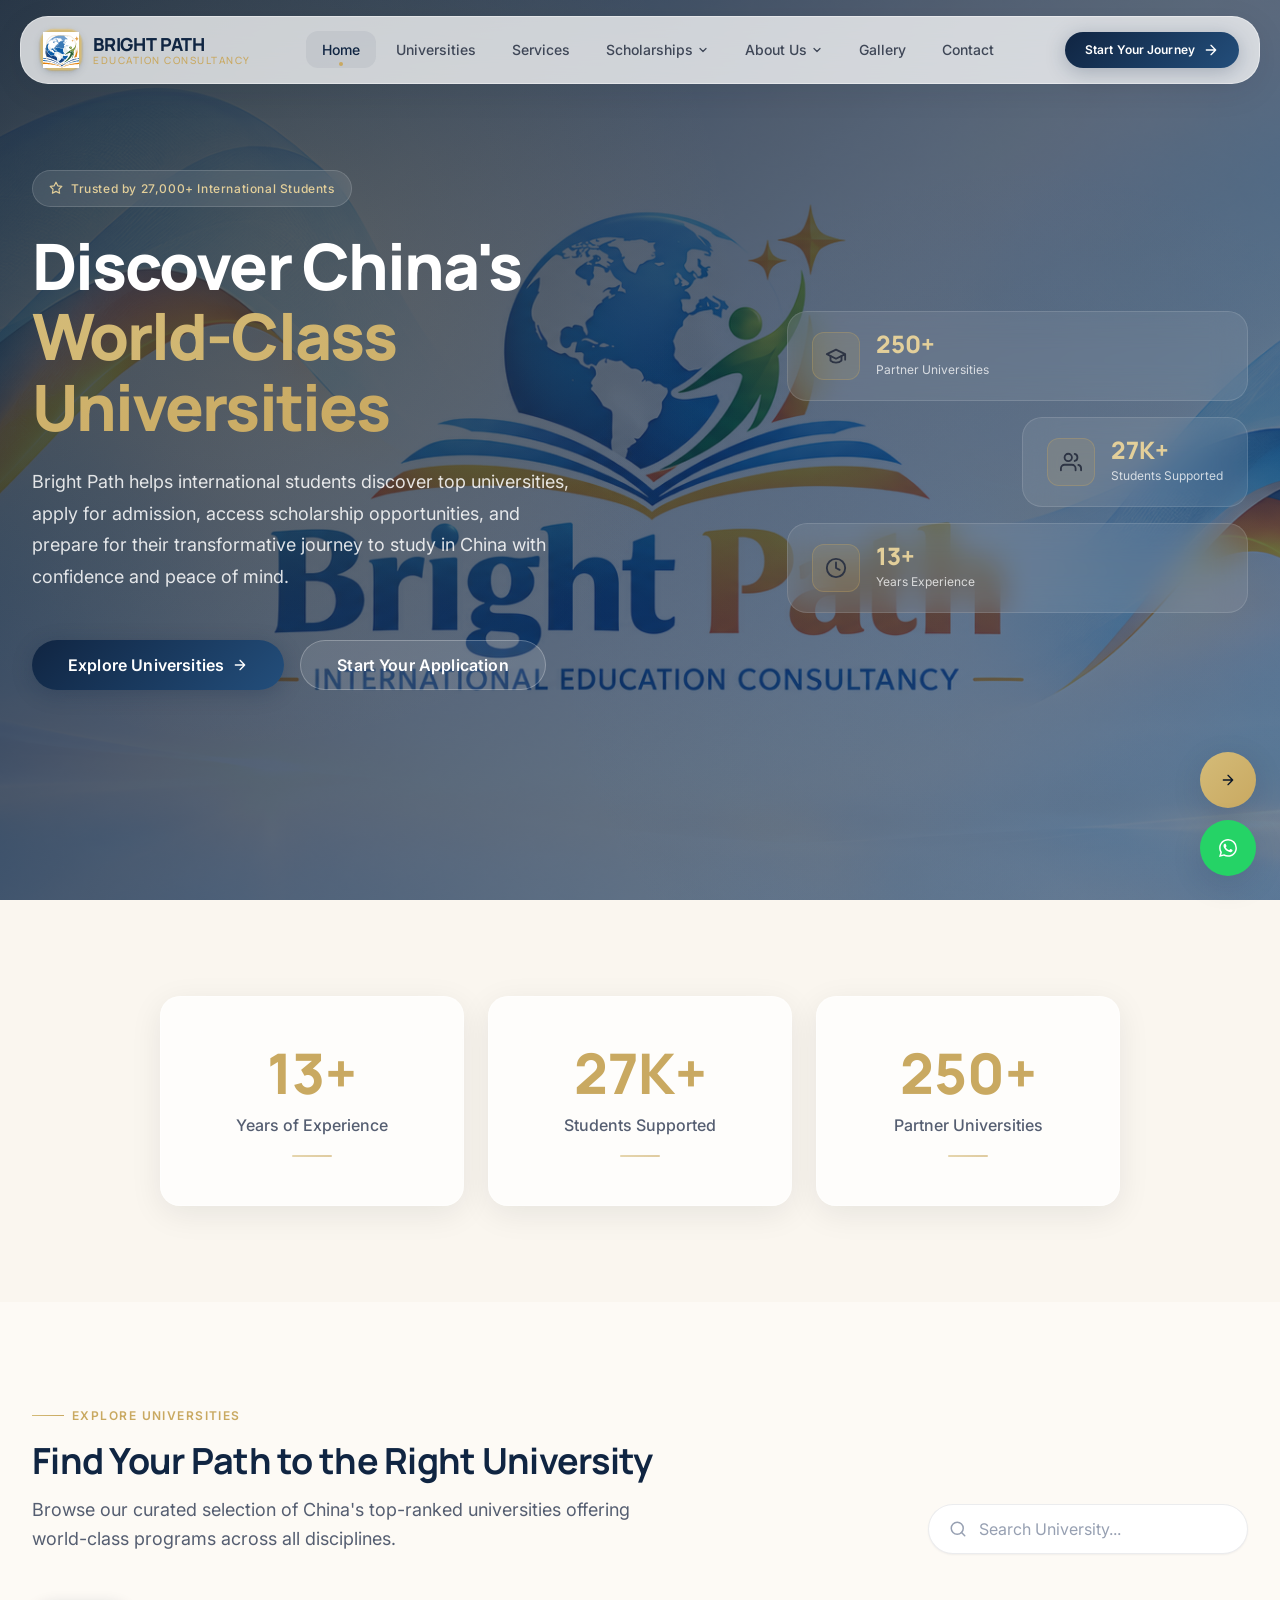
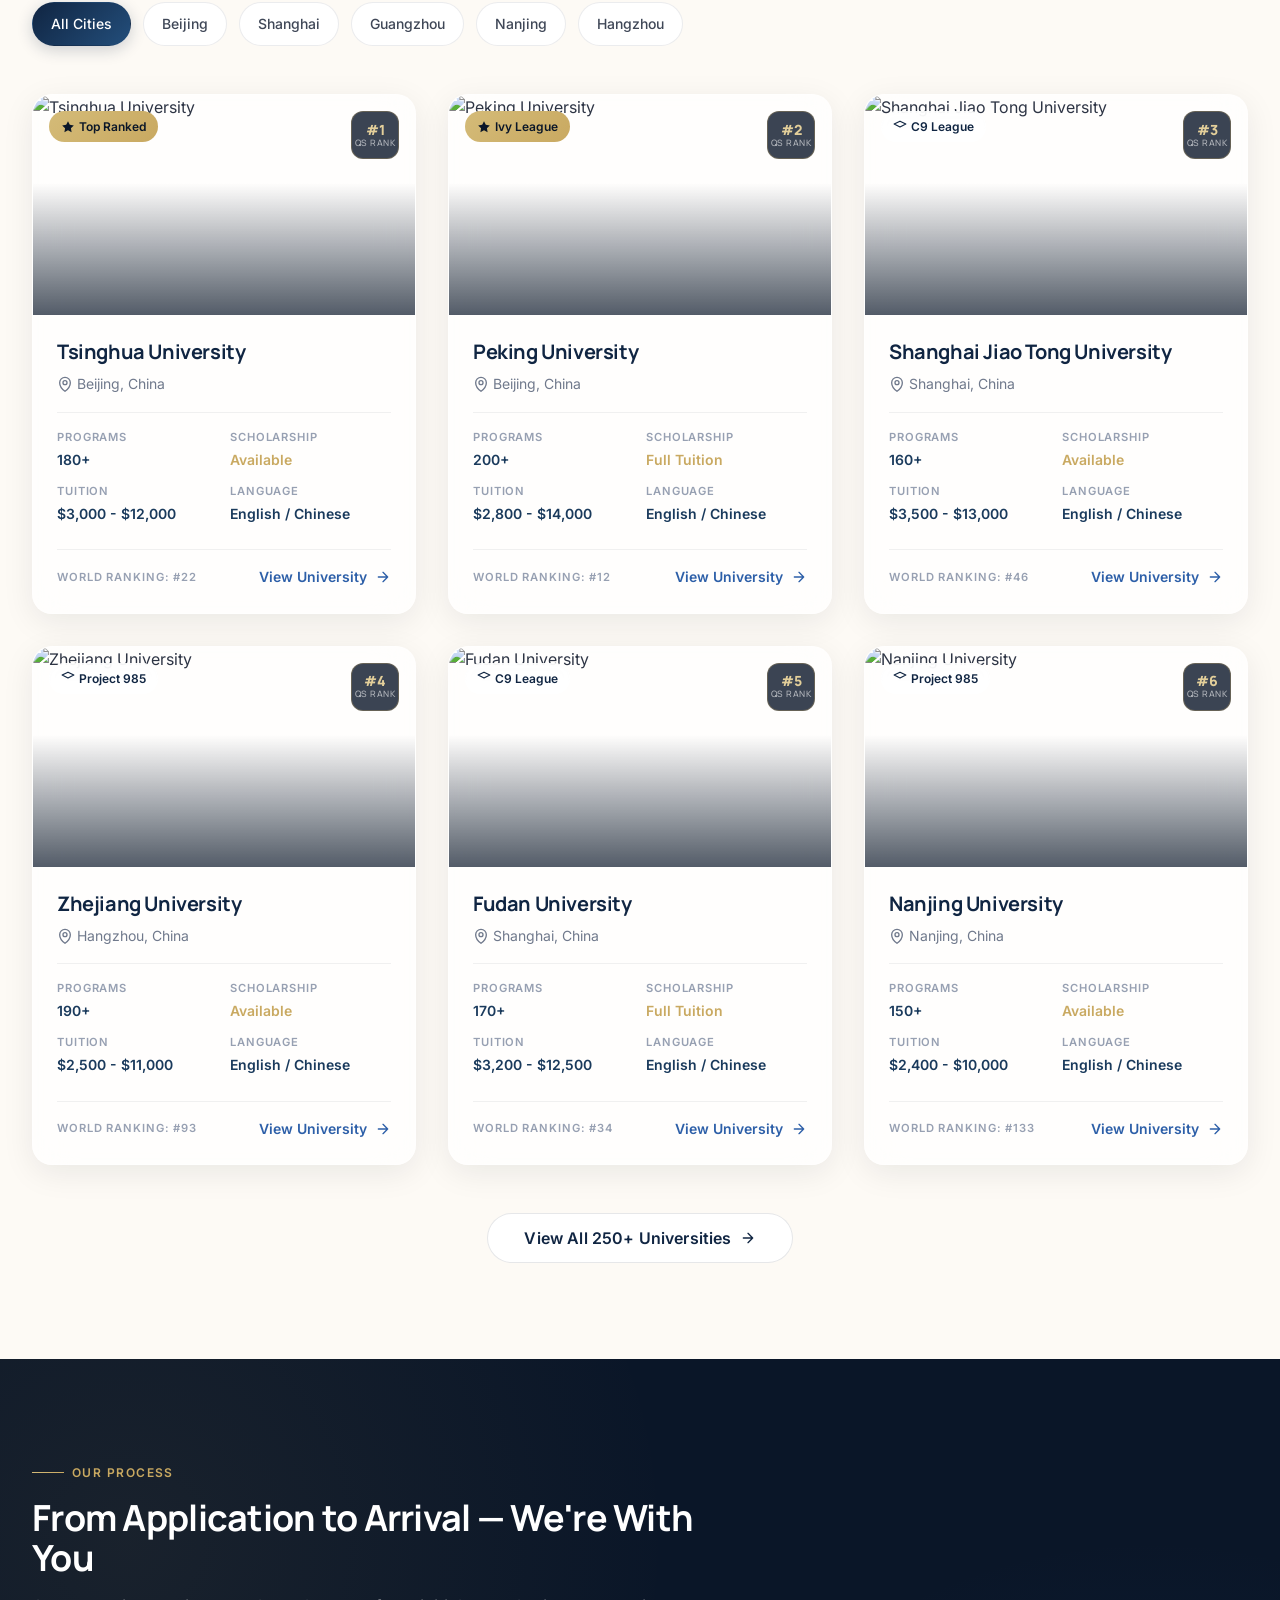
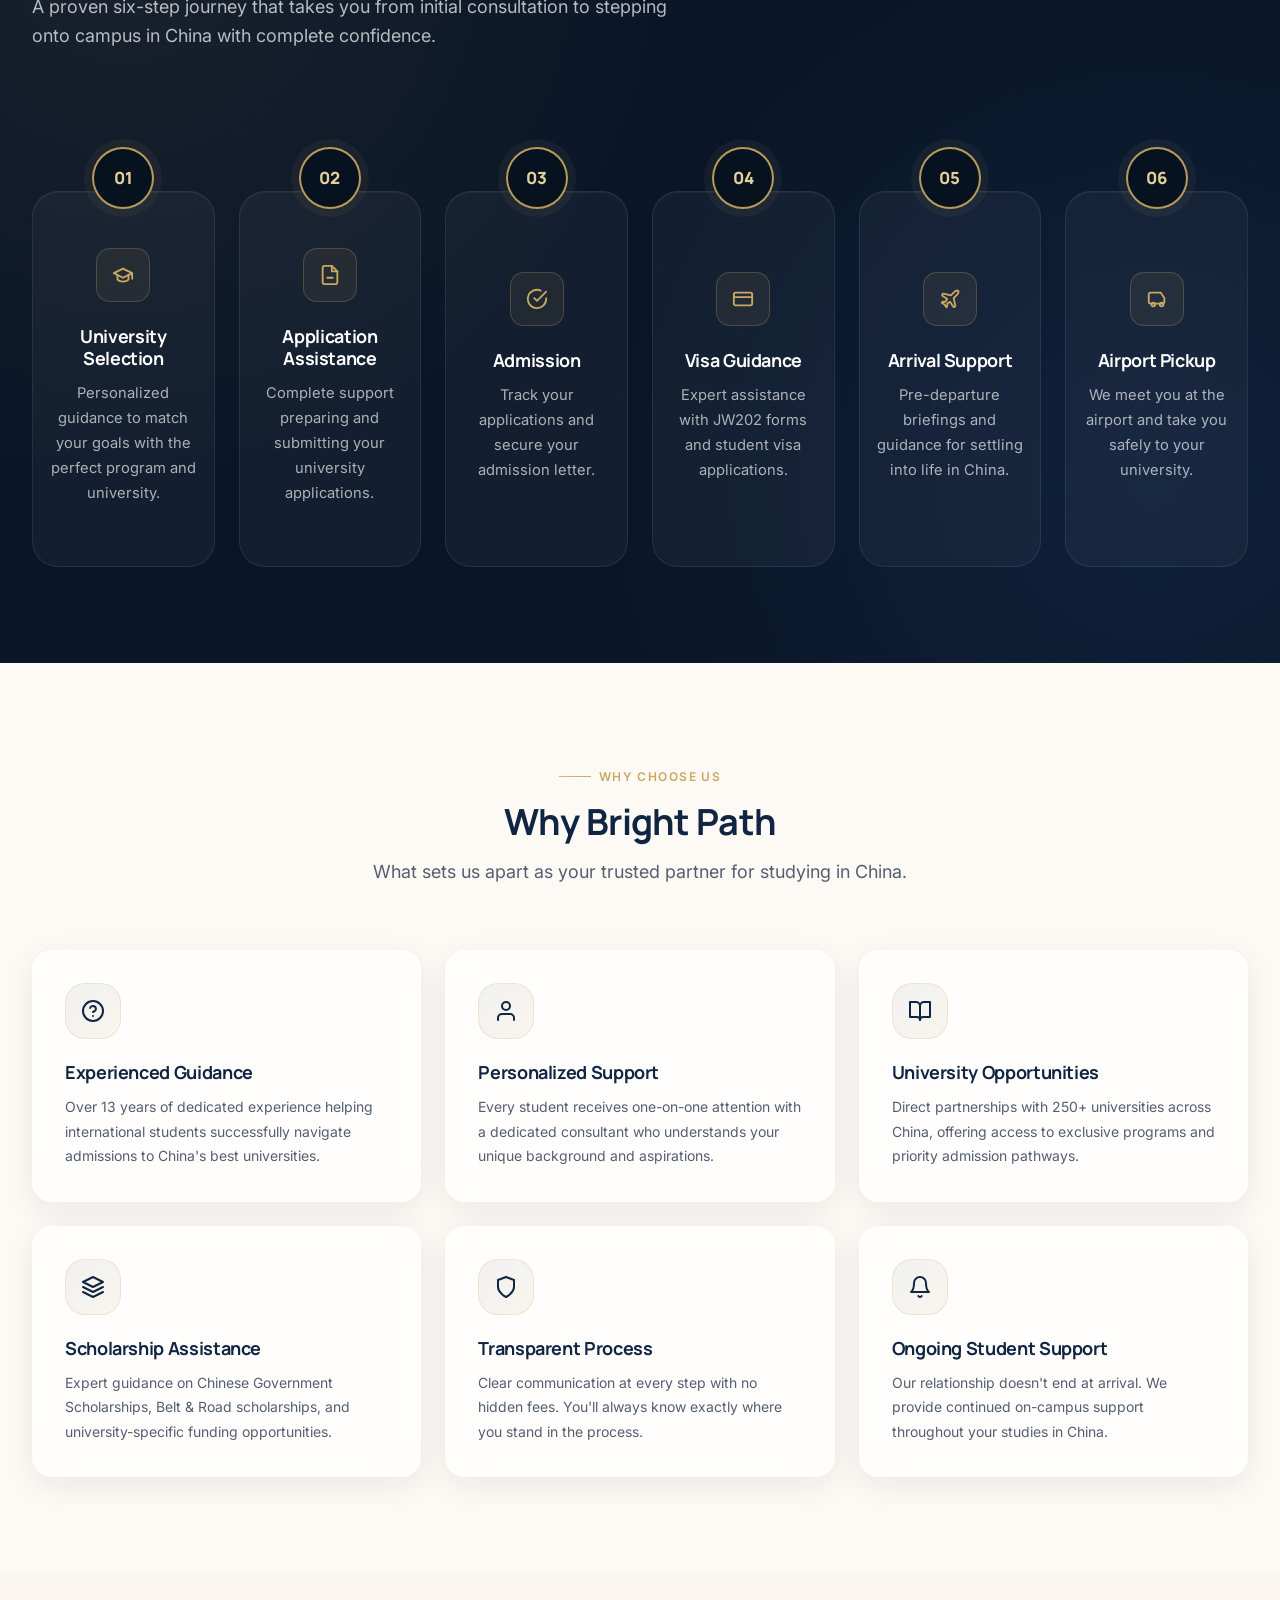
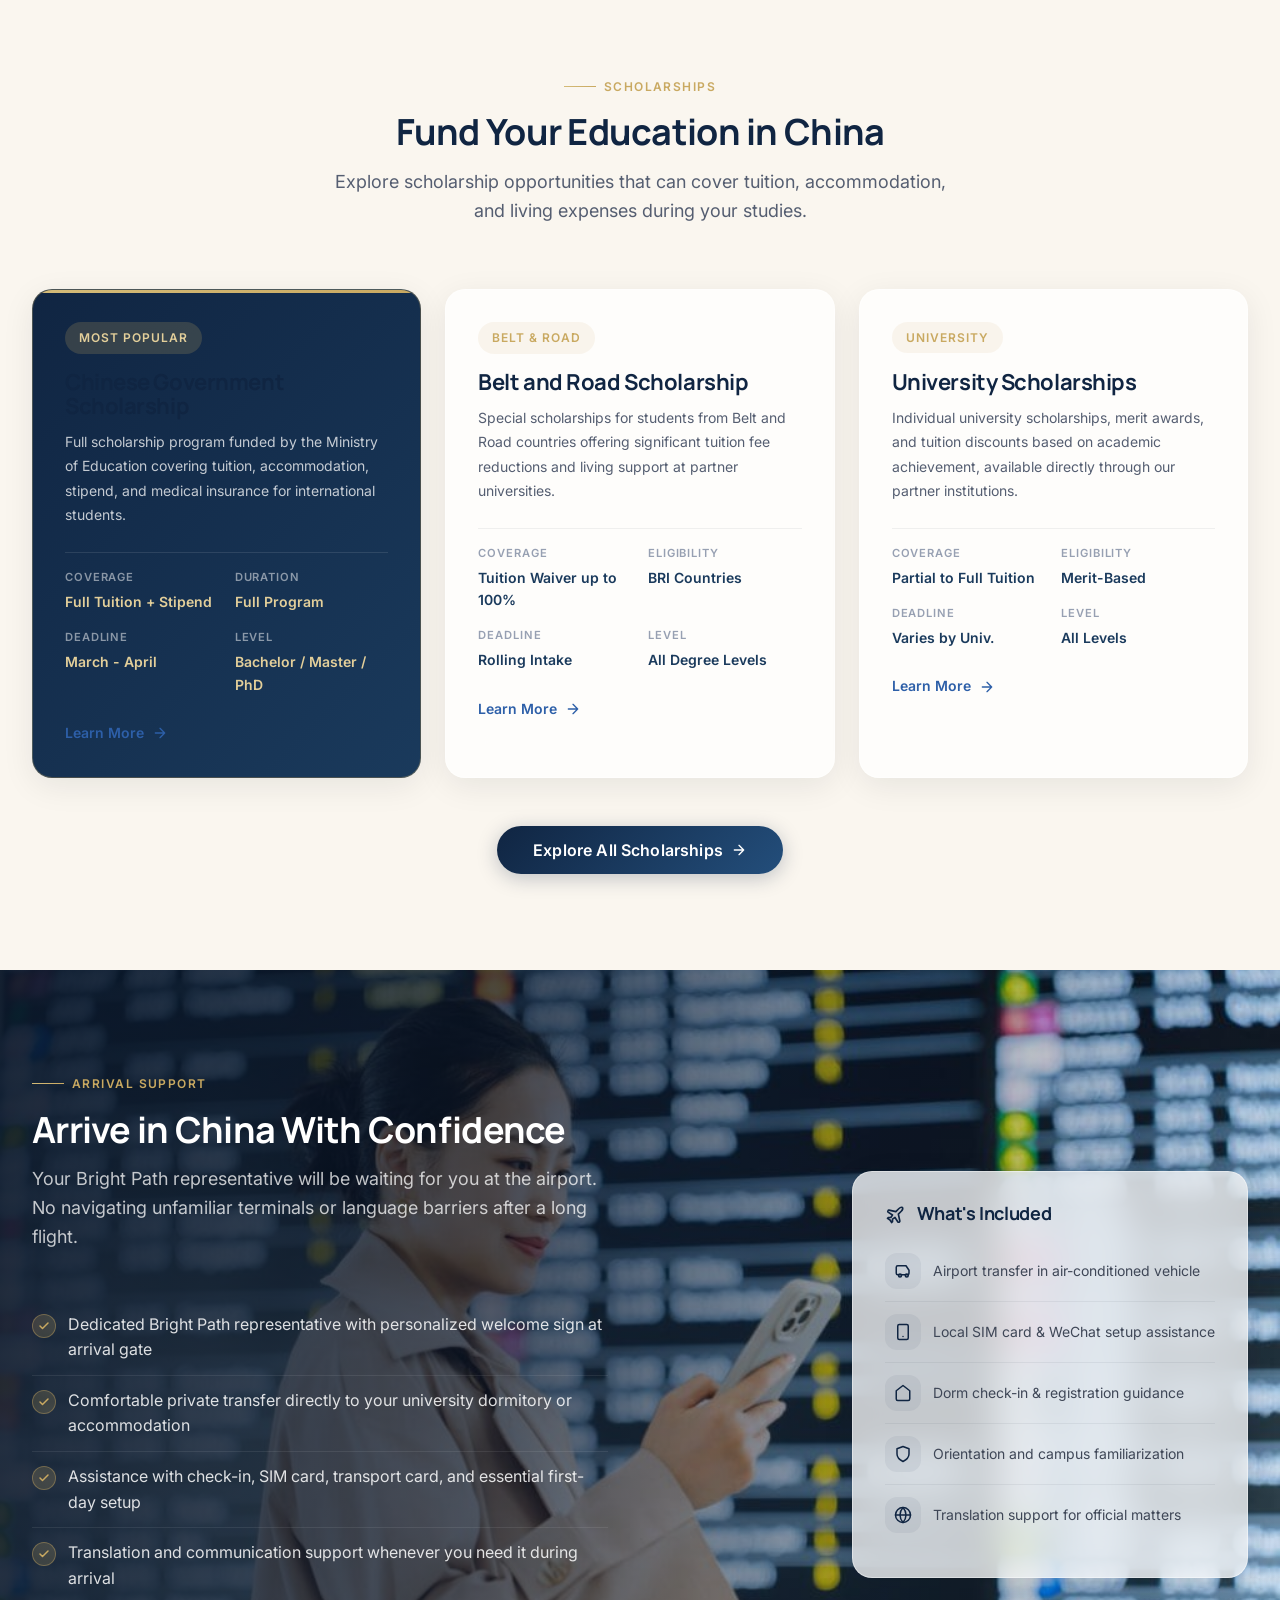
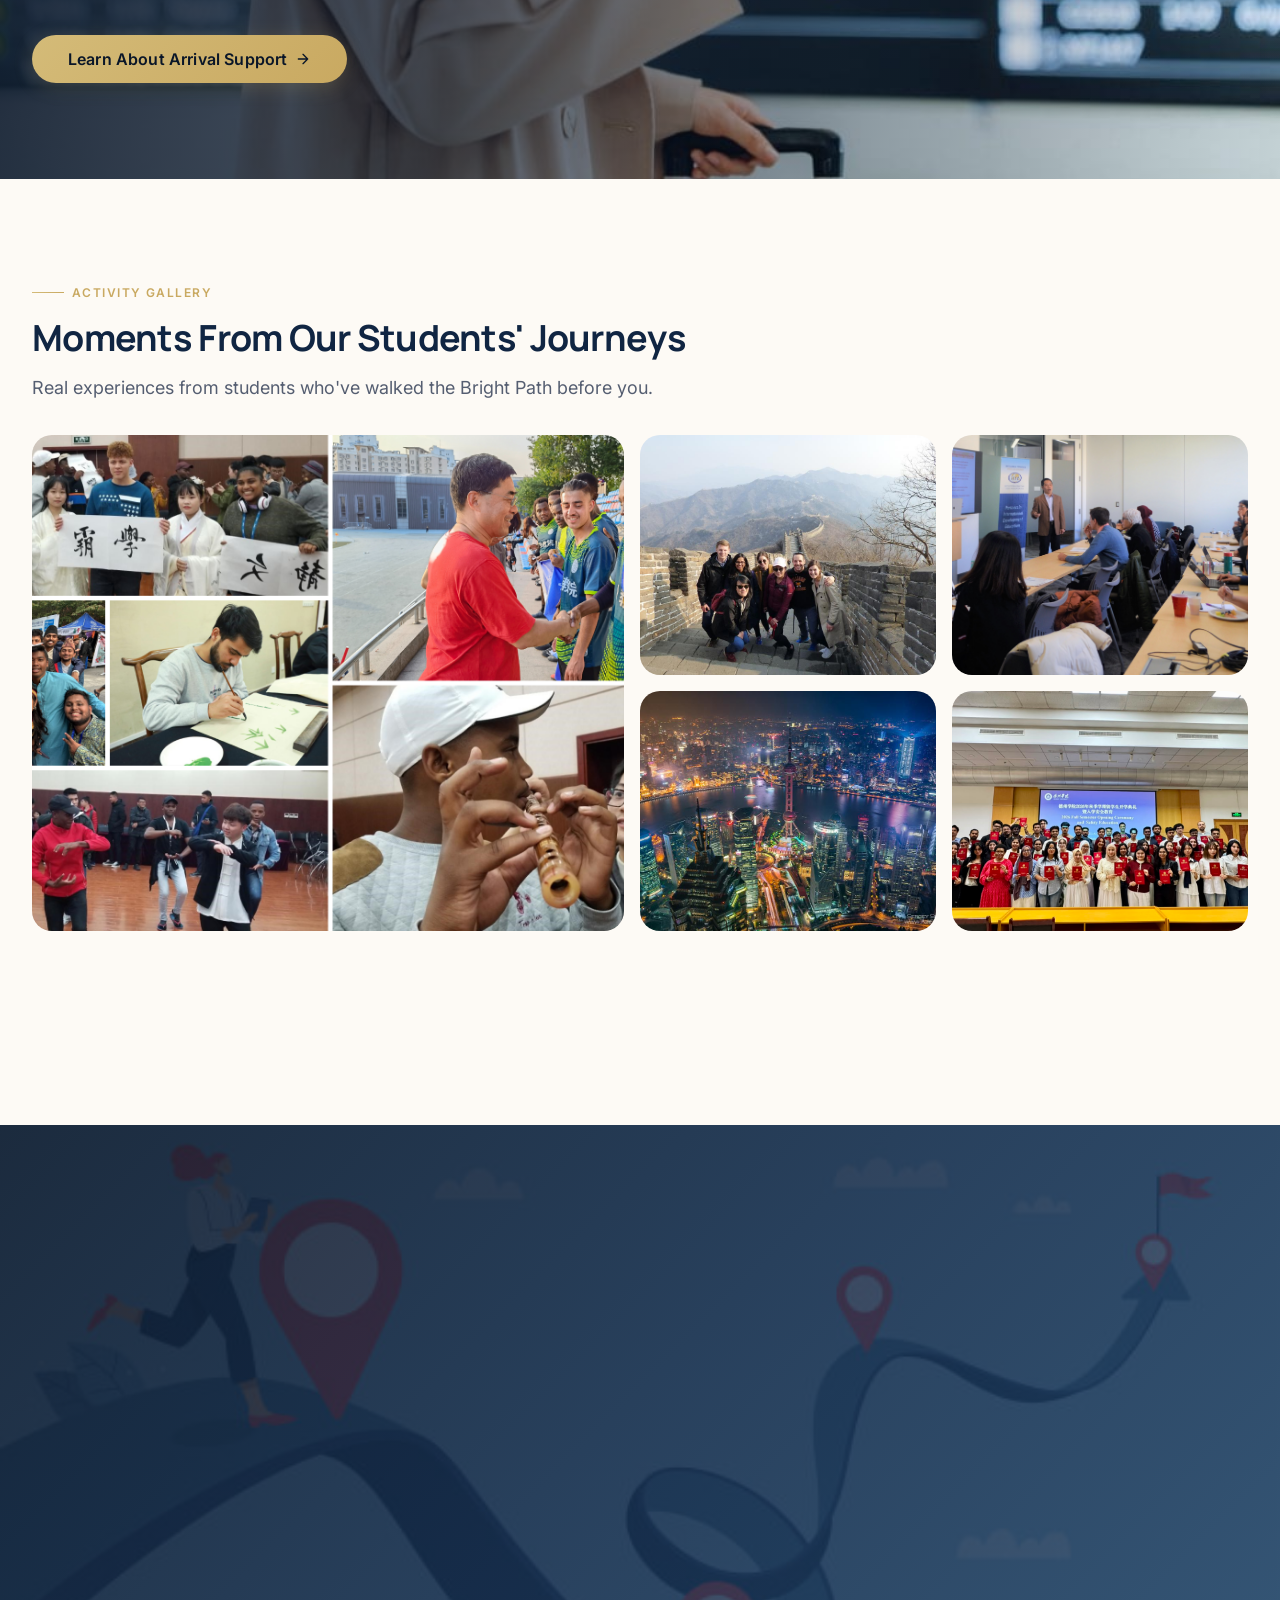
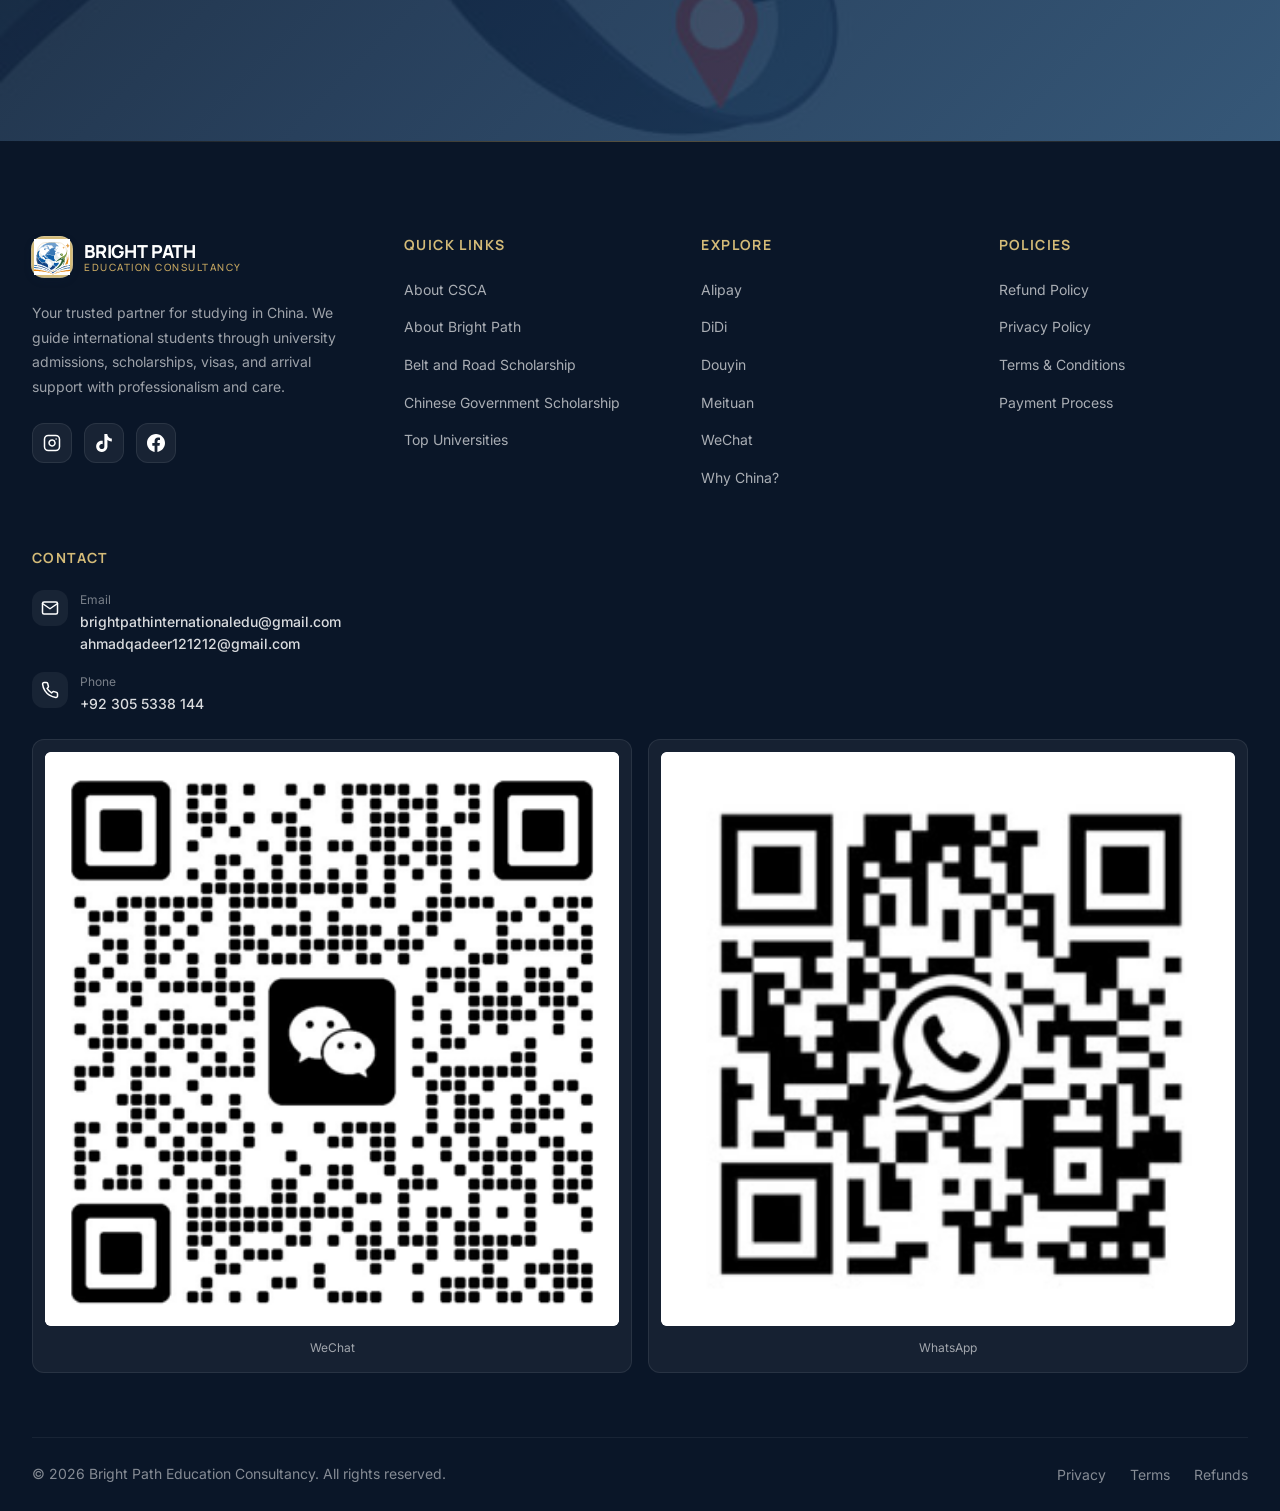
==== commit d25eaf49: "Update favicon links to version 3" ====
--- a/index.html
+++ b/index.html
@@ -5,8 +5,8 @@
   <meta name="viewport" content="width=device-width, initial-scale=1.0">
   <meta name="description" content="Bright Path Education Consultancy - Your trusted partner for studying in China. Discover world-class universities, scholarships, and expert guidance.">
   <title>Bright Path | Study in China - Education Consultancy</title>
-  <link rel="icon" type="image/svg+xml" href="data:image/svg+xml,<svg xmlns='http://www.w3.org/2000/svg' viewBox='0 0 40 40' width='40' height='40'><rect width='40' height='40' rx='8' fill='%23102542'/><path d='M20 7 L31 12 L20 17 L9 12 Z' fill='%23ffffff'/><path d='M20 17 L20 22.5' stroke='%23ffffff' stroke-width='1.8' stroke-linecap='round'/><circle cx='26' cy='23.5' r='1.6' fill='%23ffffff'/><path d='M7 25 Q13.5 23 20 27 Q26.5 23 33 25 L33 33 Q26.5 31 20 35 Q13.5 31 7 33 Z' fill='%23ffffff' opacity='0.95'/></svg>">
-  <link rel="shortcut icon" type="image/svg+xml" href="data:image/svg+xml,<svg xmlns='http://www.w3.org/2000/svg' viewBox='0 0 40 40' width='40' height='40'><rect width='40' height='40' rx='8' fill='%23102542'/><path d='M20 7 L31 12 L20 17 L9 12 Z' fill='%23ffffff'/><path d='M20 17 L20 22.5' stroke='%23ffffff' stroke-width='1.8' stroke-linecap='round'/><circle cx='26' cy='23.5' r='1.6' fill='%23ffffff'/><path d='M7 25 Q13.5 23 20 27 Q26.5 23 33 25 L33 33 Q26.5 31 20 35 Q13.5 31 7 33 Z' fill='%23ffffff' opacity='0.95'/></svg>">
+  <link rel="icon" type="image/svg+xml" href="Website Images/logo_vector.svg?v=3">
+  <link rel="shortcut icon" type="image/svg+xml" href="Website Images/logo_vector.svg?v=3">
   <link rel="preconnect" href="https://fonts.googleapis.com">
   <link rel="preconnect" href="https://fonts.gstatic.com" crossorigin>
   <link href="https://fonts.googleapis.com/css2?family=Inter:wght@400;500;600;700&family=Manrope:wght@600;700;800&family=Plus+Jakarta+Sans:wght@500;600;700&display=swap" rel="stylesheet">
--- a/css/styles.css
+++ b/css/styles.css
@@ -360,22 +360,51 @@
 .nav-logo-mark {
   width: 40px;
   height: 40px;
-  background: var(--gradient-navy);
+  background: #ffffff;
   border-radius: var(--radius-md);
   display: flex;
   align-items: center;
   justify-content: center;
   position: relative;
-  overflow: hidden;
+  overflow: visible;
+  border: 2px solid var(--gold-400);
+  box-shadow: 0 3px 8px rgba(16, 37, 66, 0.18), 0 1px 3px rgba(16, 37, 66, 0.12),
+              0 0 0 1px var(--gold-300);
+}
+
+.nav-logo-mark::before {
+  content: '';
+  position: absolute;
+  inset: -3px;
+  border-radius: calc(var(--radius-md) + 3px);
+  background: conic-gradient(
+    from 0deg,
+    var(--gold-300),
+    var(--gold-500),
+    var(--gold-200),
+    var(--gold-500),
+    var(--gold-300)
+  );
+  z-index: -1;
+  animation: logo-gold-spin 4s linear infinite;
+  opacity: 0.85;
+  filter: blur(1px);
 }
 
 .nav-logo-mark::after {
   content: '';
   position: absolute;
-  inset: 2px;
-  background: linear-gradient(135deg, transparent 40%, var(--gold-400) 100%);
-  opacity: 0.6;
-  border-radius: calc(var(--radius-md) - 2px);
+  inset: 3px;
+  border-radius: calc(var(--radius-md) - 3px);
+  border: 1px solid rgba(201, 169, 97, 0.25);
+  pointer-events: none;
+  z-index: 2;
+}
+
+@keyframes logo-gold-spin {
+  to {
+    transform: rotate(360deg);
+  }
 }
 
 .nav-logo-mark svg {
@@ -388,7 +417,7 @@
   z-index: 1;
   width: 100%;
   height: 100%;
-  object-fit: contain;
+  object-fit: cover;
   display: block;
 }
 
